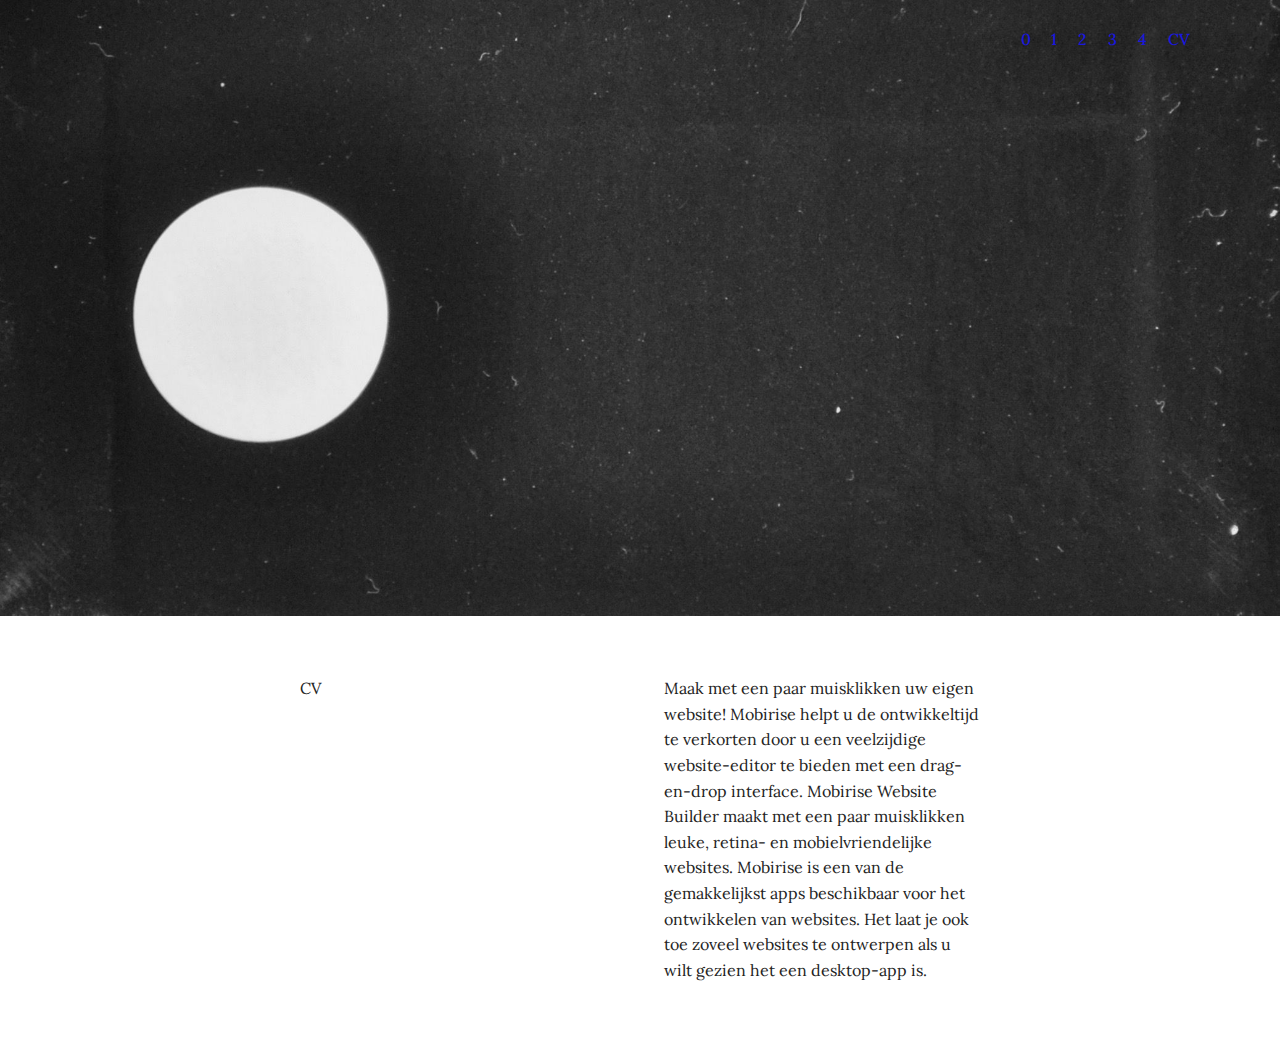
==== cv.html @ 64a642ad "create github pages" ====
<!DOCTYPE html>
<html >
<head>
  <!-- Site made with Mobirise Website Builder v4.8.3, https://mobirise.com -->
  <meta charset="UTF-8">
  <meta http-equiv="X-UA-Compatible" content="IE=edge">
  <meta name="generator" content="Mobirise v4.8.3, mobirise.com">
  <meta name="viewport" content="width=device-width, initial-scale=1, minimum-scale=1">
  <link rel="shortcut icon" href="assets/images/logo2.png" type="image/x-icon">
  <meta name="description" content="Website Maker Description">
  <title>CV</title>
  <link rel="stylesheet" href="assets/tether/tether.min.css">
  <link rel="stylesheet" href="assets/bootstrap/css/bootstrap.min.css">
  <link rel="stylesheet" href="assets/bootstrap/css/bootstrap-grid.min.css">
  <link rel="stylesheet" href="assets/bootstrap/css/bootstrap-reboot.min.css">
  <link rel="stylesheet" href="assets/dropdown/css/style.css">
  <link rel="stylesheet" href="assets/theme/css/style.css">
  <link rel="stylesheet" href="assets/mobirise/css/mbr-additional.css" type="text/css">
  
  
  
</head>
<body>

<!-- Google Analytics -->
<!-- Global site tag (gtag.js) - Google Analytics -->
<script async src="https://www.googletagmanager.com/gtag/js?id=UA-74671158-1"></script>
<script>
  window.dataLayer = window.dataLayer || [];
  function gtag(){dataLayer.push(arguments);}
  gtag('js', new Date());

  gtag('config', 'UA-74671158-1');
</script>

<!-- /Google Analytics -->


  <section class="menu cid-r7T4e22syg" once="menu" id="menu2-8">

    

    <nav class="navbar navbar-expand beta-menu navbar-dropdown align-items-center navbar-toggleable-sm bg-color transparent">
        <button class="navbar-toggler navbar-toggler-right" type="button" data-toggle="collapse" data-target="#navbarSupportedContent" aria-controls="navbarSupportedContent" aria-expanded="false" aria-label="Toggle navigation">
            <div class="hamburger">
                <span></span>
                <span></span>
                <span></span>
                <span></span>
            </div>
        </button>
        <div class="menu-logo">
            <div class="navbar-brand">
                
                
            </div>
        </div>
        <div class="collapse navbar-collapse" id="navbarSupportedContent">
            <ul class="navbar-nav nav-dropdown nav-right navbar-nav-top-padding" data-app-modern-menu="true"><li class="nav-item">
                    <a class="nav-link link text-secondary display-4" href="index.html">
                        0
                    </a>
                </li>
                <li class="nav-item">
                    <a class="nav-link link text-secondary display-4" href="work1.html">1</a>
                </li><li class="nav-item"><a class="nav-link link text-secondary display-4" href="work2.html">2</a></li><li class="nav-item"><a class="nav-link link text-secondary display-4" href="work3.html">3</a></li><li class="nav-item"><a class="nav-link link text-secondary display-4" href="work4.html">4</a></li><li class="nav-item"><a class="nav-link link text-secondary display-4" href="cv.html">CV</a></li></ul>
            
        </div>
    </nav>
</section>

<section class="engine"><a href="https://mobiri.se/p">site templates free download</a></section><section class="cid-r7TzePKLBM" id="image2-o">

    

    <figure class="mbr-figure">
        <div class="image-block" style="width: 100%;">
            <img src="assets/images/-dsc1748-2075x999.jpg" alt="Mobirise" title="">
            
        </div>
    </figure>
</section>

<section class="mbr-section article content3 cid-r7Tzsm44U8" id="content3-p">
      
     

    <div class="container">
        <div class="media-container-row">
            <div class="row col-12 col-md-8">
                <div class="col-12 col-md-6 pr-lg-4 mbr-text mbr-fonts-style display-7"><p>
                     CV</p><p><br></p></div>
                <div class="col-12 col-md-6 pl-lg-4 mbr-text mbr-fonts-style display-7">
                     Maak met een paar muisklikken uw eigen website! Mobirise helpt u de ontwikkeltijd te verkorten door u een veelzijdige website-editor te bieden met een drag-en-drop interface. Mobirise Website Builder maakt met een paar muisklikken leuke, retina- en mobielvriendelijke websites. Mobirise is een van de gemakkelijkst apps beschikbaar voor het ontwikkelen van websites. Het laat je ook toe zoveel websites te ontwerpen als u wilt gezien het een desktop-app is.
                </div>
            </div>
        </div>
    </div>
</section>


  <script src="assets/web/assets/jquery/jquery.min.js"></script>
  <script src="assets/popper/popper.min.js"></script>
  <script src="assets/tether/tether.min.js"></script>
  <script src="assets/bootstrap/js/bootstrap.min.js"></script>
  <script src="assets/smoothscroll/smooth-scroll.js"></script>
  <script src="assets/dropdown/js/script.min.js"></script>
  <script src="assets/touchswipe/jquery.touch-swipe.min.js"></script>
  <script src="assets/theme/js/script.js"></script>
  
  
</body>
</html>
---- assets/dropdown/css/style.css ----
.navbar-dropdown {
  left: 0;
  padding: 0;
  position: absolute;
  right: 0;
  top: 0;
  transition: all 0.45s ease;
  z-index: 1030;
  background: #282828; }
  .navbar-dropdown .navbar-logo {
    margin-right: 0.8rem;
    transition: margin 0.3s ease-in-out;
    vertical-align: middle; }
    .navbar-dropdown .navbar-logo img {
      height: 3.125rem;
      transition: all 0.3s ease-in-out; }
    .navbar-dropdown .navbar-logo.mbr-iconfont {
      font-size: 3.125rem;
      line-height: 3.125rem; }
  .navbar-dropdown .navbar-caption {
    font-weight: 700;
    white-space: normal;
    vertical-align: -4px;
    line-height: 3.125rem !important; }
    .navbar-dropdown .navbar-caption, .navbar-dropdown .navbar-caption:hover {
      color: inherit;
      text-decoration: none; }
  .navbar-dropdown .mbr-iconfont + .navbar-caption {
    vertical-align: -1px; }
  .navbar-dropdown.navbar-fixed-top {
    position: fixed; }
  .navbar-dropdown .navbar-brand span {
    vertical-align: -4px; }
  .navbar-dropdown.bg-color.transparent {
    background: none; }
  .navbar-dropdown.navbar-short .navbar-brand {
    padding: 0.625rem 0; }
    .navbar-dropdown.navbar-short .navbar-brand span {
      vertical-align: -1px; }
  .navbar-dropdown.navbar-short .navbar-caption {
    line-height: 2.375rem !important;
    vertical-align: -2px; }
  .navbar-dropdown.navbar-short .navbar-logo {
    margin-right: 0.5rem; }
    .navbar-dropdown.navbar-short .navbar-logo img {
      height: 2.375rem; }
    .navbar-dropdown.navbar-short .navbar-logo.mbr-iconfont {
      font-size: 2.375rem;
      line-height: 2.375rem; }
  .navbar-dropdown.navbar-short .mbr-table-cell {
    height: 3.625rem; }
  .navbar-dropdown .navbar-close {
    left: 0.6875rem;
    position: fixed;
    top: 0.75rem;
    z-index: 1000; }
  .navbar-dropdown .hamburger-icon {
    content: "";
    display: inline-block;
    vertical-align: middle;
    width: 16px;
    -webkit-box-shadow: 0 -6px 0 1px #282828,0 0 0 1px #282828,0 6px 0 1px #282828;
    -moz-box-shadow: 0 -6px 0 1px #282828,0 0 0 1px #282828,0 6px 0 1px #282828;
    box-shadow: 0 -6px 0 1px #282828,0 0 0 1px #282828,0 6px 0 1px #282828; }

.dropdown-menu .dropdown-toggle[data-toggle="dropdown-submenu"]::after {
  border-bottom: 0.35em solid transparent;
  border-left: 0.35em solid;
  border-right: 0;
  border-top: 0.35em solid transparent;
  margin-left: 0.3rem; }

.dropdown-menu .dropdown-item:focus {
  outline: 0; }

.nav-dropdown {
  font-size: 0.75rem;
  font-weight: 500;
  height: auto !important; }
  .nav-dropdown .nav-btn {
    padding-left: 1rem; }
  .nav-dropdown .link {
    margin: .667em 1.667em;
    font-weight: 500;
    padding: 0;
    transition: color .2s ease-in-out; }
    .nav-dropdown .link.dropdown-toggle {
      margin-right: 2.583em; }
      .nav-dropdown .link.dropdown-toggle::after {
        margin-left: .25rem;
        border-top: 0.35em solid;
        border-right: 0.35em solid transparent;
        border-left: 0.35em solid transparent;
        border-bottom: 0; }
      .nav-dropdown .link.dropdown-toggle[aria-expanded="true"] {
        margin: 0;
        padding: 0.667em 3.263em  0.667em 1.667em; }
  .nav-dropdown .link::after,
  .nav-dropdown .dropdown-item::after {
    color: inherit; }
  .nav-dropdown .btn {
    font-size: 0.75rem;
    font-weight: 700;
    letter-spacing: 0;
    margin-bottom: 0;
    padding-left: 1.25rem;
    padding-right: 1.25rem; }
  .nav-dropdown .dropdown-menu {
    border-radius: 0;
    border: 0;
    left: 0;
    margin: 0;
    padding-bottom: 1.25rem;
    padding-top: 1.25rem;
    position: relative; }
  .nav-dropdown .dropdown-submenu {
    margin-left: 0.125rem;
    top: 0; }
  .nav-dropdown .dropdown-item {
    font-weight: 500;
    line-height: 2;
    padding: 0.3846em 4.615em 0.3846em 1.5385em;
    position: relative;
    transition: color .2s ease-in-out, background-color .2s ease-in-out; }
    .nav-dropdown .dropdown-item::after {
      margin-top: -0.3077em;
      position: absolute;
      right: 1.1538em;
      top: 50%; }
    .nav-dropdown .dropdown-item:focus, .nav-dropdown .dropdown-item:hover {
      background: none; }

@media (max-width: 767px) {
  .nav-dropdown.navbar-toggleable-sm {
    bottom: 0;
    display: none;
    left: 0;
    overflow-x: hidden;
    position: fixed;
    top: 0;
    transform: translateX(-100%);
    -ms-transform: translateX(-100%);
    -webkit-transform: translateX(-100%);
    width: 18.75rem;
    z-index: 999; } }
.nav-dropdown.navbar-toggleable-xl {
  bottom: 0;
  display: none;
  left: 0;
  overflow-x: hidden;
  position: fixed;
  top: 0;
  transform: translateX(-100%);
  -ms-transform: translateX(-100%);
  -webkit-transform: translateX(-100%);
  width: 18.75rem;
  z-index: 999; }

.nav-dropdown-sm {
  display: block !important;
  overflow-x: hidden;
  overflow: auto;
  padding-top: 3.875rem; }
  .nav-dropdown-sm::after {
    content: "";
    display: block;
    height: 3rem;
    width: 100%; }
  .nav-dropdown-sm.collapse.in ~ .navbar-close {
    display: block !important; }
  .nav-dropdown-sm.collapsing, .nav-dropdown-sm.collapse.in {
    transform: translateX(0);
    -ms-transform: translateX(0);
    -webkit-transform: translateX(0);
    transition: all 0.25s ease-out;
    -webkit-transition: all 0.25s ease-out;
    background: #282828; }
  .nav-dropdown-sm.collapsing[aria-expanded="false"] {
    transform: translateX(-100%);
    -ms-transform: translateX(-100%);
    -webkit-transform: translateX(-100%); }
  .nav-dropdown-sm .nav-item {
    display: block;
    margin-left: 0 !important;
    padding-left: 0; }
  .nav-dropdown-sm .link,
  .nav-dropdown-sm .dropdown-item {
    border-top: 1px dotted rgba(255, 255, 255, 0.1);
    font-size: 0.8125rem;
    line-height: 1.6;
    margin: 0 !important;
    padding: 0.875rem 2.4rem 0.875rem 1.5625rem !important;
    position: relative;
    white-space: normal; }
    .nav-dropdown-sm .link:focus, .nav-dropdown-sm .link:hover,
    .nav-dropdown-sm .dropdown-item:focus,
    .nav-dropdown-sm .dropdown-item:hover {
      background: rgba(0, 0, 0, 0.2) !important;
      color: #c0a375; }
  .nav-dropdown-sm .nav-btn {
    position: relative;
    padding: 1.5625rem 1.5625rem 0 1.5625rem; }
    .nav-dropdown-sm .nav-btn::before {
      border-top: 1px dotted rgba(255, 255, 255, 0.1);
      content: "";
      left: 0;
      position: absolute;
      top: 0;
      width: 100%; }
    .nav-dropdown-sm .nav-btn + .nav-btn {
      padding-top: 0.625rem; }
      .nav-dropdown-sm .nav-btn + .nav-btn::before {
        display: none; }
  .nav-dropdown-sm .btn {
    padding: 0.625rem 0; }
  .nav-dropdown-sm .dropdown-toggle[data-toggle="dropdown-submenu"]::after {
    margin-left: .25rem;
    border-top: 0.35em solid;
    border-right: 0.35em solid transparent;
    border-left: 0.35em solid transparent;
    border-bottom: 0; }
  .nav-dropdown-sm .dropdown-toggle[data-toggle="dropdown-submenu"][aria-expanded="true"]::after {
    border-top: 0;
    border-right: 0.35em solid transparent;
    border-left: 0.35em solid transparent;
    border-bottom: 0.35em solid; }
  .nav-dropdown-sm .dropdown-menu {
    margin: 0;
    padding: 0;
    position: relative;
    top: 0;
    left: 0;
    width: 100%;
    border: 0;
    float: none;
    border-radius: 0;
    background: none; }
  .nav-dropdown-sm .dropdown-submenu {
    left: 100%;
    margin-left: 0.125rem;
    margin-top: -1.25rem;
    top: 0; }

.navbar-toggleable-sm .nav-dropdown .dropdown-menu {
  position: absolute; }

.navbar-toggleable-sm .nav-dropdown .dropdown-submenu {
  left: 100%;
  margin-left: 0.125rem;
  margin-top: -1.25rem;
  top: 0; }

.navbar-toggleable-sm.opened .nav-dropdown .dropdown-menu {
  position: relative; }

.navbar-toggleable-sm.opened .nav-dropdown .dropdown-submenu {
  left: 0;
  margin-left: 00rem;
  margin-top: 0rem;
  top: 0; }

.is-builder .nav-dropdown.collapsing {
  transition: none !important; }

/*# sourceMappingURL=style.css.map */
---- assets/theme/css/style.css ----
/*!
 * Mobirise v4 theme (https://mobirise.com/)
 * Copyright 2017 Mobirise
 */section{background-color:#eeeeee}section,.container,.container-fluid{position:relative;word-wrap:break-word}a.mbr-iconfont:hover{text-decoration:none}.article .lead p,.article .lead ul,.article .lead ol,.article .lead pre,.article .lead blockquote{margin-bottom:0}a{font-style:normal;font-weight:400;cursor:pointer}a,a:hover{text-decoration:none}figure{margin-bottom:0}body{color:#232323}h1,h2,h3,h4,h5,h6,.h1,.h2,.h3,.h4,.h5,.h6,.display-1,.display-2,.display-3,.display-4{line-height:1;word-break:break-word;word-wrap:break-word}b,strong{font-weight:bold}blockquote{padding:10px 0 10px 20px;position:relative;border-left:2px solid;border-color:#ff3366}input:-webkit-autofill,input:-webkit-autofill:hover,input:-webkit-autofill:focus,input:-webkit-autofill:active{transition-delay:9999s;transition-property:background-color, color}textarea[type="hidden"]{display:none}body{position:relative}section{background-position:50% 50%;background-repeat:no-repeat;background-size:cover}section .mbr-background-video,section .mbr-background-video-preview{position:absolute;bottom:0;left:0;right:0;top:0}.hidden{visibility:hidden}.mbr-z-index20{z-index:20}/*! Base colors */.mbr-white{color:#ffffff}.mbr-black{color:#000000}.mbr-bg-white{background-color:#ffffff}.mbr-bg-black{background-color:#000000}/*! Text-aligns */.align-left{text-align:left}.align-center{text-align:center}.align-right{text-align:right}@media (max-width: 767px){.align-left,.align-center,.align-right,.mbr-section-btn,.mbr-section-title{text-align:center}}/*! Font-weight  */.mbr-light{font-weight:300}.mbr-regular{font-weight:400}.mbr-semibold{font-weight:500}.mbr-bold{font-weight:700}/*! Media  */.media-size-item{-webkit-flex:1 1 auto;-moz-flex:1 1 auto;-ms-flex:1 1 auto;-o-flex:1 1 auto;flex:1 1 auto}.media-content{-webkit-flex-basis:100%;flex-basis:100%}.media-container-row{display:-ms-flexbox;display:-webkit-flex;display:flex;-webkit-flex-direction:row;-ms-flex-direction:row;flex-direction:row;-webkit-flex-wrap:wrap;-ms-flex-wrap:wrap;flex-wrap:wrap;-webkit-justify-content:center;-ms-flex-pack:center;justify-content:center;-webkit-align-content:center;-ms-flex-line-pack:center;align-content:center;-webkit-align-items:start;-ms-flex-align:start;align-items:start}.media-container-row .media-size-item{width:400px}.media-container-column{display:-ms-flexbox;display:-webkit-flex;display:flex;-webkit-flex-direction:column;-ms-flex-direction:column;flex-direction:column;-webkit-flex-wrap:wrap;-ms-flex-wrap:wrap;flex-wrap:wrap;-webkit-justify-content:center;-ms-flex-pack:center;justify-content:center;-webkit-align-content:center;-ms-flex-line-pack:center;align-content:center;-webkit-align-items:stretch;-ms-flex-align:stretch;align-items:stretch}.media-container-column>*{width:100%}@media (min-width: 992px){.media-container-row{-webkit-flex-wrap:nowrap;-ms-flex-wrap:nowrap;flex-wrap:nowrap}}figure{overflow:hidden}figure[mbr-media-size]{transition:width 0.1s}.mbr-figure img,.mbr-figure iframe{display:block;width:100%}.card{background-color:transparent;border:none}.card-img{text-align:center;flex-shrink:0;-webkit-flex-shrink:0}.media{max-width:100%;margin:0 auto}.mbr-figure{-ms-flex-item-align:center;-ms-grid-row-align:center;-webkit-align-self:center;align-self:center}.media-container>div{max-width:100%}.mbr-figure img,.card-img img{width:100%}@media (max-width: 991px){.media-size-item{width:auto !important}.media{width:auto}.mbr-figure{width:100% !important}}/*! Buttons */.mbr-section-btn{margin-left:-.25rem;margin-right:-.25rem;font-size:0}nav .mbr-section-btn{margin-left:0rem;margin-right:0rem}/*! Btn icon margin */.btn .mbr-iconfont,.btn.btn-sm .mbr-iconfont{cursor:pointer;margin-right:0.5rem}.btn.btn-md .mbr-iconfont,.btn.btn-md .mbr-iconfont{margin-right:0.8rem}.mbr-regular{font-weight:400}.mbr-semibold{font-weight:500}.mbr-bold{font-weight:700}[type="submit"]{-webkit-appearance:none}/*! Full-screen */.mbr-fullscreen .mbr-overlay{min-height:100vh}.mbr-fullscreen{display:flex;display:-webkit-flex;display:-moz-flex;display:-ms-flex;display:-o-flex;align-items:center;-webkit-align-items:center;min-height:100vh;padding-top:3rem;padding-bottom:3rem}/*! Map */.map{height:25rem;position:relative}.map iframe{width:100%;height:100%}.form-asterisk{font-family:initial;position:absolute;top:-2px;font-weight:normal}/*! Scroll to top arrow */.mbr-arrow-up{bottom:25px;right:90px;position:fixed;text-align:right;z-index:5000;color:#ffffff;font-size:32px;transform:rotate(180deg);-webkit-transform:rotate(180deg)}.mbr-arrow-up a{background:rgba(0,0,0,0.2);border-radius:3px;color:#fff;display:inline-block;height:60px;width:60px;outline-style:none !important;position:relative;text-decoration:none;transition:all .3s ease-in-out;cursor:pointer;text-align:center}.mbr-arrow-up a:hover{background-color:rgba(0,0,0,0.4)}.mbr-arrow-up a i{line-height:60px}.mbr-arrow-up-icon{display:block;color:#fff}.mbr-arrow-up-icon::before{content:"\203a";display:inline-block;font-family:serif;font-size:32px;line-height:1;font-style:normal;position:relative;top:6px;left:-4px;-webkit-transform:rotate(-90deg);transform:rotate(-90deg)}/*! Arrow Down */.mbr-arrow{position:absolute;bottom:45px;left:50%;width:60px;height:60px;cursor:pointer;background-color:rgba(80,80,80,0.5);border-radius:50%;-webkit-transform:translateX(-50%);transform:translateX(-50%)}.mbr-arrow>a{display:inline-block;text-decoration:none;outline-style:none;-webkit-animation:arrowdown 1.7s ease-in-out infinite;animation:arrowdown 1.7s ease-in-out infinite}.mbr-arrow>a>i{position:absolute;top:-2px;left:15px;font-size:2rem}@keyframes arrowdown{0%{transform:translateY(0px);-webkit-transform:translateY(0px)}50%{transform:translateY(-5px);-webkit-transform:translateY(-5px)}100%{transform:translateY(0px);-webkit-transform:translateY(0px)}}@-webkit-keyframes arrowdown{0%{transform:translateY(0px);-webkit-transform:translateY(0px)}50%{transform:translateY(-5px);-webkit-transform:translateY(-5px)}100%{transform:translateY(0px);-webkit-transform:translateY(0px)}}@media (max-width: 500px){.mbr-arrow-up{left:50%;right:auto;transform:translateX(-50%) rotate(180deg);-webkit-transform:translateX(-50%) rotate(180deg)}}@keyframes gradient-animation{from{background-position:0% 100%;animation-timing-function:ease-in-out}to{background-position:100% 0%;animation-timing-function:ease-in-out}}@-webkit-keyframes gradient-animation{from{background-position:0% 100%;animation-timing-function:ease-in-out}to{background-position:100% 0%;animation-timing-function:ease-in-out}}.bg-gradient{background-size:200% 200%;animation:gradient-animation 5s infinite alternate;-webkit-animation:gradient-animation 5s infinite alternate}.menu .navbar-brand{display:-webkit-flex}.menu .navbar-brand span{display:flex;display:-webkit-flex}.menu .navbar-brand .navbar-caption-wrap{display:-webkit-flex}.menu .navbar-brand .navbar-logo img{display:-webkit-flex}@media (min-width: 768px) and (max-width: 991px){.menu .navbar-toggleable-sm .navbar-nav{display:-webkit-box;display:-webkit-flex;display:-ms-flexbox}}@media (min-width: 992px){.menu .navbar-nav.nav-dropdown{display:-webkit-flex}.menu .navbar-toggleable-sm .navbar-collapse{display:-webkit-flex !important}}.navbar{display:-webkit-flex;-webkit-flex-wrap:wrap;-webkit-align-items:center;-webkit-justify-content:space-between}.navbar-collapse{-webkit-flex-basis:100%;-webkit-flex-grow:1;-webkit-align-items:center}.nav-dropdown .link{padding:.667em 1.667em !important;margin:0 !important}.nav{display:-webkit-flex;-webkit-flex-wrap:wrap}.row{display:-webkit-flex;-webkit-flex-wrap:wrap}.justify-content-center{-webkit-justify-content:center}.form-inline{display:-webkit-flex;-webkit-flex-flow:row wrap;-webkit-align-items:center}.card-wrapper{flex:1;-webkit-flex:1}.carousel-control{display:-webkit-flex;-webkit-align-items:center;-webkit-justify-content:center}.carousel-controls{display:-webkit-flex}.media{display:-webkit-flex}
/*# sourceMappingURL=style.css.map */
.engine {
	position: absolute;
	text-indent: -2400px;
	text-align: center;
	padding: 0;
	top: 0;
	left: -2400px;
}
---- assets/mobirise/css/mbr-additional.css ----
@import url(https://fonts.googleapis.com/css?family=Lora:400,400i,700,700i);





body {
  font-style: normal;
  line-height: 1.5;
}
.mbr-section-title {
  font-style: normal;
  line-height: 1.2;
}
.mbr-section-subtitle {
  line-height: 1.3;
}
.mbr-text {
  font-style: normal;
  line-height: 1.6;
}
.display-1 {
  font-family: 'Lora', serif;
  font-size: 4.25rem;
}
.display-1 > .mbr-iconfont {
  font-size: 6.8rem;
}
.display-2 {
  font-family: 'Lora', serif;
  font-size: 3rem;
}
.display-2 > .mbr-iconfont {
  font-size: 4.8rem;
}
.display-4 {
  font-family: 'Lora', serif;
  font-size: 1rem;
}
.display-4 > .mbr-iconfont {
  font-size: 1.6rem;
}
.display-5 {
  font-family: 'Lora', serif;
  font-size: 1.5rem;
}
.display-5 > .mbr-iconfont {
  font-size: 2.4rem;
}
.display-7 {
  font-family: 'Lora', serif;
  font-size: 1rem;
}
.display-7 > .mbr-iconfont {
  font-size: 1.6rem;
}
/* ---- Fluid typography for mobile devices ---- */
/* 1.4 - font scale ratio ( bootstrap == 1.42857 ) */
/* 100vw - current viewport width */
/* (48 - 20)  48 == 48rem == 768px, 20 == 20rem == 320px(minimal supported viewport) */
/* 0.65 - min scale variable, may vary */
@media (max-width: 768px) {
  .display-1 {
    font-size: 3.4rem;
    font-size: calc( 2.1374999999999997rem + (4.25 - 2.1374999999999997) * ((100vw - 20rem) / (48 - 20)));
    line-height: calc( 1.4 * (2.1374999999999997rem + (4.25 - 2.1374999999999997) * ((100vw - 20rem) / (48 - 20))));
  }
  .display-2 {
    font-size: 2.4rem;
    font-size: calc( 1.7rem + (3 - 1.7) * ((100vw - 20rem) / (48 - 20)));
    line-height: calc( 1.4 * (1.7rem + (3 - 1.7) * ((100vw - 20rem) / (48 - 20))));
  }
  .display-4 {
    font-size: 0.8rem;
    font-size: calc( 1rem + (1 - 1) * ((100vw - 20rem) / (48 - 20)));
    line-height: calc( 1.4 * (1rem + (1 - 1) * ((100vw - 20rem) / (48 - 20))));
  }
  .display-5 {
    font-size: 1.2rem;
    font-size: calc( 1.175rem + (1.5 - 1.175) * ((100vw - 20rem) / (48 - 20)));
    line-height: calc( 1.4 * (1.175rem + (1.5 - 1.175) * ((100vw - 20rem) / (48 - 20))));
  }
}
/* Buttons */
.btn {
  font-weight: 500;
  border-width: 2px;
  font-style: normal;
  letter-spacing: 1px;
  margin: .4rem .8rem;
  white-space: normal;
  -webkit-transition: all 0.3s ease-in-out;
  -moz-transition: all 0.3s ease-in-out;
  transition: all 0.3s ease-in-out;
  display: inline-flex;
  align-items: center;
  justify-content: center;
  word-break: break-word;
  -webkit-align-items: center;
  -webkit-justify-content: center;
  display: -webkit-inline-flex;
  padding: 1rem 3rem;
  border-radius: 3px;
}
.btn-sm {
  font-weight: 500;
  letter-spacing: 1px;
  -webkit-transition: all 0.3s ease-in-out;
  -moz-transition: all 0.3s ease-in-out;
  transition: all 0.3s ease-in-out;
  padding: 0.6rem 1.5rem;
  border-radius: 3px;
}
.btn-md {
  font-weight: 500;
  letter-spacing: 1px;
  margin: .4rem .8rem !important;
  -webkit-transition: all 0.3s ease-in-out;
  -moz-transition: all 0.3s ease-in-out;
  transition: all 0.3s ease-in-out;
  padding: 1rem 3rem;
  border-radius: 3px;
}
.btn-lg {
  font-weight: 500;
  letter-spacing: 1px;
  margin: .4rem .8rem !important;
  -webkit-transition: all 0.3s ease-in-out;
  -moz-transition: all 0.3s ease-in-out;
  transition: all 0.3s ease-in-out;
  padding: 1.2rem 3.2rem;
  border-radius: 3px;
}
.bg-primary {
  background-color: #232323 !important;
}
.bg-success {
  background-color: #1a17de !important;
}
.bg-info {
  background-color: #1a17de !important;
}
.bg-warning {
  background-color: #1a17de !important;
}
.bg-danger {
  background-color: #1a17de !important;
}
.btn-primary,
.btn-primary:active {
  background-color: #232323 !important;
  border-color: #232323 !important;
  color: #ffffff !important;
}
.btn-primary:hover,
.btn-primary:focus,
.btn-primary.focus,
.btn-primary.active {
  color: #ffffff !important;
  background-color: #000000 !important;
  border-color: #000000 !important;
}
.btn-primary.disabled,
.btn-primary:disabled {
  color: #ffffff !important;
  background-color: #000000 !important;
  border-color: #000000 !important;
}
.btn-secondary,
.btn-secondary:active {
  background-color: #1a17de !important;
  border-color: #1a17de !important;
  color: #ffffff !important;
}
.btn-secondary:hover,
.btn-secondary:focus,
.btn-secondary.focus,
.btn-secondary.active {
  color: #ffffff !important;
  background-color: #121099 !important;
  border-color: #121099 !important;
}
.btn-secondary.disabled,
.btn-secondary:disabled {
  color: #ffffff !important;
  background-color: #121099 !important;
  border-color: #121099 !important;
}
.btn-info,
.btn-info:active {
  background-color: #1a17de !important;
  border-color: #1a17de !important;
  color: #ffffff !important;
}
.btn-info:hover,
.btn-info:focus,
.btn-info.focus,
.btn-info.active {
  color: #ffffff !important;
  background-color: #121099 !important;
  border-color: #121099 !important;
}
.btn-info.disabled,
.btn-info:disabled {
  color: #ffffff !important;
  background-color: #121099 !important;
  border-color: #121099 !important;
}
.btn-success,
.btn-success:active {
  background-color: #1a17de !important;
  border-color: #1a17de !important;
  color: #ffffff !important;
}
.btn-success:hover,
.btn-success:focus,
.btn-success.focus,
.btn-success.active {
  color: #ffffff !important;
  background-color: #121099 !important;
  border-color: #121099 !important;
}
.btn-success.disabled,
.btn-success:disabled {
  color: #ffffff !important;
  background-color: #121099 !important;
  border-color: #121099 !important;
}
.btn-warning,
.btn-warning:active {
  background-color: #1a17de !important;
  border-color: #1a17de !important;
  color: #ffffff !important;
}
.btn-warning:hover,
.btn-warning:focus,
.btn-warning.focus,
.btn-warning.active {
  color: #ffffff !important;
  background-color: #121099 !important;
  border-color: #121099 !important;
}
.btn-warning.disabled,
.btn-warning:disabled {
  color: #ffffff !important;
  background-color: #121099 !important;
  border-color: #121099 !important;
}
.btn-danger,
.btn-danger:active {
  background-color: #1a17de !important;
  border-color: #1a17de !important;
  color: #ffffff !important;
}
.btn-danger:hover,
.btn-danger:focus,
.btn-danger.focus,
.btn-danger.active {
  color: #ffffff !important;
  background-color: #121099 !important;
  border-color: #121099 !important;
}
.btn-danger.disabled,
.btn-danger:disabled {
  color: #ffffff !important;
  background-color: #121099 !important;
  border-color: #121099 !important;
}
.btn-white {
  color: #333333 !important;
}
.btn-white,
.btn-white:active {
  background-color: #ffffff !important;
  border-color: #ffffff !important;
  color: #808080 !important;
}
.btn-white:hover,
.btn-white:focus,
.btn-white.focus,
.btn-white.active {
  color: #808080 !important;
  background-color: #d9d9d9 !important;
  border-color: #d9d9d9 !important;
}
.btn-white.disabled,
.btn-white:disabled {
  color: #808080 !important;
  background-color: #d9d9d9 !important;
  border-color: #d9d9d9 !important;
}
.btn-black,
.btn-black:active {
  background-color: #333333 !important;
  border-color: #333333 !important;
  color: #ffffff !important;
}
.btn-black:hover,
.btn-black:focus,
.btn-black.focus,
.btn-black.active {
  color: #ffffff !important;
  background-color: #0d0d0d !important;
  border-color: #0d0d0d !important;
}
.btn-black.disabled,
.btn-black:disabled {
  color: #ffffff !important;
  background-color: #0d0d0d !important;
  border-color: #0d0d0d !important;
}
.btn-primary-outline,
.btn-primary-outline:active {
  background: none;
  border-color: #000000;
  color: #000000;
}
.btn-primary-outline:hover,
.btn-primary-outline:focus,
.btn-primary-outline.focus,
.btn-primary-outline.active {
  color: #ffffff;
  background-color: #232323;
  border-color: #232323;
}
.btn-primary-outline.disabled,
.btn-primary-outline:disabled {
  color: #ffffff !important;
  background-color: #232323 !important;
  border-color: #232323 !important;
}
.btn-secondary-outline,
.btn-secondary-outline:active {
  background: none;
  border-color: #0f0d82;
  color: #0f0d82;
}
.btn-secondary-outline:hover,
.btn-secondary-outline:focus,
.btn-secondary-outline.focus,
.btn-secondary-outline.active {
  color: #ffffff;
  background-color: #1a17de;
  border-color: #1a17de;
}
.btn-secondary-outline.disabled,
.btn-secondary-outline:disabled {
  color: #ffffff !important;
  background-color: #1a17de !important;
  border-color: #1a17de !important;
}
.btn-info-outline,
.btn-info-outline:active {
  background: none;
  border-color: #0f0d82;
  color: #0f0d82;
}
.btn-info-outline:hover,
.btn-info-outline:focus,
.btn-info-outline.focus,
.btn-info-outline.active {
  color: #ffffff;
  background-color: #1a17de;
  border-color: #1a17de;
}
.btn-info-outline.disabled,
.btn-info-outline:disabled {
  color: #ffffff !important;
  background-color: #1a17de !important;
  border-color: #1a17de !important;
}
.btn-success-outline,
.btn-success-outline:active {
  background: none;
  border-color: #0f0d82;
  color: #0f0d82;
}
.btn-success-outline:hover,
.btn-success-outline:focus,
.btn-success-outline.focus,
.btn-success-outline.active {
  color: #ffffff;
  background-color: #1a17de;
  border-color: #1a17de;
}
.btn-success-outline.disabled,
.btn-success-outline:disabled {
  color: #ffffff !important;
  background-color: #1a17de !important;
  border-color: #1a17de !important;
}
.btn-warning-outline,
.btn-warning-outline:active {
  background: none;
  border-color: #0f0d82;
  color: #0f0d82;
}
.btn-warning-outline:hover,
.btn-warning-outline:focus,
.btn-warning-outline.focus,
.btn-warning-outline.active {
  color: #ffffff;
  background-color: #1a17de;
  border-color: #1a17de;
}
.btn-warning-outline.disabled,
.btn-warning-outline:disabled {
  color: #ffffff !important;
  background-color: #1a17de !important;
  border-color: #1a17de !important;
}
.btn-danger-outline,
.btn-danger-outline:active {
  background: none;
  border-color: #0f0d82;
  color: #0f0d82;
}
.btn-danger-outline:hover,
.btn-danger-outline:focus,
.btn-danger-outline.focus,
.btn-danger-outline.active {
  color: #ffffff;
  background-color: #1a17de;
  border-color: #1a17de;
}
.btn-danger-outline.disabled,
.btn-danger-outline:disabled {
  color: #ffffff !important;
  background-color: #1a17de !important;
  border-color: #1a17de !important;
}
.btn-black-outline,
.btn-black-outline:active {
  background: none;
  border-color: #000000;
  color: #000000;
}
.btn-black-outline:hover,
.btn-black-outline:focus,
.btn-black-outline.focus,
.btn-black-outline.active {
  color: #ffffff;
  background-color: #333333;
  border-color: #333333;
}
.btn-black-outline.disabled,
.btn-black-outline:disabled {
  color: #ffffff !important;
  background-color: #333333 !important;
  border-color: #333333 !important;
}
.btn-white-outline,
.btn-white-outline:active,
.btn-white-outline.active {
  background: none;
  border-color: #ffffff;
  color: #ffffff;
}
.btn-white-outline:hover,
.btn-white-outline:focus,
.btn-white-outline.focus {
  color: #333333;
  background-color: #ffffff;
  border-color: #ffffff;
}
.text-primary {
  color: #232323 !important;
}
.text-secondary {
  color: #1a17de !important;
}
.text-success {
  color: #1a17de !important;
}
.text-info {
  color: #1a17de !important;
}
.text-warning {
  color: #1a17de !important;
}
.text-danger {
  color: #1a17de !important;
}
.text-white {
  color: #ffffff !important;
}
.text-black {
  color: #000000 !important;
}
a.text-primary:hover,
a.text-primary:focus {
  color: #000000 !important;
}
a.text-secondary:hover,
a.text-secondary:focus {
  color: #0f0d82 !important;
}
a.text-success:hover,
a.text-success:focus {
  color: #0f0d82 !important;
}
a.text-info:hover,
a.text-info:focus {
  color: #0f0d82 !important;
}
a.text-warning:hover,
a.text-warning:focus {
  color: #0f0d82 !important;
}
a.text-danger:hover,
a.text-danger:focus {
  color: #0f0d82 !important;
}
a.text-white:hover,
a.text-white:focus {
  color: #b3b3b3 !important;
}
a.text-black:hover,
a.text-black:focus {
  color: #4d4d4d !important;
}
.alert-success {
  background-color: #70c770;
}
.alert-info {
  background-color: #1a17de;
}
.alert-warning {
  background-color: #1a17de;
}
.alert-danger {
  background-color: #1a17de;
}
.mbr-section-btn a.btn:not(.btn-form) {
  border-radius: 100px;
}
.mbr-section-btn a.btn:not(.btn-form):hover,
.mbr-section-btn a.btn:not(.btn-form):focus {
  box-shadow: none !important;
}
.mbr-section-btn a.btn:not(.btn-form):hover,
.mbr-section-btn a.btn:not(.btn-form):focus {
  box-shadow: 0 10px 40px 0 rgba(0, 0, 0, 0.2) !important;
  -webkit-box-shadow: 0 10px 40px 0 rgba(0, 0, 0, 0.2) !important;
}
.mbr-gallery-filter li a {
  border-radius: 100px !important;
}
.mbr-gallery-filter li.active .btn {
  background-color: #232323;
  border-color: #232323;
  color: #ffffff;
}
.mbr-gallery-filter li.active .btn:focus {
  box-shadow: none;
}
.nav-tabs .nav-link {
  border-radius: 100px !important;
}
.btn-form {
  border-radius: 0;
}
.btn-form:hover {
  cursor: pointer;
}
a,
a:hover {
  color: #232323;
}
.mbr-plan-header.bg-primary .mbr-plan-subtitle,
.mbr-plan-header.bg-primary .mbr-plan-price-desc {
  color: #d5d5d5;
}
.mbr-plan-header.bg-success .mbr-plan-subtitle,
.mbr-plan-header.bg-success .mbr-plan-price-desc {
  color: #c8c8f9;
}
.mbr-plan-header.bg-info .mbr-plan-subtitle,
.mbr-plan-header.bg-info .mbr-plan-price-desc {
  color: #c8c8f9;
}
.mbr-plan-header.bg-warning .mbr-plan-subtitle,
.mbr-plan-header.bg-warning .mbr-plan-price-desc {
  color: #c8c8f9;
}
.mbr-plan-header.bg-danger .mbr-plan-subtitle,
.mbr-plan-header.bg-danger .mbr-plan-price-desc {
  color: #c8c8f9;
}
/* Scroll to top button*/
.scrollToTop_wraper {
  display: none;
}
#scrollToTop a i:before {
  content: '';
  position: absolute;
  height: 40%;
  top: 25%;
  background: #fff;
  width: 2px;
  left: calc(50% - 1px);
}
#scrollToTop a i:after {
  content: '';
  position: absolute;
  display: block;
  border-top: 2px solid #fff;
  border-right: 2px solid #fff;
  width: 40%;
  height: 40%;
  left: 30%;
  bottom: 30%;
  transform: rotate(135deg);
  -webkit-transform: rotate(135deg);
}
/* Others*/
.note-check a[data-value=Rubik] {
  font-style: normal;
}
.mbr-arrow a {
  color: #ffffff;
}
@media (max-width: 767px) {
  .mbr-arrow {
    display: none;
  }
}
.form-control-label {
  position: relative;
  cursor: pointer;
  margin-bottom: .357em;
  padding: 0;
}
.alert {
  color: #ffffff;
  border-radius: 0;
  border: 0;
  font-size: .875rem;
  line-height: 1.5;
  margin-bottom: 1.875rem;
  padding: 1.25rem;
  position: relative;
}
.alert.alert-form::after {
  background-color: inherit;
  bottom: -7px;
  content: "";
  display: block;
  height: 14px;
  left: 50%;
  margin-left: -7px;
  position: absolute;
  transform: rotate(45deg);
  width: 14px;
  -webkit-transform: rotate(45deg);
}
.form-control {
  background-color: #f5f5f5;
  box-shadow: none;
  color: #565656;
  font-family: 'Lora', serif;
  font-size: 1rem;
  line-height: 1.43;
  min-height: 3.5em;
  padding: 1.07em .5em;
}
.form-control > .mbr-iconfont {
  font-size: 1.6rem;
}
.form-control,
.form-control:focus {
  border: 1px solid #e8e8e8;
}
.form-active .form-control:invalid {
  border-color: red;
}
.mbr-overlay {
  background-color: #000;
  bottom: 0;
  left: 0;
  opacity: .5;
  position: absolute;
  right: 0;
  top: 0;
  z-index: 0;
}
blockquote {
  font-style: italic;
  padding: 10px 0 10px 20px;
  font-size: 1.09rem;
  position: relative;
  border-color: #232323;
  border-width: 3px;
}
ul,
ol,
pre,
blockquote {
  margin-bottom: 2.3125rem;
}
pre {
  background: #f4f4f4;
  padding: 10px 24px;
  white-space: pre-wrap;
}
.inactive {
  -webkit-user-select: none;
  -moz-user-select: none;
  -ms-user-select: none;
  user-select: none;
  pointer-events: none;
  -webkit-user-drag: none;
  user-drag: none;
}
.mbr-section__comments .row {
  justify-content: center;
  -webkit-justify-content: center;
}
/* Forms */
.mbr-form .btn {
  margin: .4rem 0;
}
.mbr-form .input-group-btn a.btn {
  border-radius: 100px !important;
}
.mbr-form .input-group-btn a.btn:hover {
  box-shadow: 0 10px 40px 0 rgba(0, 0, 0, 0.2);
}
.mbr-form .input-group-btn button[type="submit"] {
  border-radius: 100px !important;
  padding: 1rem 3rem;
}
.mbr-form .input-group-btn button[type="submit"]:hover {
  box-shadow: 0 10px 40px 0 rgba(0, 0, 0, 0.2);
}
.form2 .form-control {
  border-top-left-radius: 100px;
  border-bottom-left-radius: 100px;
}
.form2 .input-group-btn a.btn {
  border-top-left-radius: 0 !important;
  border-bottom-left-radius: 0 !important;
}
.form2 .input-group-btn button[type="submit"] {
  border-top-left-radius: 0 !important;
  border-bottom-left-radius: 0 !important;
}
.form3 input[type="email"] {
  border-radius: 100px !important;
}
@media (max-width: 349px) {
  .form2 input[type="email"] {
    border-radius: 100px !important;
  }
  .form2 .input-group-btn a.btn {
    border-radius: 100px !important;
  }
  .form2 .input-group-btn button[type="submit"] {
    border-radius: 100px !important;
  }
}
@media (max-width: 767px) {
  .btn {
    font-size: .75rem !important;
  }
  .btn .mbr-iconfont {
    font-size: 1rem !important;
  }
}
/* Social block */
.btn-social {
  font-size: 20px;
  border-radius: 50%;
  padding: 0;
  width: 44px;
  height: 44px;
  line-height: 44px;
  text-align: center;
  position: relative;
  border: 2px solid #c0a375;
  border-color: #232323;
  color: #232323;
  cursor: pointer;
}
.btn-social i {
  top: 0;
  line-height: 44px;
  width: 44px;
}
.btn-social:hover {
  color: #fff;
  background: #232323;
}
.btn-social + .btn {
  margin-left: .1rem;
}
/* Footer */
.mbr-footer-content li::before,
.mbr-footer .mbr-contacts li::before {
  background: #232323;
}
.mbr-footer-content li a:hover,
.mbr-footer .mbr-contacts li a:hover {
  color: #232323;
}
.footer3 input[type="email"],
.footer4 input[type="email"] {
  border-radius: 100px !important;
}
.footer3 .input-group-btn a.btn,
.footer4 .input-group-btn a.btn {
  border-radius: 100px !important;
}
.footer3 .input-group-btn button[type="submit"],
.footer4 .input-group-btn button[type="submit"] {
  border-radius: 100px !important;
}
/* Headers*/
.header13 .form-inline input[type="email"],
.header14 .form-inline input[type="email"] {
  border-radius: 100px;
}
.header13 .form-inline input[type="text"],
.header14 .form-inline input[type="text"] {
  border-radius: 100px;
}
.header13 .form-inline input[type="tel"],
.header14 .form-inline input[type="tel"] {
  border-radius: 100px;
}
.header13 .form-inline a.btn,
.header14 .form-inline a.btn {
  border-radius: 100px;
}
.header13 .form-inline button,
.header14 .form-inline button {
  border-radius: 100px !important;
}
.offset-1 {
  margin-left: 8.33333%;
}
.offset-2 {
  margin-left: 16.66667%;
}
.offset-3 {
  margin-left: 25%;
}
.offset-4 {
  margin-left: 33.33333%;
}
.offset-5 {
  margin-left: 41.66667%;
}
.offset-6 {
  margin-left: 50%;
}
.offset-7 {
  margin-left: 58.33333%;
}
.offset-8 {
  margin-left: 66.66667%;
}
.offset-9 {
  margin-left: 75%;
}
.offset-10 {
  margin-left: 83.33333%;
}
.offset-11 {
  margin-left: 91.66667%;
}
@media (min-width: 576px) {
  .offset-sm-0 {
    margin-left: 0%;
  }
  .offset-sm-1 {
    margin-left: 8.33333%;
  }
  .offset-sm-2 {
    margin-left: 16.66667%;
  }
  .offset-sm-3 {
    margin-left: 25%;
  }
  .offset-sm-4 {
    margin-left: 33.33333%;
  }
  .offset-sm-5 {
    margin-left: 41.66667%;
  }
  .offset-sm-6 {
    margin-left: 50%;
  }
  .offset-sm-7 {
    margin-left: 58.33333%;
  }
  .offset-sm-8 {
    margin-left: 66.66667%;
  }
  .offset-sm-9 {
    margin-left: 75%;
  }
  .offset-sm-10 {
    margin-left: 83.33333%;
  }
  .offset-sm-11 {
    margin-left: 91.66667%;
  }
}
@media (min-width: 768px) {
  .offset-md-0 {
    margin-left: 0%;
  }
  .offset-md-1 {
    margin-left: 8.33333%;
  }
  .offset-md-2 {
    margin-left: 16.66667%;
  }
  .offset-md-3 {
    margin-left: 25%;
  }
  .offset-md-4 {
    margin-left: 33.33333%;
  }
  .offset-md-5 {
    margin-left: 41.66667%;
  }
  .offset-md-6 {
    margin-left: 50%;
  }
  .offset-md-7 {
    margin-left: 58.33333%;
  }
  .offset-md-8 {
    margin-left: 66.66667%;
  }
  .offset-md-9 {
    margin-left: 75%;
  }
  .offset-md-10 {
    margin-left: 83.33333%;
  }
  .offset-md-11 {
    margin-left: 91.66667%;
  }
}
@media (min-width: 992px) {
  .offset-lg-0 {
    margin-left: 0%;
  }
  .offset-lg-1 {
    margin-left: 8.33333%;
  }
  .offset-lg-2 {
    margin-left: 16.66667%;
  }
  .offset-lg-3 {
    margin-left: 25%;
  }
  .offset-lg-4 {
    margin-left: 33.33333%;
  }
  .offset-lg-5 {
    margin-left: 41.66667%;
  }
  .offset-lg-6 {
    margin-left: 50%;
  }
  .offset-lg-7 {
    margin-left: 58.33333%;
  }
  .offset-lg-8 {
    margin-left: 66.66667%;
  }
  .offset-lg-9 {
    margin-left: 75%;
  }
  .offset-lg-10 {
    margin-left: 83.33333%;
  }
  .offset-lg-11 {
    margin-left: 91.66667%;
  }
}
@media (min-width: 1200px) {
  .offset-xl-0 {
    margin-left: 0%;
  }
  .offset-xl-1 {
    margin-left: 8.33333%;
  }
  .offset-xl-2 {
    margin-left: 16.66667%;
  }
  .offset-xl-3 {
    margin-left: 25%;
  }
  .offset-xl-4 {
    margin-left: 33.33333%;
  }
  .offset-xl-5 {
    margin-left: 41.66667%;
  }
  .offset-xl-6 {
    margin-left: 50%;
  }
  .offset-xl-7 {
    margin-left: 58.33333%;
  }
  .offset-xl-8 {
    margin-left: 66.66667%;
  }
  .offset-xl-9 {
    margin-left: 75%;
  }
  .offset-xl-10 {
    margin-left: 83.33333%;
  }
  .offset-xl-11 {
    margin-left: 91.66667%;
  }
}
.navbar-toggler {
  -webkit-align-self: flex-start;
  -ms-flex-item-align: start;
  align-self: flex-start;
  padding: 0.25rem 0.75rem;
  font-size: 1.25rem;
  line-height: 1;
  background: transparent;
  border: 1px solid transparent;
  -webkit-border-radius: 0.25rem;
  border-radius: 0.25rem;
}
.navbar-toggler:focus,
.navbar-toggler:hover {
  text-decoration: none;
}
.navbar-toggler-icon {
  display: inline-block;
  width: 1.5em;
  height: 1.5em;
  vertical-align: middle;
  content: "";
  background: no-repeat center center;
  -webkit-background-size: 100% 100%;
  -o-background-size: 100% 100%;
  background-size: 100% 100%;
}
.navbar-toggler-left {
  position: absolute;
  left: 1rem;
}
.navbar-toggler-right {
  position: absolute;
  right: 1rem;
}
@media (max-width: 575px) {
  .navbar-toggleable .navbar-nav .dropdown-menu {
    position: static;
    float: none;
  }
  .navbar-toggleable > .container {
    padding-right: 0;
    padding-left: 0;
  }
}
@media (min-width: 576px) {
  .navbar-toggleable {
    -webkit-box-orient: horizontal;
    -webkit-box-direction: normal;
    -webkit-flex-direction: row;
    -ms-flex-direction: row;
    flex-direction: row;
    -webkit-flex-wrap: nowrap;
    -ms-flex-wrap: nowrap;
    flex-wrap: nowrap;
    -webkit-box-align: center;
    -webkit-align-items: center;
    -ms-flex-align: center;
    align-items: center;
  }
  .navbar-toggleable .navbar-nav {
    -webkit-box-orient: horizontal;
    -webkit-box-direction: normal;
    -webkit-flex-direction: row;
    -ms-flex-direction: row;
    flex-direction: row;
  }
  .navbar-toggleable .navbar-nav .nav-link {
    padding-right: .5rem;
    padding-left: .5rem;
  }
  .navbar-toggleable > .container {
    display: -webkit-box;
    display: -webkit-flex;
    display: -ms-flexbox;
    display: flex;
    -webkit-flex-wrap: nowrap;
    -ms-flex-wrap: nowrap;
    flex-wrap: nowrap;
    -webkit-box-align: center;
    -webkit-align-items: center;
    -ms-flex-align: center;
    align-items: center;
  }
  .navbar-toggleable .navbar-collapse {
    display: -webkit-box !important;
    display: -webkit-flex !important;
    display: -ms-flexbox !important;
    display: flex !important;
    width: 100%;
  }
  .navbar-toggleable .navbar-toggler {
    display: none;
  }
}
@media (max-width: 767px) {
  .navbar-toggleable-sm .navbar-nav .dropdown-menu {
    position: static;
    float: none;
  }
  .navbar-toggleable-sm > .container {
    padding-right: 0;
    padding-left: 0;
  }
}
@media (min-width: 768px) {
  .navbar-toggleable-sm {
    -webkit-box-orient: horizontal;
    -webkit-box-direction: normal;
    -webkit-flex-direction: row;
    -ms-flex-direction: row;
    flex-direction: row;
    -webkit-flex-wrap: nowrap;
    -ms-flex-wrap: nowrap;
    flex-wrap: nowrap;
    -webkit-box-align: center;
    -webkit-align-items: center;
    -ms-flex-align: center;
    align-items: center;
  }
  .navbar-toggleable-sm .navbar-nav {
    -webkit-box-orient: horizontal;
    -webkit-box-direction: normal;
    -webkit-flex-direction: row;
    -ms-flex-direction: row;
    flex-direction: row;
  }
  .navbar-toggleable-sm .navbar-nav .nav-link {
    padding-right: .5rem;
    padding-left: .5rem;
  }
  .navbar-toggleable-sm > .container {
    display: -webkit-box;
    display: -webkit-flex;
    display: -ms-flexbox;
    display: flex;
    -webkit-flex-wrap: nowrap;
    -ms-flex-wrap: nowrap;
    flex-wrap: nowrap;
    -webkit-box-align: center;
    -webkit-align-items: center;
    -ms-flex-align: center;
    align-items: center;
  }
  .navbar-toggleable-sm .navbar-collapse {
    display: none;
    width: 100%;
  }
  .navbar-toggleable-sm .navbar-toggler {
    display: none;
  }
}
@media (max-width: 991px) {
  .navbar-toggleable-md .navbar-nav .dropdown-menu {
    position: static;
    float: none;
  }
  .navbar-toggleable-md > .container {
    padding-right: 0;
    padding-left: 0;
  }
}
@media (min-width: 992px) {
  .navbar-toggleable-md {
    -webkit-box-orient: horizontal;
    -webkit-box-direction: normal;
    -webkit-flex-direction: row;
    -ms-flex-direction: row;
    flex-direction: row;
    -webkit-flex-wrap: nowrap;
    -ms-flex-wrap: nowrap;
    flex-wrap: nowrap;
    -webkit-box-align: center;
    -webkit-align-items: center;
    -ms-flex-align: center;
    align-items: center;
  }
  .navbar-toggleable-md .navbar-nav {
    -webkit-box-orient: horizontal;
    -webkit-box-direction: normal;
    -webkit-flex-direction: row;
    -ms-flex-direction: row;
    flex-direction: row;
  }
  .navbar-toggleable-md .navbar-nav .nav-link {
    padding-right: .5rem;
    padding-left: .5rem;
  }
  .navbar-toggleable-md > .container {
    display: -webkit-box;
    display: -webkit-flex;
    display: -ms-flexbox;
    display: flex;
    -webkit-flex-wrap: nowrap;
    -ms-flex-wrap: nowrap;
    flex-wrap: nowrap;
    -webkit-box-align: center;
    -webkit-align-items: center;
    -ms-flex-align: center;
    align-items: center;
  }
  .navbar-toggleable-md .navbar-collapse {
    display: -webkit-box !important;
    display: -webkit-flex !important;
    display: -ms-flexbox !important;
    display: flex !important;
    width: 100%;
  }
  .navbar-toggleable-md .navbar-toggler {
    display: none;
  }
}
@media (max-width: 1199px) {
  .navbar-toggleable-lg .navbar-nav .dropdown-menu {
    position: static;
    float: none;
  }
  .navbar-toggleable-lg > .container {
    padding-right: 0;
    padding-left: 0;
  }
}
@media (min-width: 1200px) {
  .navbar-toggleable-lg {
    -webkit-box-orient: horizontal;
    -webkit-box-direction: normal;
    -webkit-flex-direction: row;
    -ms-flex-direction: row;
    flex-direction: row;
    -webkit-flex-wrap: nowrap;
    -ms-flex-wrap: nowrap;
    flex-wrap: nowrap;
    -webkit-box-align: center;
    -webkit-align-items: center;
    -ms-flex-align: center;
    align-items: center;
  }
  .navbar-toggleable-lg .navbar-nav {
    -webkit-box-orient: horizontal;
    -webkit-box-direction: normal;
    -webkit-flex-direction: row;
    -ms-flex-direction: row;
    flex-direction: row;
  }
  .navbar-toggleable-lg .navbar-nav .nav-link {
    padding-right: .5rem;
    padding-left: .5rem;
  }
  .navbar-toggleable-lg > .container {
    display: -webkit-box;
    display: -webkit-flex;
    display: -ms-flexbox;
    display: flex;
    -webkit-flex-wrap: nowrap;
    -ms-flex-wrap: nowrap;
    flex-wrap: nowrap;
    -webkit-box-align: center;
    -webkit-align-items: center;
    -ms-flex-align: center;
    align-items: center;
  }
  .navbar-toggleable-lg .navbar-collapse {
    display: -webkit-box !important;
    display: -webkit-flex !important;
    display: -ms-flexbox !important;
    display: flex !important;
    width: 100%;
  }
  .navbar-toggleable-lg .navbar-toggler {
    display: none;
  }
}
.navbar-toggleable-xl {
  -webkit-box-orient: horizontal;
  -webkit-box-direction: normal;
  -webkit-flex-direction: row;
  -ms-flex-direction: row;
  flex-direction: row;
  -webkit-flex-wrap: nowrap;
  -ms-flex-wrap: nowrap;
  flex-wrap: nowrap;
  -webkit-box-align: center;
  -webkit-align-items: center;
  -ms-flex-align: center;
  align-items: center;
}
.navbar-toggleable-xl .navbar-nav .dropdown-menu {
  position: static;
  float: none;
}
.navbar-toggleable-xl > .container {
  padding-right: 0;
  padding-left: 0;
}
.navbar-toggleable-xl .navbar-nav {
  -webkit-box-orient: horizontal;
  -webkit-box-direction: normal;
  -webkit-flex-direction: row;
  -ms-flex-direction: row;
  flex-direction: row;
}
.navbar-toggleable-xl .navbar-nav .nav-link {
  padding-right: .5rem;
  padding-left: .5rem;
}
.navbar-toggleable-xl > .container {
  display: -webkit-box;
  display: -webkit-flex;
  display: -ms-flexbox;
  display: flex;
  -webkit-flex-wrap: nowrap;
  -ms-flex-wrap: nowrap;
  flex-wrap: nowrap;
  -webkit-box-align: center;
  -webkit-align-items: center;
  -ms-flex-align: center;
  align-items: center;
}
.navbar-toggleable-xl .navbar-collapse {
  display: -webkit-box !important;
  display: -webkit-flex !important;
  display: -ms-flexbox !important;
  display: flex !important;
  width: 100%;
}
.navbar-toggleable-xl .navbar-toggler {
  display: none;
}
.card-img {
  width: auto;
}
.menu .navbar.collapsed:not(.beta-menu) {
  flex-direction: column;
  -webkit-flex-direction: column;
}
.carousel-item.active,
.carousel-item-next,
.carousel-item-prev {
  display: -webkit-box;
  display: -webkit-flex;
  display: -ms-flexbox;
  display: flex;
}
.note-air-layout .dropup .dropdown-menu,
.note-air-layout .navbar-fixed-bottom .dropdown .dropdown-menu {
  bottom: initial !important;
}
html,
body {
  height: auto;
  min-height: 100vh;
}
.dropup .dropdown-toggle::after {
  display: none;
}
.cid-r7T4e22syg .navbar {
  background: #ffffff;
  transition: none;
  min-height: 77px;
  padding: .5rem 0;
}
.cid-r7T4e22syg .navbar-dropdown.bg-color.transparent.opened {
  background: #ffffff;
}
.cid-r7T4e22syg a {
  font-style: normal;
}
.cid-r7T4e22syg .nav-item span {
  padding-right: 0.4em;
  line-height: 0.5em;
  vertical-align: text-bottom;
  position: relative;
  text-decoration: none;
}
.cid-r7T4e22syg .nav-item a {
  display: -webkit-flex;
  align-items: center;
  justify-content: center;
  padding: 0.7rem 0 !important;
  margin: 0rem .65rem !important;
  -webkit-align-items: center;
  -webkit-justify-content: center;
}
.cid-r7T4e22syg .nav-item:focus,
.cid-r7T4e22syg .nav-link:focus {
  outline: none;
}
.cid-r7T4e22syg .btn {
  padding: 0.4rem 1.5rem;
  display: -webkit-inline-flex;
  align-items: center;
  -webkit-align-items: center;
}
.cid-r7T4e22syg .btn .mbr-iconfont {
  font-size: 1.6rem;
}
.cid-r7T4e22syg .menu-logo {
  margin-right: auto;
}
.cid-r7T4e22syg .menu-logo .navbar-brand {
  display: -webkit-flex;
  margin-left: 5rem;
  padding: 0;
  transition: padding .2s;
  min-height: 3.8rem;
  align-items: center;
  -webkit-align-items: center;
}
.cid-r7T4e22syg .menu-logo .navbar-brand .navbar-caption-wrap {
  display: -webkit-flex;
  -webkit-align-items: center;
  align-items: center;
  word-break: break-word;
  min-width: 7rem;
  margin: .3rem 0;
}
.cid-r7T4e22syg .menu-logo .navbar-brand .navbar-caption-wrap .navbar-caption {
  line-height: 1.2rem !important;
  padding-right: 2rem;
}
.cid-r7T4e22syg .menu-logo .navbar-brand .navbar-logo {
  font-size: 4rem;
  transition: font-size 0.25s;
}
.cid-r7T4e22syg .menu-logo .navbar-brand .navbar-logo img {
  display: -webkit-flex;
}
.cid-r7T4e22syg .menu-logo .navbar-brand .navbar-logo .mbr-iconfont {
  transition: font-size 0.25s;
}
.cid-r7T4e22syg .navbar-toggleable-sm .navbar-collapse {
  justify-content: flex-end;
  -webkit-justify-content: flex-end;
  padding-right: 5rem;
  width: auto;
}
.cid-r7T4e22syg .navbar-toggleable-sm .navbar-collapse .navbar-nav {
  flex-wrap: wrap;
  -webkit-flex-wrap: wrap;
  padding-left: 0;
}
.cid-r7T4e22syg .navbar-toggleable-sm .navbar-collapse .navbar-nav .nav-item {
  -webkit-align-self: center;
  align-self: center;
}
.cid-r7T4e22syg .navbar-toggleable-sm .navbar-collapse .navbar-buttons {
  padding-left: 0;
  padding-bottom: 0;
}
.cid-r7T4e22syg .dropdown .dropdown-menu {
  background: #ffffff;
  display: none;
  position: absolute;
  min-width: 5rem;
  padding-top: 1.4rem;
  padding-bottom: 1.4rem;
  text-align: left;
}
.cid-r7T4e22syg .dropdown .dropdown-menu .dropdown-item {
  width: auto;
  padding: 0.235em 1.5385em 0.235em 1.5385em !important;
}
.cid-r7T4e22syg .dropdown .dropdown-menu .dropdown-item::after {
  right: 0.5rem;
}
.cid-r7T4e22syg .dropdown .dropdown-menu .dropdown-submenu {
  margin: 0;
}
.cid-r7T4e22syg .dropdown.open > .dropdown-menu {
  display: block;
}
.cid-r7T4e22syg .navbar-toggleable-sm.opened:after {
  position: absolute;
  width: 100vw;
  height: 100vh;
  content: '';
  background-color: rgba(0, 0, 0, 0.1);
  left: 0;
  bottom: 0;
  transform: translateY(100%);
  -webkit-transform: translateY(100%);
  z-index: 1000;
}
.cid-r7T4e22syg .navbar.navbar-short {
  min-height: 60px;
  transition: all .2s;
}
.cid-r7T4e22syg .navbar.navbar-short .navbar-toggler-right {
  top: 20px;
}
.cid-r7T4e22syg .navbar.navbar-short .navbar-logo a {
  font-size: 2.5rem !important;
  line-height: 2.5rem;
  transition: font-size 0.25s;
}
.cid-r7T4e22syg .navbar.navbar-short .navbar-logo a .mbr-iconfont {
  font-size: 2.5rem !important;
}
.cid-r7T4e22syg .navbar.navbar-short .navbar-logo a img {
  height: 3rem !important;
}
.cid-r7T4e22syg .navbar.navbar-short .navbar-brand {
  min-height: 3rem;
}
.cid-r7T4e22syg button.navbar-toggler {
  width: 31px;
  height: 18px;
  cursor: pointer;
  transition: all .2s;
  top: 1.5rem;
  right: 1rem;
}
.cid-r7T4e22syg button.navbar-toggler:focus {
  outline: none;
}
.cid-r7T4e22syg button.navbar-toggler .hamburger span {
  position: absolute;
  right: 0;
  width: 30px;
  height: 2px;
  border-right: 5px;
  background-color: #333333;
}
.cid-r7T4e22syg button.navbar-toggler .hamburger span:nth-child(1) {
  top: 0;
  transition: all .2s;
}
.cid-r7T4e22syg button.navbar-toggler .hamburger span:nth-child(2) {
  top: 8px;
  transition: all .15s;
}
.cid-r7T4e22syg button.navbar-toggler .hamburger span:nth-child(3) {
  top: 8px;
  transition: all .15s;
}
.cid-r7T4e22syg button.navbar-toggler .hamburger span:nth-child(4) {
  top: 16px;
  transition: all .2s;
}
.cid-r7T4e22syg nav.opened .hamburger span:nth-child(1) {
  top: 8px;
  width: 0;
  opacity: 0;
  right: 50%;
  transition: all .2s;
}
.cid-r7T4e22syg nav.opened .hamburger span:nth-child(2) {
  -webkit-transform: rotate(45deg);
  transform: rotate(45deg);
  transition: all .25s;
}
.cid-r7T4e22syg nav.opened .hamburger span:nth-child(3) {
  -webkit-transform: rotate(-45deg);
  transform: rotate(-45deg);
  transition: all .25s;
}
.cid-r7T4e22syg nav.opened .hamburger span:nth-child(4) {
  top: 8px;
  width: 0;
  opacity: 0;
  right: 50%;
  transition: all .2s;
}
.cid-r7T4e22syg .collapsed.navbar-expand {
  flex-direction: column;
  -webkit-flex-direction: column;
}
.cid-r7T4e22syg .collapsed .btn {
  display: -webkit-flex;
}
.cid-r7T4e22syg .collapsed .navbar-collapse {
  display: none !important;
  padding-right: 0 !important;
}
.cid-r7T4e22syg .collapsed .navbar-collapse.collapsing,
.cid-r7T4e22syg .collapsed .navbar-collapse.show {
  display: block !important;
}
.cid-r7T4e22syg .collapsed .navbar-collapse.collapsing .navbar-nav,
.cid-r7T4e22syg .collapsed .navbar-collapse.show .navbar-nav {
  display: block;
  text-align: center;
}
.cid-r7T4e22syg .collapsed .navbar-collapse.collapsing .navbar-nav .nav-item,
.cid-r7T4e22syg .collapsed .navbar-collapse.show .navbar-nav .nav-item {
  clear: both;
}
.cid-r7T4e22syg .collapsed .navbar-collapse.collapsing .navbar-nav .nav-item:last-child,
.cid-r7T4e22syg .collapsed .navbar-collapse.show .navbar-nav .nav-item:last-child {
  margin-bottom: 1rem;
}
.cid-r7T4e22syg .collapsed .navbar-collapse.collapsing .navbar-buttons,
.cid-r7T4e22syg .collapsed .navbar-collapse.show .navbar-buttons {
  text-align: center;
}
.cid-r7T4e22syg .collapsed .navbar-collapse.collapsing .navbar-buttons:last-child,
.cid-r7T4e22syg .collapsed .navbar-collapse.show .navbar-buttons:last-child {
  margin-bottom: 1rem;
}
.cid-r7T4e22syg .collapsed button.navbar-toggler {
  display: block;
}
.cid-r7T4e22syg .collapsed .navbar-brand {
  margin-left: 1rem !important;
}
.cid-r7T4e22syg .collapsed .navbar-toggleable-sm {
  flex-direction: column;
  -webkit-flex-direction: column;
}
.cid-r7T4e22syg .collapsed .dropdown .dropdown-menu {
  width: 100%;
  text-align: center;
  position: relative;
  opacity: 0;
  display: block;
  height: 0;
  visibility: hidden;
  padding: 0;
  transition-duration: .5s;
  transition-property: opacity,padding,height;
}
.cid-r7T4e22syg .collapsed .dropdown.open > .dropdown-menu {
  position: relative;
  opacity: 1;
  height: auto;
  padding: 1.4rem 0;
  visibility: visible;
}
.cid-r7T4e22syg .collapsed .dropdown .dropdown-submenu {
  left: 0;
  text-align: center;
  width: 100%;
}
.cid-r7T4e22syg .collapsed .dropdown .dropdown-toggle[data-toggle="dropdown-submenu"]::after {
  margin-top: 0;
  position: inherit;
  right: 0;
  top: 50%;
  display: inline-block;
  width: 0;
  height: 0;
  margin-left: .3em;
  vertical-align: middle;
  content: "";
  border-top: .30em solid;
  border-right: .30em solid transparent;
  border-left: .30em solid transparent;
}
@media (max-width: 991px) {
  .cid-r7T4e22syg.navbar-expand {
    flex-direction: column;
    -webkit-flex-direction: column;
  }
  .cid-r7T4e22syg img {
    height: 3.8rem !important;
  }
  .cid-r7T4e22syg .btn {
    display: -webkit-flex;
  }
  .cid-r7T4e22syg button.navbar-toggler {
    display: block;
  }
  .cid-r7T4e22syg .navbar-brand {
    margin-left: 1rem !important;
  }
  .cid-r7T4e22syg .navbar-toggleable-sm {
    flex-direction: column;
    -webkit-flex-direction: column;
  }
  .cid-r7T4e22syg .navbar-collapse {
    display: none !important;
    padding-right: 0 !important;
  }
  .cid-r7T4e22syg .navbar-collapse.collapsing,
  .cid-r7T4e22syg .navbar-collapse.show {
    display: block !important;
  }
  .cid-r7T4e22syg .navbar-collapse.collapsing .navbar-nav,
  .cid-r7T4e22syg .navbar-collapse.show .navbar-nav {
    display: block;
    text-align: center;
  }
  .cid-r7T4e22syg .navbar-collapse.collapsing .navbar-nav .nav-item,
  .cid-r7T4e22syg .navbar-collapse.show .navbar-nav .nav-item {
    clear: both;
  }
  .cid-r7T4e22syg .navbar-collapse.collapsing .navbar-nav .nav-item:last-child,
  .cid-r7T4e22syg .navbar-collapse.show .navbar-nav .nav-item:last-child {
    margin-bottom: 1rem;
  }
  .cid-r7T4e22syg .navbar-collapse.collapsing .navbar-buttons,
  .cid-r7T4e22syg .navbar-collapse.show .navbar-buttons {
    text-align: center;
  }
  .cid-r7T4e22syg .navbar-collapse.collapsing .navbar-buttons:last-child,
  .cid-r7T4e22syg .navbar-collapse.show .navbar-buttons:last-child {
    margin-bottom: 1rem;
  }
  .cid-r7T4e22syg .dropdown .dropdown-menu {
    width: 100%;
    text-align: center;
    position: relative;
    opacity: 0;
    display: block;
    height: 0;
    visibility: hidden;
    padding: 0;
    transition-duration: .5s;
    transition-property: opacity,padding,height;
  }
  .cid-r7T4e22syg .dropdown.open > .dropdown-menu {
    position: relative;
    opacity: 1;
    height: auto;
    padding: 1.4rem 0;
    visibility: visible;
  }
  .cid-r7T4e22syg .dropdown .dropdown-submenu {
    left: 0;
    text-align: center;
    width: 100%;
  }
  .cid-r7T4e22syg .dropdown .dropdown-toggle[data-toggle="dropdown-submenu"]::after {
    margin-top: 0;
    position: inherit;
    right: 0;
    top: 50%;
    display: inline-block;
    width: 0;
    height: 0;
    margin-left: .3em;
    vertical-align: middle;
    content: "";
    border-top: .30em solid;
    border-right: .30em solid transparent;
    border-left: .30em solid transparent;
  }
}
@media (min-width: 767px) {
  .cid-r7T4e22syg .menu-logo {
    flex-shrink: 0;
    -webkit-flex-shrink: 0;
  }
}
.cid-r7T4e22syg .navbar-collapse {
  flex-basis: auto;
  -webkit-flex-basis: auto;
}
.cid-r7T4e22syg .nav-link:hover,
.cid-r7T4e22syg .dropdown-item:hover {
  color: #767676 !important;
}
.cid-r7T4vF7emw {
  background: #ffffff;
}
.cid-r7T4vF7emw .image-block {
  margin: auto;
  width: 100% !important;
}
.cid-r7T4vF7emw .mbr-figure {
  margin: 0 auto;
}
.cid-r7T4vF7emw figcaption {
  position: relative;
}
.cid-r7T4vF7emw figcaption div {
  position: absolute;
  bottom: 0;
  width: 100%;
}
@media (max-width: 768px) {
  .cid-r7T4vF7emw .image-block {
    width: 100% !important;
  }
}
.cid-r7TATcYnB2 {
  background: #ffffff;
}
.cid-r7TATcYnB2 .image-block {
  margin: auto;
  width: 100% !important;
}
.cid-r7TATcYnB2 .mbr-figure {
  margin: 0 auto;
}
.cid-r7TATcYnB2 figcaption {
  position: relative;
}
.cid-r7TATcYnB2 figcaption div {
  position: absolute;
  bottom: 0;
  width: 100%;
}
@media (max-width: 768px) {
  .cid-r7TATcYnB2 .image-block {
    width: 100% !important;
  }
}
.cid-r7T4e22syg .navbar {
  background: #ffffff;
  transition: none;
  min-height: 77px;
  padding: .5rem 0;
}
.cid-r7T4e22syg .navbar-dropdown.bg-color.transparent.opened {
  background: #ffffff;
}
.cid-r7T4e22syg a {
  font-style: normal;
}
.cid-r7T4e22syg .nav-item span {
  padding-right: 0.4em;
  line-height: 0.5em;
  vertical-align: text-bottom;
  position: relative;
  text-decoration: none;
}
.cid-r7T4e22syg .nav-item a {
  display: -webkit-flex;
  align-items: center;
  justify-content: center;
  padding: 0.7rem 0 !important;
  margin: 0rem .65rem !important;
  -webkit-align-items: center;
  -webkit-justify-content: center;
}
.cid-r7T4e22syg .nav-item:focus,
.cid-r7T4e22syg .nav-link:focus {
  outline: none;
}
.cid-r7T4e22syg .btn {
  padding: 0.4rem 1.5rem;
  display: -webkit-inline-flex;
  align-items: center;
  -webkit-align-items: center;
}
.cid-r7T4e22syg .btn .mbr-iconfont {
  font-size: 1.6rem;
}
.cid-r7T4e22syg .menu-logo {
  margin-right: auto;
}
.cid-r7T4e22syg .menu-logo .navbar-brand {
  display: -webkit-flex;
  margin-left: 5rem;
  padding: 0;
  transition: padding .2s;
  min-height: 3.8rem;
  align-items: center;
  -webkit-align-items: center;
}
.cid-r7T4e22syg .menu-logo .navbar-brand .navbar-caption-wrap {
  display: -webkit-flex;
  -webkit-align-items: center;
  align-items: center;
  word-break: break-word;
  min-width: 7rem;
  margin: .3rem 0;
}
.cid-r7T4e22syg .menu-logo .navbar-brand .navbar-caption-wrap .navbar-caption {
  line-height: 1.2rem !important;
  padding-right: 2rem;
}
.cid-r7T4e22syg .menu-logo .navbar-brand .navbar-logo {
  font-size: 4rem;
  transition: font-size 0.25s;
}
.cid-r7T4e22syg .menu-logo .navbar-brand .navbar-logo img {
  display: -webkit-flex;
}
.cid-r7T4e22syg .menu-logo .navbar-brand .navbar-logo .mbr-iconfont {
  transition: font-size 0.25s;
}
.cid-r7T4e22syg .navbar-toggleable-sm .navbar-collapse {
  justify-content: flex-end;
  -webkit-justify-content: flex-end;
  padding-right: 5rem;
  width: auto;
}
.cid-r7T4e22syg .navbar-toggleable-sm .navbar-collapse .navbar-nav {
  flex-wrap: wrap;
  -webkit-flex-wrap: wrap;
  padding-left: 0;
}
.cid-r7T4e22syg .navbar-toggleable-sm .navbar-collapse .navbar-nav .nav-item {
  -webkit-align-self: center;
  align-self: center;
}
.cid-r7T4e22syg .navbar-toggleable-sm .navbar-collapse .navbar-buttons {
  padding-left: 0;
  padding-bottom: 0;
}
.cid-r7T4e22syg .dropdown .dropdown-menu {
  background: #ffffff;
  display: none;
  position: absolute;
  min-width: 5rem;
  padding-top: 1.4rem;
  padding-bottom: 1.4rem;
  text-align: left;
}
.cid-r7T4e22syg .dropdown .dropdown-menu .dropdown-item {
  width: auto;
  padding: 0.235em 1.5385em 0.235em 1.5385em !important;
}
.cid-r7T4e22syg .dropdown .dropdown-menu .dropdown-item::after {
  right: 0.5rem;
}
.cid-r7T4e22syg .dropdown .dropdown-menu .dropdown-submenu {
  margin: 0;
}
.cid-r7T4e22syg .dropdown.open > .dropdown-menu {
  display: block;
}
.cid-r7T4e22syg .navbar-toggleable-sm.opened:after {
  position: absolute;
  width: 100vw;
  height: 100vh;
  content: '';
  background-color: rgba(0, 0, 0, 0.1);
  left: 0;
  bottom: 0;
  transform: translateY(100%);
  -webkit-transform: translateY(100%);
  z-index: 1000;
}
.cid-r7T4e22syg .navbar.navbar-short {
  min-height: 60px;
  transition: all .2s;
}
.cid-r7T4e22syg .navbar.navbar-short .navbar-toggler-right {
  top: 20px;
}
.cid-r7T4e22syg .navbar.navbar-short .navbar-logo a {
  font-size: 2.5rem !important;
  line-height: 2.5rem;
  transition: font-size 0.25s;
}
.cid-r7T4e22syg .navbar.navbar-short .navbar-logo a .mbr-iconfont {
  font-size: 2.5rem !important;
}
.cid-r7T4e22syg .navbar.navbar-short .navbar-logo a img {
  height: 3rem !important;
}
.cid-r7T4e22syg .navbar.navbar-short .navbar-brand {
  min-height: 3rem;
}
.cid-r7T4e22syg button.navbar-toggler {
  width: 31px;
  height: 18px;
  cursor: pointer;
  transition: all .2s;
  top: 1.5rem;
  right: 1rem;
}
.cid-r7T4e22syg button.navbar-toggler:focus {
  outline: none;
}
.cid-r7T4e22syg button.navbar-toggler .hamburger span {
  position: absolute;
  right: 0;
  width: 30px;
  height: 2px;
  border-right: 5px;
  background-color: #333333;
}
.cid-r7T4e22syg button.navbar-toggler .hamburger span:nth-child(1) {
  top: 0;
  transition: all .2s;
}
.cid-r7T4e22syg button.navbar-toggler .hamburger span:nth-child(2) {
  top: 8px;
  transition: all .15s;
}
.cid-r7T4e22syg button.navbar-toggler .hamburger span:nth-child(3) {
  top: 8px;
  transition: all .15s;
}
.cid-r7T4e22syg button.navbar-toggler .hamburger span:nth-child(4) {
  top: 16px;
  transition: all .2s;
}
.cid-r7T4e22syg nav.opened .hamburger span:nth-child(1) {
  top: 8px;
  width: 0;
  opacity: 0;
  right: 50%;
  transition: all .2s;
}
.cid-r7T4e22syg nav.opened .hamburger span:nth-child(2) {
  -webkit-transform: rotate(45deg);
  transform: rotate(45deg);
  transition: all .25s;
}
.cid-r7T4e22syg nav.opened .hamburger span:nth-child(3) {
  -webkit-transform: rotate(-45deg);
  transform: rotate(-45deg);
  transition: all .25s;
}
.cid-r7T4e22syg nav.opened .hamburger span:nth-child(4) {
  top: 8px;
  width: 0;
  opacity: 0;
  right: 50%;
  transition: all .2s;
}
.cid-r7T4e22syg .collapsed.navbar-expand {
  flex-direction: column;
  -webkit-flex-direction: column;
}
.cid-r7T4e22syg .collapsed .btn {
  display: -webkit-flex;
}
.cid-r7T4e22syg .collapsed .navbar-collapse {
  display: none !important;
  padding-right: 0 !important;
}
.cid-r7T4e22syg .collapsed .navbar-collapse.collapsing,
.cid-r7T4e22syg .collapsed .navbar-collapse.show {
  display: block !important;
}
.cid-r7T4e22syg .collapsed .navbar-collapse.collapsing .navbar-nav,
.cid-r7T4e22syg .collapsed .navbar-collapse.show .navbar-nav {
  display: block;
  text-align: center;
}
.cid-r7T4e22syg .collapsed .navbar-collapse.collapsing .navbar-nav .nav-item,
.cid-r7T4e22syg .collapsed .navbar-collapse.show .navbar-nav .nav-item {
  clear: both;
}
.cid-r7T4e22syg .collapsed .navbar-collapse.collapsing .navbar-nav .nav-item:last-child,
.cid-r7T4e22syg .collapsed .navbar-collapse.show .navbar-nav .nav-item:last-child {
  margin-bottom: 1rem;
}
.cid-r7T4e22syg .collapsed .navbar-collapse.collapsing .navbar-buttons,
.cid-r7T4e22syg .collapsed .navbar-collapse.show .navbar-buttons {
  text-align: center;
}
.cid-r7T4e22syg .collapsed .navbar-collapse.collapsing .navbar-buttons:last-child,
.cid-r7T4e22syg .collapsed .navbar-collapse.show .navbar-buttons:last-child {
  margin-bottom: 1rem;
}
.cid-r7T4e22syg .collapsed button.navbar-toggler {
  display: block;
}
.cid-r7T4e22syg .collapsed .navbar-brand {
  margin-left: 1rem !important;
}
.cid-r7T4e22syg .collapsed .navbar-toggleable-sm {
  flex-direction: column;
  -webkit-flex-direction: column;
}
.cid-r7T4e22syg .collapsed .dropdown .dropdown-menu {
  width: 100%;
  text-align: center;
  position: relative;
  opacity: 0;
  display: block;
  height: 0;
  visibility: hidden;
  padding: 0;
  transition-duration: .5s;
  transition-property: opacity,padding,height;
}
.cid-r7T4e22syg .collapsed .dropdown.open > .dropdown-menu {
  position: relative;
  opacity: 1;
  height: auto;
  padding: 1.4rem 0;
  visibility: visible;
}
.cid-r7T4e22syg .collapsed .dropdown .dropdown-submenu {
  left: 0;
  text-align: center;
  width: 100%;
}
.cid-r7T4e22syg .collapsed .dropdown .dropdown-toggle[data-toggle="dropdown-submenu"]::after {
  margin-top: 0;
  position: inherit;
  right: 0;
  top: 50%;
  display: inline-block;
  width: 0;
  height: 0;
  margin-left: .3em;
  vertical-align: middle;
  content: "";
  border-top: .30em solid;
  border-right: .30em solid transparent;
  border-left: .30em solid transparent;
}
@media (max-width: 991px) {
  .cid-r7T4e22syg.navbar-expand {
    flex-direction: column;
    -webkit-flex-direction: column;
  }
  .cid-r7T4e22syg img {
    height: 3.8rem !important;
  }
  .cid-r7T4e22syg .btn {
    display: -webkit-flex;
  }
  .cid-r7T4e22syg button.navbar-toggler {
    display: block;
  }
  .cid-r7T4e22syg .navbar-brand {
    margin-left: 1rem !important;
  }
  .cid-r7T4e22syg .navbar-toggleable-sm {
    flex-direction: column;
    -webkit-flex-direction: column;
  }
  .cid-r7T4e22syg .navbar-collapse {
    display: none !important;
    padding-right: 0 !important;
  }
  .cid-r7T4e22syg .navbar-collapse.collapsing,
  .cid-r7T4e22syg .navbar-collapse.show {
    display: block !important;
  }
  .cid-r7T4e22syg .navbar-collapse.collapsing .navbar-nav,
  .cid-r7T4e22syg .navbar-collapse.show .navbar-nav {
    display: block;
    text-align: center;
  }
  .cid-r7T4e22syg .navbar-collapse.collapsing .navbar-nav .nav-item,
  .cid-r7T4e22syg .navbar-collapse.show .navbar-nav .nav-item {
    clear: both;
  }
  .cid-r7T4e22syg .navbar-collapse.collapsing .navbar-nav .nav-item:last-child,
  .cid-r7T4e22syg .navbar-collapse.show .navbar-nav .nav-item:last-child {
    margin-bottom: 1rem;
  }
  .cid-r7T4e22syg .navbar-collapse.collapsing .navbar-buttons,
  .cid-r7T4e22syg .navbar-collapse.show .navbar-buttons {
    text-align: center;
  }
  .cid-r7T4e22syg .navbar-collapse.collapsing .navbar-buttons:last-child,
  .cid-r7T4e22syg .navbar-collapse.show .navbar-buttons:last-child {
    margin-bottom: 1rem;
  }
  .cid-r7T4e22syg .dropdown .dropdown-menu {
    width: 100%;
    text-align: center;
    position: relative;
    opacity: 0;
    display: block;
    height: 0;
    visibility: hidden;
    padding: 0;
    transition-duration: .5s;
    transition-property: opacity,padding,height;
  }
  .cid-r7T4e22syg .dropdown.open > .dropdown-menu {
    position: relative;
    opacity: 1;
    height: auto;
    padding: 1.4rem 0;
    visibility: visible;
  }
  .cid-r7T4e22syg .dropdown .dropdown-submenu {
    left: 0;
    text-align: center;
    width: 100%;
  }
  .cid-r7T4e22syg .dropdown .dropdown-toggle[data-toggle="dropdown-submenu"]::after {
    margin-top: 0;
    position: inherit;
    right: 0;
    top: 50%;
    display: inline-block;
    width: 0;
    height: 0;
    margin-left: .3em;
    vertical-align: middle;
    content: "";
    border-top: .30em solid;
    border-right: .30em solid transparent;
    border-left: .30em solid transparent;
  }
}
@media (min-width: 767px) {
  .cid-r7T4e22syg .menu-logo {
    flex-shrink: 0;
    -webkit-flex-shrink: 0;
  }
}
.cid-r7T4e22syg .navbar-collapse {
  flex-basis: auto;
  -webkit-flex-basis: auto;
}
.cid-r7T4e22syg .nav-link:hover,
.cid-r7T4e22syg .dropdown-item:hover {
  color: #767676 !important;
}
.cid-r7T5O6hNRK {
  background: #ffffff;
}
.cid-r7T5O6hNRK .image-block {
  margin: auto;
  width: 100% !important;
}
.cid-r7T5O6hNRK .mbr-figure {
  margin: 0 auto;
}
.cid-r7T5O6hNRK figcaption {
  position: relative;
}
.cid-r7T5O6hNRK figcaption div {
  position: absolute;
  bottom: 0;
  width: 100%;
}
@media (max-width: 768px) {
  .cid-r7T5O6hNRK .image-block {
    width: 100% !important;
  }
}
.cid-r7T5WF404O {
  padding-top: 0px;
  padding-bottom: 0px;
  background-color: #ffffff;
}
.cid-r7T5WF404O .mbr-slider .carousel-control {
  background: #1b1b1b;
}
.cid-r7T5WF404O .mbr-slider .carousel-control-prev {
  left: 0;
  margin-left: 2.5rem;
}
.cid-r7T5WF404O .mbr-slider .carousel-control-next {
  right: 0;
  margin-right: 2.5rem;
}
.cid-r7T5WF404O .mbr-slider .modal-body .close {
  background: #1b1b1b;
}
.cid-r7T5WF404O .mbr-gallery-item > div::before {
  content: '';
  position: absolute;
  left: 0;
  top: 0;
  width: 100%;
  height: 100%;
  background: #554346;
  opacity: 0;
  -webkit-transition: 0.2s opacity ease-in-out;
  transition: 0.2s opacity ease-in-out;
  background: linear-gradient(to left, #554346, #45505b) !important;
}
.cid-r7T5WF404O .mbr-gallery-item > div:hover .mbr-gallery-title::before {
  background: transparent !important;
}
.cid-r7T5WF404O .mbr-gallery-item > div:hover:before {
  opacity: 0.7 !important;
}
.cid-r7T5WF404O .mbr-gallery-title {
  font-size: .9em;
  position: absolute;
  display: block;
  width: 100%;
  bottom: 0;
  padding: 1rem;
  color: #fff;
  z-index: 2;
}
.cid-r7T5WF404O .mbr-gallery-title:before {
  content: " ";
  width: 100%;
  height: 100%;
  top: 0;
  left: 0;
  z-index: -1;
  position: absolute;
  background: #554346 !important;
  opacity: 0.7;
  -webkit-transition: 0.2s background ease-in-out;
  transition: 0.2s background ease-in-out;
  background: linear-gradient(to left, #554346, #45505b) !important;
}
.cid-r7T6vlpfZn {
  background: #ffffff;
}
.cid-r7T6vlpfZn .image-block {
  margin: auto;
  width: 100% !important;
}
.cid-r7T6vlpfZn .mbr-figure {
  margin: 0 auto;
}
.cid-r7T6vlpfZn figcaption {
  position: relative;
}
.cid-r7T6vlpfZn figcaption div {
  position: absolute;
  bottom: 0;
  width: 100%;
}
@media (max-width: 768px) {
  .cid-r7T6vlpfZn .image-block {
    width: 100% !important;
  }
}
.cid-r7T6zOLYN9 .modal-body .close {
  background: #1b1b1b;
}
.cid-r7T6zOLYN9 .modal-body .close span {
  font-style: normal;
}
.cid-r7T6zOLYN9 .carousel-inner > .active,
.cid-r7T6zOLYN9 .carousel-inner > .next,
.cid-r7T6zOLYN9 .carousel-inner > .prev {
  display: table;
}
.cid-r7T6zOLYN9 .carousel-control .icon-next,
.cid-r7T6zOLYN9 .carousel-control .icon-prev {
  margin-top: -18px;
  font-size: 40px;
  line-height: 27px;
}
.cid-r7T6zOLYN9 .carousel-control:hover {
  background: #1b1b1b;
  color: #fff;
  opacity: 1;
}
@media (max-width: 767px) {
  .cid-r7T6zOLYN9 .container .carousel-control {
    margin-bottom: 0;
  }
}
.cid-r7T6zOLYN9 .boxed-slider {
  position: relative;
  padding: 93px 0;
}
.cid-r7T6zOLYN9 .boxed-slider > div {
  position: relative;
}
.cid-r7T6zOLYN9 .container img {
  width: 100%;
}
.cid-r7T6zOLYN9 .container img + .row {
  position: absolute;
  top: 50%;
  left: 0;
  right: 0;
  -webkit-transform: translateY(-50%);
  -moz-transform: translateY(-50%);
  transform: translateY(-50%);
  z-index: 2;
}
.cid-r7T6zOLYN9 .mbr-section {
  padding: 0;
  background-attachment: scroll;
}
.cid-r7T6zOLYN9 .mbr-table-cell {
  padding: 0;
}
.cid-r7T6zOLYN9 .container .carousel-indicators {
  margin-bottom: 3px;
}
.cid-r7T6zOLYN9 .carousel-caption {
  top: 50%;
  right: 0;
  bottom: auto;
  left: 0;
  display: -webkit-flex;
  align-items: center;
  -webkit-transform: translateY(-50%);
  transform: translateY(-50%);
  -webkit-align-items: center;
}
.cid-r7T6zOLYN9 .mbr-overlay {
  z-index: 1;
}
.cid-r7T6zOLYN9 .container-slide.container {
  min-width: 100%;
  min-height: 100vh;
  padding: 0;
}
.cid-r7T6zOLYN9 .carousel-item {
  background-position: 50% 50%;
  background-repeat: no-repeat;
  background-size: cover;
  -o-transition: -o-transform 0.6s ease-in-out;
  -webkit-transition: -webkit-transform 0.6s ease-in-out;
  transition: transform 0.6s ease-in-out, -webkit-transform 0.6s ease-in-out, -o-transform 0.6s ease-in-out;
  -webkit-backface-visibility: hidden;
  backface-visibility: hidden;
  -webkit-perspective: 1000px;
  perspective: 1000px;
}
@media (max-width: 576px) {
  .cid-r7T6zOLYN9 .carousel-item .container {
    width: 100%;
  }
}
.cid-r7T6zOLYN9 .carousel-item-next.carousel-item-left,
.cid-r7T6zOLYN9 .carousel-item-prev.carousel-item-right {
  -webkit-transform: translate3d(0, 0, 0);
  transform: translate3d(0, 0, 0);
}
.cid-r7T6zOLYN9 .active.carousel-item-right,
.cid-r7T6zOLYN9 .carousel-item-next {
  -webkit-transform: translate3d(100%, 0, 0);
  transform: translate3d(100%, 0, 0);
}
.cid-r7T6zOLYN9 .active.carousel-item-left,
.cid-r7T6zOLYN9 .carousel-item-prev {
  -webkit-transform: translate3d(-100%, 0, 0);
  transform: translate3d(-100%, 0, 0);
}
.cid-r7T6zOLYN9 .mbr-slider .carousel-control {
  top: 50%;
  width: 70px;
  height: 70px;
  margin-top: -1.5rem;
  font-size: 35px;
  background-color: rgba(0, 0, 0, 0.5);
  border: 2px solid #fff;
  border-radius: 50%;
  transition: all .3s;
}
.cid-r7T6zOLYN9 .mbr-slider .carousel-control.carousel-control-prev {
  left: 0;
  margin-left: 2.5rem;
}
.cid-r7T6zOLYN9 .mbr-slider .carousel-control.carousel-control-next {
  right: 0;
  margin-right: 2.5rem;
}
.cid-r7T6zOLYN9 .mbr-slider .carousel-control .mbr-iconfont {
  font-size: 2rem;
}
@media (max-width: 767px) {
  .cid-r7T6zOLYN9 .mbr-slider .carousel-control {
    top: auto;
    bottom: 1rem;
  }
}
.cid-r7T6zOLYN9 .mbr-slider .carousel-indicators {
  position: absolute;
  bottom: 0;
  margin-bottom: 1.5rem !important;
}
.cid-r7T6zOLYN9 .mbr-slider .carousel-indicators li {
  max-width: 20px;
  width: 20px;
  height: 20px;
  max-height: 20px;
  margin: 3px;
  background-color: rgba(0, 0, 0, 0.5);
  border: 2px solid #fff;
  border-radius: 50%;
  opacity: .5;
  transition: all .3s;
}
.cid-r7T6zOLYN9 .mbr-slider .carousel-indicators li.active,
.cid-r7T6zOLYN9 .mbr-slider .carousel-indicators li:hover {
  opacity: .9;
}
.cid-r7T6zOLYN9 .mbr-slider .carousel-indicators li::after,
.cid-r7T6zOLYN9 .mbr-slider .carousel-indicators li::before {
  content: none;
}
.cid-r7T6zOLYN9 .mbr-slider .carousel-indicators.ie-fix {
  left: 50%;
  display: block;
  width: 60%;
  margin-left: -30%;
  text-align: center;
}
@media (max-width: 576px) {
  .cid-r7T6zOLYN9 .mbr-slider .carousel-indicators {
    display: none !important;
  }
}
.cid-r7T6zOLYN9 .mbr-slider > .container img {
  width: 100%;
}
.cid-r7T6zOLYN9 .mbr-slider > .container img + .row {
  position: absolute;
  top: 50%;
  right: 0;
  left: 0;
  z-index: 2;
  -moz-transform: translateY(-50%);
  -webkit-transform: translateY(-50%);
  transform: translateY(-50%);
}
.cid-r7T6zOLYN9 .mbr-slider > .container .carousel-indicators {
  margin-bottom: 3px;
}
@media (max-width: 576px) {
  .cid-r7T6zOLYN9 .mbr-slider > .container .carousel-control {
    margin-bottom: 0;
  }
}
.cid-r7T6zOLYN9 .mbr-slider .mbr-section {
  padding: 0;
  background-attachment: scroll;
}
.cid-r7T6zOLYN9 .mbr-slider .mbr-table-cell {
  padding: 0;
}
.cid-r7T6zOLYN9 .carousel-item .container.container-slide {
  position: initial;
  width: auto;
  min-height: 0;
}
.cid-r7T6zOLYN9 .full-screen .slider-fullscreen-image {
  min-height: 100vh;
  background-repeat: no-repeat;
  background-position: 50% 50%;
  background-size: cover;
}
.cid-r7T6zOLYN9 .full-screen .slider-fullscreen-image.active {
  display: -o-flex;
}
.cid-r7T6zOLYN9 .full-screen .container {
  width: auto;
  padding-right: 0;
  padding-left: 0;
}
.cid-r7T6zOLYN9 .full-screen .carousel-item .container.container-slide {
  width: 100%;
  min-height: 100vh;
  padding: 0;
}
.cid-r7T6zOLYN9 .full-screen .carousel-item .container.container-slide img {
  display: none;
}
.cid-r7T6zOLYN9 .mbr-background-video-preview {
  position: absolute;
  top: 0;
  right: 0;
  bottom: 0;
  left: 0;
}
.cid-r7T6zOLYN9 .mbr-overlay ~ .container-slide {
  z-index: auto;
}
.cid-r7TzMoQCOW {
  background: #ffffff;
}
.cid-r7TzMoQCOW .image-block {
  margin: auto;
  width: 100% !important;
}
.cid-r7TzMoQCOW .mbr-figure {
  margin: 0 auto;
}
.cid-r7TzMoQCOW figcaption {
  position: relative;
}
.cid-r7TzMoQCOW figcaption div {
  position: absolute;
  bottom: 0;
  width: 100%;
}
@media (max-width: 768px) {
  .cid-r7TzMoQCOW .image-block {
    width: 100% !important;
  }
}
.cid-r7TzBmNtwb {
  background: #ffffff;
}
.cid-r7TzBmNtwb .image-block {
  margin: auto;
  width: 100% !important;
}
.cid-r7TzBmNtwb .mbr-figure {
  margin: 0 auto;
}
.cid-r7TzBmNtwb figcaption {
  position: relative;
}
.cid-r7TzBmNtwb figcaption div {
  position: absolute;
  bottom: 0;
  width: 100%;
}
@media (max-width: 768px) {
  .cid-r7TzBmNtwb .image-block {
    width: 100% !important;
  }
}
.cid-r7T4e22syg .navbar {
  background: #ffffff;
  transition: none;
  min-height: 77px;
  padding: .5rem 0;
}
.cid-r7T4e22syg .navbar-dropdown.bg-color.transparent.opened {
  background: #ffffff;
}
.cid-r7T4e22syg a {
  font-style: normal;
}
.cid-r7T4e22syg .nav-item span {
  padding-right: 0.4em;
  line-height: 0.5em;
  vertical-align: text-bottom;
  position: relative;
  text-decoration: none;
}
.cid-r7T4e22syg .nav-item a {
  display: -webkit-flex;
  align-items: center;
  justify-content: center;
  padding: 0.7rem 0 !important;
  margin: 0rem .65rem !important;
  -webkit-align-items: center;
  -webkit-justify-content: center;
}
.cid-r7T4e22syg .nav-item:focus,
.cid-r7T4e22syg .nav-link:focus {
  outline: none;
}
.cid-r7T4e22syg .btn {
  padding: 0.4rem 1.5rem;
  display: -webkit-inline-flex;
  align-items: center;
  -webkit-align-items: center;
}
.cid-r7T4e22syg .btn .mbr-iconfont {
  font-size: 1.6rem;
}
.cid-r7T4e22syg .menu-logo {
  margin-right: auto;
}
.cid-r7T4e22syg .menu-logo .navbar-brand {
  display: -webkit-flex;
  margin-left: 5rem;
  padding: 0;
  transition: padding .2s;
  min-height: 3.8rem;
  align-items: center;
  -webkit-align-items: center;
}
.cid-r7T4e22syg .menu-logo .navbar-brand .navbar-caption-wrap {
  display: -webkit-flex;
  -webkit-align-items: center;
  align-items: center;
  word-break: break-word;
  min-width: 7rem;
  margin: .3rem 0;
}
.cid-r7T4e22syg .menu-logo .navbar-brand .navbar-caption-wrap .navbar-caption {
  line-height: 1.2rem !important;
  padding-right: 2rem;
}
.cid-r7T4e22syg .menu-logo .navbar-brand .navbar-logo {
  font-size: 4rem;
  transition: font-size 0.25s;
}
.cid-r7T4e22syg .menu-logo .navbar-brand .navbar-logo img {
  display: -webkit-flex;
}
.cid-r7T4e22syg .menu-logo .navbar-brand .navbar-logo .mbr-iconfont {
  transition: font-size 0.25s;
}
.cid-r7T4e22syg .navbar-toggleable-sm .navbar-collapse {
  justify-content: flex-end;
  -webkit-justify-content: flex-end;
  padding-right: 5rem;
  width: auto;
}
.cid-r7T4e22syg .navbar-toggleable-sm .navbar-collapse .navbar-nav {
  flex-wrap: wrap;
  -webkit-flex-wrap: wrap;
  padding-left: 0;
}
.cid-r7T4e22syg .navbar-toggleable-sm .navbar-collapse .navbar-nav .nav-item {
  -webkit-align-self: center;
  align-self: center;
}
.cid-r7T4e22syg .navbar-toggleable-sm .navbar-collapse .navbar-buttons {
  padding-left: 0;
  padding-bottom: 0;
}
.cid-r7T4e22syg .dropdown .dropdown-menu {
  background: #ffffff;
  display: none;
  position: absolute;
  min-width: 5rem;
  padding-top: 1.4rem;
  padding-bottom: 1.4rem;
  text-align: left;
}
.cid-r7T4e22syg .dropdown .dropdown-menu .dropdown-item {
  width: auto;
  padding: 0.235em 1.5385em 0.235em 1.5385em !important;
}
.cid-r7T4e22syg .dropdown .dropdown-menu .dropdown-item::after {
  right: 0.5rem;
}
.cid-r7T4e22syg .dropdown .dropdown-menu .dropdown-submenu {
  margin: 0;
}
.cid-r7T4e22syg .dropdown.open > .dropdown-menu {
  display: block;
}
.cid-r7T4e22syg .navbar-toggleable-sm.opened:after {
  position: absolute;
  width: 100vw;
  height: 100vh;
  content: '';
  background-color: rgba(0, 0, 0, 0.1);
  left: 0;
  bottom: 0;
  transform: translateY(100%);
  -webkit-transform: translateY(100%);
  z-index: 1000;
}
.cid-r7T4e22syg .navbar.navbar-short {
  min-height: 60px;
  transition: all .2s;
}
.cid-r7T4e22syg .navbar.navbar-short .navbar-toggler-right {
  top: 20px;
}
.cid-r7T4e22syg .navbar.navbar-short .navbar-logo a {
  font-size: 2.5rem !important;
  line-height: 2.5rem;
  transition: font-size 0.25s;
}
.cid-r7T4e22syg .navbar.navbar-short .navbar-logo a .mbr-iconfont {
  font-size: 2.5rem !important;
}
.cid-r7T4e22syg .navbar.navbar-short .navbar-logo a img {
  height: 3rem !important;
}
.cid-r7T4e22syg .navbar.navbar-short .navbar-brand {
  min-height: 3rem;
}
.cid-r7T4e22syg button.navbar-toggler {
  width: 31px;
  height: 18px;
  cursor: pointer;
  transition: all .2s;
  top: 1.5rem;
  right: 1rem;
}
.cid-r7T4e22syg button.navbar-toggler:focus {
  outline: none;
}
.cid-r7T4e22syg button.navbar-toggler .hamburger span {
  position: absolute;
  right: 0;
  width: 30px;
  height: 2px;
  border-right: 5px;
  background-color: #333333;
}
.cid-r7T4e22syg button.navbar-toggler .hamburger span:nth-child(1) {
  top: 0;
  transition: all .2s;
}
.cid-r7T4e22syg button.navbar-toggler .hamburger span:nth-child(2) {
  top: 8px;
  transition: all .15s;
}
.cid-r7T4e22syg button.navbar-toggler .hamburger span:nth-child(3) {
  top: 8px;
  transition: all .15s;
}
.cid-r7T4e22syg button.navbar-toggler .hamburger span:nth-child(4) {
  top: 16px;
  transition: all .2s;
}
.cid-r7T4e22syg nav.opened .hamburger span:nth-child(1) {
  top: 8px;
  width: 0;
  opacity: 0;
  right: 50%;
  transition: all .2s;
}
.cid-r7T4e22syg nav.opened .hamburger span:nth-child(2) {
  -webkit-transform: rotate(45deg);
  transform: rotate(45deg);
  transition: all .25s;
}
.cid-r7T4e22syg nav.opened .hamburger span:nth-child(3) {
  -webkit-transform: rotate(-45deg);
  transform: rotate(-45deg);
  transition: all .25s;
}
.cid-r7T4e22syg nav.opened .hamburger span:nth-child(4) {
  top: 8px;
  width: 0;
  opacity: 0;
  right: 50%;
  transition: all .2s;
}
.cid-r7T4e22syg .collapsed.navbar-expand {
  flex-direction: column;
  -webkit-flex-direction: column;
}
.cid-r7T4e22syg .collapsed .btn {
  display: -webkit-flex;
}
.cid-r7T4e22syg .collapsed .navbar-collapse {
  display: none !important;
  padding-right: 0 !important;
}
.cid-r7T4e22syg .collapsed .navbar-collapse.collapsing,
.cid-r7T4e22syg .collapsed .navbar-collapse.show {
  display: block !important;
}
.cid-r7T4e22syg .collapsed .navbar-collapse.collapsing .navbar-nav,
.cid-r7T4e22syg .collapsed .navbar-collapse.show .navbar-nav {
  display: block;
  text-align: center;
}
.cid-r7T4e22syg .collapsed .navbar-collapse.collapsing .navbar-nav .nav-item,
.cid-r7T4e22syg .collapsed .navbar-collapse.show .navbar-nav .nav-item {
  clear: both;
}
.cid-r7T4e22syg .collapsed .navbar-collapse.collapsing .navbar-nav .nav-item:last-child,
.cid-r7T4e22syg .collapsed .navbar-collapse.show .navbar-nav .nav-item:last-child {
  margin-bottom: 1rem;
}
.cid-r7T4e22syg .collapsed .navbar-collapse.collapsing .navbar-buttons,
.cid-r7T4e22syg .collapsed .navbar-collapse.show .navbar-buttons {
  text-align: center;
}
.cid-r7T4e22syg .collapsed .navbar-collapse.collapsing .navbar-buttons:last-child,
.cid-r7T4e22syg .collapsed .navbar-collapse.show .navbar-buttons:last-child {
  margin-bottom: 1rem;
}
.cid-r7T4e22syg .collapsed button.navbar-toggler {
  display: block;
}
.cid-r7T4e22syg .collapsed .navbar-brand {
  margin-left: 1rem !important;
}
.cid-r7T4e22syg .collapsed .navbar-toggleable-sm {
  flex-direction: column;
  -webkit-flex-direction: column;
}
.cid-r7T4e22syg .collapsed .dropdown .dropdown-menu {
  width: 100%;
  text-align: center;
  position: relative;
  opacity: 0;
  display: block;
  height: 0;
  visibility: hidden;
  padding: 0;
  transition-duration: .5s;
  transition-property: opacity,padding,height;
}
.cid-r7T4e22syg .collapsed .dropdown.open > .dropdown-menu {
  position: relative;
  opacity: 1;
  height: auto;
  padding: 1.4rem 0;
  visibility: visible;
}
.cid-r7T4e22syg .collapsed .dropdown .dropdown-submenu {
  left: 0;
  text-align: center;
  width: 100%;
}
.cid-r7T4e22syg .collapsed .dropdown .dropdown-toggle[data-toggle="dropdown-submenu"]::after {
  margin-top: 0;
  position: inherit;
  right: 0;
  top: 50%;
  display: inline-block;
  width: 0;
  height: 0;
  margin-left: .3em;
  vertical-align: middle;
  content: "";
  border-top: .30em solid;
  border-right: .30em solid transparent;
  border-left: .30em solid transparent;
}
@media (max-width: 991px) {
  .cid-r7T4e22syg.navbar-expand {
    flex-direction: column;
    -webkit-flex-direction: column;
  }
  .cid-r7T4e22syg img {
    height: 3.8rem !important;
  }
  .cid-r7T4e22syg .btn {
    display: -webkit-flex;
  }
  .cid-r7T4e22syg button.navbar-toggler {
    display: block;
  }
  .cid-r7T4e22syg .navbar-brand {
    margin-left: 1rem !important;
  }
  .cid-r7T4e22syg .navbar-toggleable-sm {
    flex-direction: column;
    -webkit-flex-direction: column;
  }
  .cid-r7T4e22syg .navbar-collapse {
    display: none !important;
    padding-right: 0 !important;
  }
  .cid-r7T4e22syg .navbar-collapse.collapsing,
  .cid-r7T4e22syg .navbar-collapse.show {
    display: block !important;
  }
  .cid-r7T4e22syg .navbar-collapse.collapsing .navbar-nav,
  .cid-r7T4e22syg .navbar-collapse.show .navbar-nav {
    display: block;
    text-align: center;
  }
  .cid-r7T4e22syg .navbar-collapse.collapsing .navbar-nav .nav-item,
  .cid-r7T4e22syg .navbar-collapse.show .navbar-nav .nav-item {
    clear: both;
  }
  .cid-r7T4e22syg .navbar-collapse.collapsing .navbar-nav .nav-item:last-child,
  .cid-r7T4e22syg .navbar-collapse.show .navbar-nav .nav-item:last-child {
    margin-bottom: 1rem;
  }
  .cid-r7T4e22syg .navbar-collapse.collapsing .navbar-buttons,
  .cid-r7T4e22syg .navbar-collapse.show .navbar-buttons {
    text-align: center;
  }
  .cid-r7T4e22syg .navbar-collapse.collapsing .navbar-buttons:last-child,
  .cid-r7T4e22syg .navbar-collapse.show .navbar-buttons:last-child {
    margin-bottom: 1rem;
  }
  .cid-r7T4e22syg .dropdown .dropdown-menu {
    width: 100%;
    text-align: center;
    position: relative;
    opacity: 0;
    display: block;
    height: 0;
    visibility: hidden;
    padding: 0;
    transition-duration: .5s;
    transition-property: opacity,padding,height;
  }
  .cid-r7T4e22syg .dropdown.open > .dropdown-menu {
    position: relative;
    opacity: 1;
    height: auto;
    padding: 1.4rem 0;
    visibility: visible;
  }
  .cid-r7T4e22syg .dropdown .dropdown-submenu {
    left: 0;
    text-align: center;
    width: 100%;
  }
  .cid-r7T4e22syg .dropdown .dropdown-toggle[data-toggle="dropdown-submenu"]::after {
    margin-top: 0;
    position: inherit;
    right: 0;
    top: 50%;
    display: inline-block;
    width: 0;
    height: 0;
    margin-left: .3em;
    vertical-align: middle;
    content: "";
    border-top: .30em solid;
    border-right: .30em solid transparent;
    border-left: .30em solid transparent;
  }
}
@media (min-width: 767px) {
  .cid-r7T4e22syg .menu-logo {
    flex-shrink: 0;
    -webkit-flex-shrink: 0;
  }
}
.cid-r7T4e22syg .navbar-collapse {
  flex-basis: auto;
  -webkit-flex-basis: auto;
}
.cid-r7T4e22syg .nav-link:hover,
.cid-r7T4e22syg .dropdown-item:hover {
  color: #767676 !important;
}
.cid-r7T7ym7l9v {
  background: #ffffff;
}
.cid-r7T7ym7l9v .image-block {
  margin: auto;
  width: 100% !important;
}
.cid-r7T7ym7l9v .mbr-figure {
  margin: 0 auto;
}
.cid-r7T7ym7l9v figcaption {
  position: relative;
}
.cid-r7T7ym7l9v figcaption div {
  position: absolute;
  bottom: 0;
  width: 100%;
}
@media (max-width: 768px) {
  .cid-r7T7ym7l9v .image-block {
    width: 100% !important;
  }
}
.cid-r7T81Gr9xZ {
  padding-top: 45px;
  padding-bottom: 45px;
  background: #ffffff;
}
.cid-r7T81Gr9xZ .images-container.container-fluid {
  padding: 0;
}
.cid-r7T81Gr9xZ .media-container-row {
  margin: 0 auto;
  align-items: stretch;
  -webkit-align-items: stretch;
}
.cid-r7T81Gr9xZ .media-container-row .img-item {
  display: -webkit-flex;
  flex-direction: column;
  justify-content: center;
  position: relative;
  width: 100%;
  z-index: 1;
  -webkit-flex-direction: column;
  -webkit-justify-content: center;
}
.cid-r7T81Gr9xZ .media-container-row .img-item img {
  width: 100%;
  min-height: 1px;
}
.cid-r7T81Gr9xZ .media-container-row .img-item .img-caption {
  background: #ffffff;
  z-index: 2;
  padding: 1rem 1rem;
  word-break: break-word;
}
.cid-r7T81Gr9xZ .media-container-row .img-item .img-caption p {
  margin-bottom: 0;
}
.cid-r7T81Gr9xZ .media-container-row .img-item.item1 {
  padding: 0 2rem 0 0;
}
@media (max-width: 992px) {
  .cid-r7T81Gr9xZ .img-item {
    width: 100% !important;
  }
  .cid-r7T81Gr9xZ .img-item.item1 {
    width: 100%;
    flex-basis: initial !important;
    padding: 0 0 2rem 0 !important;
    -webkit-flex-basis: initial !important;
  }
}
.cid-r7T8scVEKw {
  background: #ffffff;
}
.cid-r7T8scVEKw .image-block {
  margin: auto;
  width: 100% !important;
}
.cid-r7T8scVEKw .mbr-figure {
  margin: 0 auto;
}
.cid-r7T8scVEKw figcaption {
  position: relative;
}
.cid-r7T8scVEKw figcaption div {
  position: absolute;
  bottom: 0;
  width: 100%;
}
@media (max-width: 768px) {
  .cid-r7T8scVEKw .image-block {
    width: 100% !important;
  }
}
.cid-r7T8DzVbrr {
  padding-top: 75px;
  padding-bottom: 60px;
  background: #ffffff;
}
.cid-r7T8DzVbrr .images-container.container-fluid {
  padding: 0;
}
.cid-r7T8DzVbrr .media-container-row {
  margin: 0 auto;
  align-items: stretch;
  -webkit-align-items: stretch;
}
.cid-r7T8DzVbrr .media-container-row .img-item {
  display: -webkit-flex;
  flex-direction: column;
  justify-content: center;
  position: relative;
  width: 100%;
  z-index: 1;
  -webkit-flex-direction: column;
  -webkit-justify-content: center;
}
.cid-r7T8DzVbrr .media-container-row .img-item img {
  width: 100%;
  min-height: 1px;
}
.cid-r7T8DzVbrr .media-container-row .img-item .img-caption {
  background: #ffffff;
  z-index: 2;
  padding: 1rem 1rem;
  word-break: break-word;
}
.cid-r7T8DzVbrr .media-container-row .img-item .img-caption p {
  margin-bottom: 0;
}
.cid-r7T8DzVbrr .media-container-row .img-item.item1 {
  padding: 0 2rem 0 0;
}
@media (max-width: 992px) {
  .cid-r7T8DzVbrr .img-item {
    width: 100% !important;
  }
  .cid-r7T8DzVbrr .img-item.item1 {
    width: 100%;
    flex-basis: initial !important;
    padding: 0 0 2rem 0 !important;
    -webkit-flex-basis: initial !important;
  }
}
.cid-r7TvlPorPb {
  padding-top: 0px;
  padding-bottom: 0px;
  background-color: #ffffff;
}
.cid-r7TvlPorPb .mbr-slider .carousel-control {
  background: #1b1b1b;
}
.cid-r7TvlPorPb .mbr-slider .carousel-control-prev {
  left: 0;
  margin-left: 2.5rem;
}
.cid-r7TvlPorPb .mbr-slider .carousel-control-next {
  right: 0;
  margin-right: 2.5rem;
}
.cid-r7TvlPorPb .mbr-slider .modal-body .close {
  background: #1b1b1b;
}
.cid-r7TvlPorPb .mbr-gallery-item > div::before {
  content: '';
  position: absolute;
  left: 0;
  top: 0;
  width: 100%;
  height: 100%;
  background: #554346;
  opacity: 0;
  -webkit-transition: 0.2s opacity ease-in-out;
  transition: 0.2s opacity ease-in-out;
  background: linear-gradient(to left, #554346, #45505b) !important;
}
.cid-r7TvlPorPb .mbr-gallery-item > div:hover .mbr-gallery-title::before {
  background: transparent !important;
}
.cid-r7TvlPorPb .mbr-gallery-item > div:hover:before {
  opacity: 0.7 !important;
}
.cid-r7TvlPorPb .mbr-gallery-title {
  font-size: .9em;
  position: absolute;
  display: block;
  width: 100%;
  bottom: 0;
  padding: 1rem;
  color: #fff;
  z-index: 2;
}
.cid-r7TvlPorPb .mbr-gallery-title:before {
  content: " ";
  width: 100%;
  height: 100%;
  top: 0;
  left: 0;
  z-index: -1;
  position: absolute;
  background: #554346 !important;
  opacity: 0.7;
  -webkit-transition: 0.2s background ease-in-out;
  transition: 0.2s background ease-in-out;
  background: linear-gradient(to left, #554346, #45505b) !important;
}
.cid-r7T4e22syg .navbar {
  background: #ffffff;
  transition: none;
  min-height: 77px;
  padding: .5rem 0;
}
.cid-r7T4e22syg .navbar-dropdown.bg-color.transparent.opened {
  background: #ffffff;
}
.cid-r7T4e22syg a {
  font-style: normal;
}
.cid-r7T4e22syg .nav-item span {
  padding-right: 0.4em;
  line-height: 0.5em;
  vertical-align: text-bottom;
  position: relative;
  text-decoration: none;
}
.cid-r7T4e22syg .nav-item a {
  display: -webkit-flex;
  align-items: center;
  justify-content: center;
  padding: 0.7rem 0 !important;
  margin: 0rem .65rem !important;
  -webkit-align-items: center;
  -webkit-justify-content: center;
}
.cid-r7T4e22syg .nav-item:focus,
.cid-r7T4e22syg .nav-link:focus {
  outline: none;
}
.cid-r7T4e22syg .btn {
  padding: 0.4rem 1.5rem;
  display: -webkit-inline-flex;
  align-items: center;
  -webkit-align-items: center;
}
.cid-r7T4e22syg .btn .mbr-iconfont {
  font-size: 1.6rem;
}
.cid-r7T4e22syg .menu-logo {
  margin-right: auto;
}
.cid-r7T4e22syg .menu-logo .navbar-brand {
  display: -webkit-flex;
  margin-left: 5rem;
  padding: 0;
  transition: padding .2s;
  min-height: 3.8rem;
  align-items: center;
  -webkit-align-items: center;
}
.cid-r7T4e22syg .menu-logo .navbar-brand .navbar-caption-wrap {
  display: -webkit-flex;
  -webkit-align-items: center;
  align-items: center;
  word-break: break-word;
  min-width: 7rem;
  margin: .3rem 0;
}
.cid-r7T4e22syg .menu-logo .navbar-brand .navbar-caption-wrap .navbar-caption {
  line-height: 1.2rem !important;
  padding-right: 2rem;
}
.cid-r7T4e22syg .menu-logo .navbar-brand .navbar-logo {
  font-size: 4rem;
  transition: font-size 0.25s;
}
.cid-r7T4e22syg .menu-logo .navbar-brand .navbar-logo img {
  display: -webkit-flex;
}
.cid-r7T4e22syg .menu-logo .navbar-brand .navbar-logo .mbr-iconfont {
  transition: font-size 0.25s;
}
.cid-r7T4e22syg .navbar-toggleable-sm .navbar-collapse {
  justify-content: flex-end;
  -webkit-justify-content: flex-end;
  padding-right: 5rem;
  width: auto;
}
.cid-r7T4e22syg .navbar-toggleable-sm .navbar-collapse .navbar-nav {
  flex-wrap: wrap;
  -webkit-flex-wrap: wrap;
  padding-left: 0;
}
.cid-r7T4e22syg .navbar-toggleable-sm .navbar-collapse .navbar-nav .nav-item {
  -webkit-align-self: center;
  align-self: center;
}
.cid-r7T4e22syg .navbar-toggleable-sm .navbar-collapse .navbar-buttons {
  padding-left: 0;
  padding-bottom: 0;
}
.cid-r7T4e22syg .dropdown .dropdown-menu {
  background: #ffffff;
  display: none;
  position: absolute;
  min-width: 5rem;
  padding-top: 1.4rem;
  padding-bottom: 1.4rem;
  text-align: left;
}
.cid-r7T4e22syg .dropdown .dropdown-menu .dropdown-item {
  width: auto;
  padding: 0.235em 1.5385em 0.235em 1.5385em !important;
}
.cid-r7T4e22syg .dropdown .dropdown-menu .dropdown-item::after {
  right: 0.5rem;
}
.cid-r7T4e22syg .dropdown .dropdown-menu .dropdown-submenu {
  margin: 0;
}
.cid-r7T4e22syg .dropdown.open > .dropdown-menu {
  display: block;
}
.cid-r7T4e22syg .navbar-toggleable-sm.opened:after {
  position: absolute;
  width: 100vw;
  height: 100vh;
  content: '';
  background-color: rgba(0, 0, 0, 0.1);
  left: 0;
  bottom: 0;
  transform: translateY(100%);
  -webkit-transform: translateY(100%);
  z-index: 1000;
}
.cid-r7T4e22syg .navbar.navbar-short {
  min-height: 60px;
  transition: all .2s;
}
.cid-r7T4e22syg .navbar.navbar-short .navbar-toggler-right {
  top: 20px;
}
.cid-r7T4e22syg .navbar.navbar-short .navbar-logo a {
  font-size: 2.5rem !important;
  line-height: 2.5rem;
  transition: font-size 0.25s;
}
.cid-r7T4e22syg .navbar.navbar-short .navbar-logo a .mbr-iconfont {
  font-size: 2.5rem !important;
}
.cid-r7T4e22syg .navbar.navbar-short .navbar-logo a img {
  height: 3rem !important;
}
.cid-r7T4e22syg .navbar.navbar-short .navbar-brand {
  min-height: 3rem;
}
.cid-r7T4e22syg button.navbar-toggler {
  width: 31px;
  height: 18px;
  cursor: pointer;
  transition: all .2s;
  top: 1.5rem;
  right: 1rem;
}
.cid-r7T4e22syg button.navbar-toggler:focus {
  outline: none;
}
.cid-r7T4e22syg button.navbar-toggler .hamburger span {
  position: absolute;
  right: 0;
  width: 30px;
  height: 2px;
  border-right: 5px;
  background-color: #333333;
}
.cid-r7T4e22syg button.navbar-toggler .hamburger span:nth-child(1) {
  top: 0;
  transition: all .2s;
}
.cid-r7T4e22syg button.navbar-toggler .hamburger span:nth-child(2) {
  top: 8px;
  transition: all .15s;
}
.cid-r7T4e22syg button.navbar-toggler .hamburger span:nth-child(3) {
  top: 8px;
  transition: all .15s;
}
.cid-r7T4e22syg button.navbar-toggler .hamburger span:nth-child(4) {
  top: 16px;
  transition: all .2s;
}
.cid-r7T4e22syg nav.opened .hamburger span:nth-child(1) {
  top: 8px;
  width: 0;
  opacity: 0;
  right: 50%;
  transition: all .2s;
}
.cid-r7T4e22syg nav.opened .hamburger span:nth-child(2) {
  -webkit-transform: rotate(45deg);
  transform: rotate(45deg);
  transition: all .25s;
}
.cid-r7T4e22syg nav.opened .hamburger span:nth-child(3) {
  -webkit-transform: rotate(-45deg);
  transform: rotate(-45deg);
  transition: all .25s;
}
.cid-r7T4e22syg nav.opened .hamburger span:nth-child(4) {
  top: 8px;
  width: 0;
  opacity: 0;
  right: 50%;
  transition: all .2s;
}
.cid-r7T4e22syg .collapsed.navbar-expand {
  flex-direction: column;
  -webkit-flex-direction: column;
}
.cid-r7T4e22syg .collapsed .btn {
  display: -webkit-flex;
}
.cid-r7T4e22syg .collapsed .navbar-collapse {
  display: none !important;
  padding-right: 0 !important;
}
.cid-r7T4e22syg .collapsed .navbar-collapse.collapsing,
.cid-r7T4e22syg .collapsed .navbar-collapse.show {
  display: block !important;
}
.cid-r7T4e22syg .collapsed .navbar-collapse.collapsing .navbar-nav,
.cid-r7T4e22syg .collapsed .navbar-collapse.show .navbar-nav {
  display: block;
  text-align: center;
}
.cid-r7T4e22syg .collapsed .navbar-collapse.collapsing .navbar-nav .nav-item,
.cid-r7T4e22syg .collapsed .navbar-collapse.show .navbar-nav .nav-item {
  clear: both;
}
.cid-r7T4e22syg .collapsed .navbar-collapse.collapsing .navbar-nav .nav-item:last-child,
.cid-r7T4e22syg .collapsed .navbar-collapse.show .navbar-nav .nav-item:last-child {
  margin-bottom: 1rem;
}
.cid-r7T4e22syg .collapsed .navbar-collapse.collapsing .navbar-buttons,
.cid-r7T4e22syg .collapsed .navbar-collapse.show .navbar-buttons {
  text-align: center;
}
.cid-r7T4e22syg .collapsed .navbar-collapse.collapsing .navbar-buttons:last-child,
.cid-r7T4e22syg .collapsed .navbar-collapse.show .navbar-buttons:last-child {
  margin-bottom: 1rem;
}
.cid-r7T4e22syg .collapsed button.navbar-toggler {
  display: block;
}
.cid-r7T4e22syg .collapsed .navbar-brand {
  margin-left: 1rem !important;
}
.cid-r7T4e22syg .collapsed .navbar-toggleable-sm {
  flex-direction: column;
  -webkit-flex-direction: column;
}
.cid-r7T4e22syg .collapsed .dropdown .dropdown-menu {
  width: 100%;
  text-align: center;
  position: relative;
  opacity: 0;
  display: block;
  height: 0;
  visibility: hidden;
  padding: 0;
  transition-duration: .5s;
  transition-property: opacity,padding,height;
}
.cid-r7T4e22syg .collapsed .dropdown.open > .dropdown-menu {
  position: relative;
  opacity: 1;
  height: auto;
  padding: 1.4rem 0;
  visibility: visible;
}
.cid-r7T4e22syg .collapsed .dropdown .dropdown-submenu {
  left: 0;
  text-align: center;
  width: 100%;
}
.cid-r7T4e22syg .collapsed .dropdown .dropdown-toggle[data-toggle="dropdown-submenu"]::after {
  margin-top: 0;
  position: inherit;
  right: 0;
  top: 50%;
  display: inline-block;
  width: 0;
  height: 0;
  margin-left: .3em;
  vertical-align: middle;
  content: "";
  border-top: .30em solid;
  border-right: .30em solid transparent;
  border-left: .30em solid transparent;
}
@media (max-width: 991px) {
  .cid-r7T4e22syg.navbar-expand {
    flex-direction: column;
    -webkit-flex-direction: column;
  }
  .cid-r7T4e22syg img {
    height: 3.8rem !important;
  }
  .cid-r7T4e22syg .btn {
    display: -webkit-flex;
  }
  .cid-r7T4e22syg button.navbar-toggler {
    display: block;
  }
  .cid-r7T4e22syg .navbar-brand {
    margin-left: 1rem !important;
  }
  .cid-r7T4e22syg .navbar-toggleable-sm {
    flex-direction: column;
    -webkit-flex-direction: column;
  }
  .cid-r7T4e22syg .navbar-collapse {
    display: none !important;
    padding-right: 0 !important;
  }
  .cid-r7T4e22syg .navbar-collapse.collapsing,
  .cid-r7T4e22syg .navbar-collapse.show {
    display: block !important;
  }
  .cid-r7T4e22syg .navbar-collapse.collapsing .navbar-nav,
  .cid-r7T4e22syg .navbar-collapse.show .navbar-nav {
    display: block;
    text-align: center;
  }
  .cid-r7T4e22syg .navbar-collapse.collapsing .navbar-nav .nav-item,
  .cid-r7T4e22syg .navbar-collapse.show .navbar-nav .nav-item {
    clear: both;
  }
  .cid-r7T4e22syg .navbar-collapse.collapsing .navbar-nav .nav-item:last-child,
  .cid-r7T4e22syg .navbar-collapse.show .navbar-nav .nav-item:last-child {
    margin-bottom: 1rem;
  }
  .cid-r7T4e22syg .navbar-collapse.collapsing .navbar-buttons,
  .cid-r7T4e22syg .navbar-collapse.show .navbar-buttons {
    text-align: center;
  }
  .cid-r7T4e22syg .navbar-collapse.collapsing .navbar-buttons:last-child,
  .cid-r7T4e22syg .navbar-collapse.show .navbar-buttons:last-child {
    margin-bottom: 1rem;
  }
  .cid-r7T4e22syg .dropdown .dropdown-menu {
    width: 100%;
    text-align: center;
    position: relative;
    opacity: 0;
    display: block;
    height: 0;
    visibility: hidden;
    padding: 0;
    transition-duration: .5s;
    transition-property: opacity,padding,height;
  }
  .cid-r7T4e22syg .dropdown.open > .dropdown-menu {
    position: relative;
    opacity: 1;
    height: auto;
    padding: 1.4rem 0;
    visibility: visible;
  }
  .cid-r7T4e22syg .dropdown .dropdown-submenu {
    left: 0;
    text-align: center;
    width: 100%;
  }
  .cid-r7T4e22syg .dropdown .dropdown-toggle[data-toggle="dropdown-submenu"]::after {
    margin-top: 0;
    position: inherit;
    right: 0;
    top: 50%;
    display: inline-block;
    width: 0;
    height: 0;
    margin-left: .3em;
    vertical-align: middle;
    content: "";
    border-top: .30em solid;
    border-right: .30em solid transparent;
    border-left: .30em solid transparent;
  }
}
@media (min-width: 767px) {
  .cid-r7T4e22syg .menu-logo {
    flex-shrink: 0;
    -webkit-flex-shrink: 0;
  }
}
.cid-r7T4e22syg .navbar-collapse {
  flex-basis: auto;
  -webkit-flex-basis: auto;
}
.cid-r7T4e22syg .nav-link:hover,
.cid-r7T4e22syg .dropdown-item:hover {
  color: #767676 !important;
}
.cid-r7TwMRNIpm {
  background: #ffffff;
}
.cid-r7TwMRNIpm .image-block {
  margin: auto;
  width: 100% !important;
}
.cid-r7TwMRNIpm .mbr-figure {
  margin: 0 auto;
}
.cid-r7TwMRNIpm figcaption {
  position: relative;
}
.cid-r7TwMRNIpm figcaption div {
  position: absolute;
  bottom: 0;
  width: 100%;
}
@media (max-width: 768px) {
  .cid-r7TwMRNIpm .image-block {
    width: 100% !important;
  }
}
.cid-r7TxHq01rR {
  padding-top: 60px;
  padding-bottom: 60px;
  background-color: #ffffff;
}
.cid-r7TxHq01rR .mbr-section-subtitle {
  color: #232323;
}
.cid-r7TxOpnTmO {
  padding-top: 45px;
  padding-bottom: 45px;
  background: #ffffff;
}
.cid-r7TxOpnTmO .media-container-row {
  margin: 0 auto;
  align-items: stretch;
  -webkit-align-items: stretch;
}
.cid-r7TxOpnTmO .media-container-row .img-item {
  display: -webkit-flex;
  flex-direction: column;
  justify-content: center;
  position: relative;
  width: 100%;
  z-index: 1;
  -webkit-flex-direction: column;
  -webkit-justify-content: center;
}
.cid-r7TxOpnTmO .media-container-row .img-item img {
  width: 100%;
  min-height: 1px;
}
.cid-r7TxOpnTmO .media-container-row .img-item .img-caption {
  background: #ffffff;
  z-index: 2;
  padding: 1rem 1rem;
  word-break: break-word;
}
.cid-r7TxOpnTmO .media-container-row .img-item .img-caption p {
  margin-bottom: 0;
}
.cid-r7TxOpnTmO .media-container-row .img-item.item1 {
  padding: 0 2rem 0 0;
}
@media (max-width: 992px) {
  .cid-r7TxOpnTmO .img-item {
    width: 100% !important;
  }
  .cid-r7TxOpnTmO .img-item.item1 {
    width: 100%;
    flex-basis: initial !important;
    padding: 0 0 2rem 0 !important;
    -webkit-flex-basis: initial !important;
  }
}
.cid-r7TzUubpR2 {
  background: #ffffff;
}
.cid-r7TzUubpR2 .image-block {
  margin: auto;
  width: 100% !important;
}
.cid-r7TzUubpR2 .mbr-figure {
  margin: 0 auto;
}
.cid-r7TzUubpR2 figcaption {
  position: relative;
}
.cid-r7TzUubpR2 figcaption div {
  position: absolute;
  bottom: 0;
  width: 100%;
}
@media (max-width: 768px) {
  .cid-r7TzUubpR2 .image-block {
    width: 100% !important;
  }
}
.cid-r7TA8B0bZt {
  padding-top: 60px;
  padding-bottom: 60px;
  background-color: #ffffff;
}
.cid-r7TA8B0bZt .mbr-section-subtitle {
  color: #232323;
}
.cid-r7TyDMbH9B {
  padding-top: 60px;
  padding-bottom: 60px;
  background-color: #ffffff;
}
.cid-r7TyDMbH9B .mbr-text,
.cid-r7TyDMbH9B blockquote {
  color: #767676;
}
.cid-r7TyDMbH9B .mbr-text B {
  color: #232323;
}
.cid-r7TyDMbH9B .mbr-text {
  color: #232323;
}
.cid-r7Tye3NXgA {
  background: #ffffff;
}
.cid-r7Tye3NXgA .image-block {
  margin: auto;
  width: 100% !important;
}
.cid-r7Tye3NXgA .mbr-figure {
  margin: 0 auto;
}
.cid-r7Tye3NXgA figcaption {
  position: relative;
}
.cid-r7Tye3NXgA figcaption div {
  position: absolute;
  bottom: 0;
  width: 100%;
}
@media (max-width: 768px) {
  .cid-r7Tye3NXgA .image-block {
    width: 100% !important;
  }
}
.cid-r7TAeGPE5m {
  padding-top: 60px;
  padding-bottom: 60px;
  background-color: #ffffff;
}
.cid-r7TAeGPE5m .mbr-section-subtitle {
  color: #232323;
}
.cid-r7T4e22syg .navbar {
  background: #ffffff;
  transition: none;
  min-height: 77px;
  padding: .5rem 0;
}
.cid-r7T4e22syg .navbar-dropdown.bg-color.transparent.opened {
  background: #ffffff;
}
.cid-r7T4e22syg a {
  font-style: normal;
}
.cid-r7T4e22syg .nav-item span {
  padding-right: 0.4em;
  line-height: 0.5em;
  vertical-align: text-bottom;
  position: relative;
  text-decoration: none;
}
.cid-r7T4e22syg .nav-item a {
  display: -webkit-flex;
  align-items: center;
  justify-content: center;
  padding: 0.7rem 0 !important;
  margin: 0rem .65rem !important;
  -webkit-align-items: center;
  -webkit-justify-content: center;
}
.cid-r7T4e22syg .nav-item:focus,
.cid-r7T4e22syg .nav-link:focus {
  outline: none;
}
.cid-r7T4e22syg .btn {
  padding: 0.4rem 1.5rem;
  display: -webkit-inline-flex;
  align-items: center;
  -webkit-align-items: center;
}
.cid-r7T4e22syg .btn .mbr-iconfont {
  font-size: 1.6rem;
}
.cid-r7T4e22syg .menu-logo {
  margin-right: auto;
}
.cid-r7T4e22syg .menu-logo .navbar-brand {
  display: -webkit-flex;
  margin-left: 5rem;
  padding: 0;
  transition: padding .2s;
  min-height: 3.8rem;
  align-items: center;
  -webkit-align-items: center;
}
.cid-r7T4e22syg .menu-logo .navbar-brand .navbar-caption-wrap {
  display: -webkit-flex;
  -webkit-align-items: center;
  align-items: center;
  word-break: break-word;
  min-width: 7rem;
  margin: .3rem 0;
}
.cid-r7T4e22syg .menu-logo .navbar-brand .navbar-caption-wrap .navbar-caption {
  line-height: 1.2rem !important;
  padding-right: 2rem;
}
.cid-r7T4e22syg .menu-logo .navbar-brand .navbar-logo {
  font-size: 4rem;
  transition: font-size 0.25s;
}
.cid-r7T4e22syg .menu-logo .navbar-brand .navbar-logo img {
  display: -webkit-flex;
}
.cid-r7T4e22syg .menu-logo .navbar-brand .navbar-logo .mbr-iconfont {
  transition: font-size 0.25s;
}
.cid-r7T4e22syg .navbar-toggleable-sm .navbar-collapse {
  justify-content: flex-end;
  -webkit-justify-content: flex-end;
  padding-right: 5rem;
  width: auto;
}
.cid-r7T4e22syg .navbar-toggleable-sm .navbar-collapse .navbar-nav {
  flex-wrap: wrap;
  -webkit-flex-wrap: wrap;
  padding-left: 0;
}
.cid-r7T4e22syg .navbar-toggleable-sm .navbar-collapse .navbar-nav .nav-item {
  -webkit-align-self: center;
  align-self: center;
}
.cid-r7T4e22syg .navbar-toggleable-sm .navbar-collapse .navbar-buttons {
  padding-left: 0;
  padding-bottom: 0;
}
.cid-r7T4e22syg .dropdown .dropdown-menu {
  background: #ffffff;
  display: none;
  position: absolute;
  min-width: 5rem;
  padding-top: 1.4rem;
  padding-bottom: 1.4rem;
  text-align: left;
}
.cid-r7T4e22syg .dropdown .dropdown-menu .dropdown-item {
  width: auto;
  padding: 0.235em 1.5385em 0.235em 1.5385em !important;
}
.cid-r7T4e22syg .dropdown .dropdown-menu .dropdown-item::after {
  right: 0.5rem;
}
.cid-r7T4e22syg .dropdown .dropdown-menu .dropdown-submenu {
  margin: 0;
}
.cid-r7T4e22syg .dropdown.open > .dropdown-menu {
  display: block;
}
.cid-r7T4e22syg .navbar-toggleable-sm.opened:after {
  position: absolute;
  width: 100vw;
  height: 100vh;
  content: '';
  background-color: rgba(0, 0, 0, 0.1);
  left: 0;
  bottom: 0;
  transform: translateY(100%);
  -webkit-transform: translateY(100%);
  z-index: 1000;
}
.cid-r7T4e22syg .navbar.navbar-short {
  min-height: 60px;
  transition: all .2s;
}
.cid-r7T4e22syg .navbar.navbar-short .navbar-toggler-right {
  top: 20px;
}
.cid-r7T4e22syg .navbar.navbar-short .navbar-logo a {
  font-size: 2.5rem !important;
  line-height: 2.5rem;
  transition: font-size 0.25s;
}
.cid-r7T4e22syg .navbar.navbar-short .navbar-logo a .mbr-iconfont {
  font-size: 2.5rem !important;
}
.cid-r7T4e22syg .navbar.navbar-short .navbar-logo a img {
  height: 3rem !important;
}
.cid-r7T4e22syg .navbar.navbar-short .navbar-brand {
  min-height: 3rem;
}
.cid-r7T4e22syg button.navbar-toggler {
  width: 31px;
  height: 18px;
  cursor: pointer;
  transition: all .2s;
  top: 1.5rem;
  right: 1rem;
}
.cid-r7T4e22syg button.navbar-toggler:focus {
  outline: none;
}
.cid-r7T4e22syg button.navbar-toggler .hamburger span {
  position: absolute;
  right: 0;
  width: 30px;
  height: 2px;
  border-right: 5px;
  background-color: #333333;
}
.cid-r7T4e22syg button.navbar-toggler .hamburger span:nth-child(1) {
  top: 0;
  transition: all .2s;
}
.cid-r7T4e22syg button.navbar-toggler .hamburger span:nth-child(2) {
  top: 8px;
  transition: all .15s;
}
.cid-r7T4e22syg button.navbar-toggler .hamburger span:nth-child(3) {
  top: 8px;
  transition: all .15s;
}
.cid-r7T4e22syg button.navbar-toggler .hamburger span:nth-child(4) {
  top: 16px;
  transition: all .2s;
}
.cid-r7T4e22syg nav.opened .hamburger span:nth-child(1) {
  top: 8px;
  width: 0;
  opacity: 0;
  right: 50%;
  transition: all .2s;
}
.cid-r7T4e22syg nav.opened .hamburger span:nth-child(2) {
  -webkit-transform: rotate(45deg);
  transform: rotate(45deg);
  transition: all .25s;
}
.cid-r7T4e22syg nav.opened .hamburger span:nth-child(3) {
  -webkit-transform: rotate(-45deg);
  transform: rotate(-45deg);
  transition: all .25s;
}
.cid-r7T4e22syg nav.opened .hamburger span:nth-child(4) {
  top: 8px;
  width: 0;
  opacity: 0;
  right: 50%;
  transition: all .2s;
}
.cid-r7T4e22syg .collapsed.navbar-expand {
  flex-direction: column;
  -webkit-flex-direction: column;
}
.cid-r7T4e22syg .collapsed .btn {
  display: -webkit-flex;
}
.cid-r7T4e22syg .collapsed .navbar-collapse {
  display: none !important;
  padding-right: 0 !important;
}
.cid-r7T4e22syg .collapsed .navbar-collapse.collapsing,
.cid-r7T4e22syg .collapsed .navbar-collapse.show {
  display: block !important;
}
.cid-r7T4e22syg .collapsed .navbar-collapse.collapsing .navbar-nav,
.cid-r7T4e22syg .collapsed .navbar-collapse.show .navbar-nav {
  display: block;
  text-align: center;
}
.cid-r7T4e22syg .collapsed .navbar-collapse.collapsing .navbar-nav .nav-item,
.cid-r7T4e22syg .collapsed .navbar-collapse.show .navbar-nav .nav-item {
  clear: both;
}
.cid-r7T4e22syg .collapsed .navbar-collapse.collapsing .navbar-nav .nav-item:last-child,
.cid-r7T4e22syg .collapsed .navbar-collapse.show .navbar-nav .nav-item:last-child {
  margin-bottom: 1rem;
}
.cid-r7T4e22syg .collapsed .navbar-collapse.collapsing .navbar-buttons,
.cid-r7T4e22syg .collapsed .navbar-collapse.show .navbar-buttons {
  text-align: center;
}
.cid-r7T4e22syg .collapsed .navbar-collapse.collapsing .navbar-buttons:last-child,
.cid-r7T4e22syg .collapsed .navbar-collapse.show .navbar-buttons:last-child {
  margin-bottom: 1rem;
}
.cid-r7T4e22syg .collapsed button.navbar-toggler {
  display: block;
}
.cid-r7T4e22syg .collapsed .navbar-brand {
  margin-left: 1rem !important;
}
.cid-r7T4e22syg .collapsed .navbar-toggleable-sm {
  flex-direction: column;
  -webkit-flex-direction: column;
}
.cid-r7T4e22syg .collapsed .dropdown .dropdown-menu {
  width: 100%;
  text-align: center;
  position: relative;
  opacity: 0;
  display: block;
  height: 0;
  visibility: hidden;
  padding: 0;
  transition-duration: .5s;
  transition-property: opacity,padding,height;
}
.cid-r7T4e22syg .collapsed .dropdown.open > .dropdown-menu {
  position: relative;
  opacity: 1;
  height: auto;
  padding: 1.4rem 0;
  visibility: visible;
}
.cid-r7T4e22syg .collapsed .dropdown .dropdown-submenu {
  left: 0;
  text-align: center;
  width: 100%;
}
.cid-r7T4e22syg .collapsed .dropdown .dropdown-toggle[data-toggle="dropdown-submenu"]::after {
  margin-top: 0;
  position: inherit;
  right: 0;
  top: 50%;
  display: inline-block;
  width: 0;
  height: 0;
  margin-left: .3em;
  vertical-align: middle;
  content: "";
  border-top: .30em solid;
  border-right: .30em solid transparent;
  border-left: .30em solid transparent;
}
@media (max-width: 991px) {
  .cid-r7T4e22syg.navbar-expand {
    flex-direction: column;
    -webkit-flex-direction: column;
  }
  .cid-r7T4e22syg img {
    height: 3.8rem !important;
  }
  .cid-r7T4e22syg .btn {
    display: -webkit-flex;
  }
  .cid-r7T4e22syg button.navbar-toggler {
    display: block;
  }
  .cid-r7T4e22syg .navbar-brand {
    margin-left: 1rem !important;
  }
  .cid-r7T4e22syg .navbar-toggleable-sm {
    flex-direction: column;
    -webkit-flex-direction: column;
  }
  .cid-r7T4e22syg .navbar-collapse {
    display: none !important;
    padding-right: 0 !important;
  }
  .cid-r7T4e22syg .navbar-collapse.collapsing,
  .cid-r7T4e22syg .navbar-collapse.show {
    display: block !important;
  }
  .cid-r7T4e22syg .navbar-collapse.collapsing .navbar-nav,
  .cid-r7T4e22syg .navbar-collapse.show .navbar-nav {
    display: block;
    text-align: center;
  }
  .cid-r7T4e22syg .navbar-collapse.collapsing .navbar-nav .nav-item,
  .cid-r7T4e22syg .navbar-collapse.show .navbar-nav .nav-item {
    clear: both;
  }
  .cid-r7T4e22syg .navbar-collapse.collapsing .navbar-nav .nav-item:last-child,
  .cid-r7T4e22syg .navbar-collapse.show .navbar-nav .nav-item:last-child {
    margin-bottom: 1rem;
  }
  .cid-r7T4e22syg .navbar-collapse.collapsing .navbar-buttons,
  .cid-r7T4e22syg .navbar-collapse.show .navbar-buttons {
    text-align: center;
  }
  .cid-r7T4e22syg .navbar-collapse.collapsing .navbar-buttons:last-child,
  .cid-r7T4e22syg .navbar-collapse.show .navbar-buttons:last-child {
    margin-bottom: 1rem;
  }
  .cid-r7T4e22syg .dropdown .dropdown-menu {
    width: 100%;
    text-align: center;
    position: relative;
    opacity: 0;
    display: block;
    height: 0;
    visibility: hidden;
    padding: 0;
    transition-duration: .5s;
    transition-property: opacity,padding,height;
  }
  .cid-r7T4e22syg .dropdown.open > .dropdown-menu {
    position: relative;
    opacity: 1;
    height: auto;
    padding: 1.4rem 0;
    visibility: visible;
  }
  .cid-r7T4e22syg .dropdown .dropdown-submenu {
    left: 0;
    text-align: center;
    width: 100%;
  }
  .cid-r7T4e22syg .dropdown .dropdown-toggle[data-toggle="dropdown-submenu"]::after {
    margin-top: 0;
    position: inherit;
    right: 0;
    top: 50%;
    display: inline-block;
    width: 0;
    height: 0;
    margin-left: .3em;
    vertical-align: middle;
    content: "";
    border-top: .30em solid;
    border-right: .30em solid transparent;
    border-left: .30em solid transparent;
  }
}
@media (min-width: 767px) {
  .cid-r7T4e22syg .menu-logo {
    flex-shrink: 0;
    -webkit-flex-shrink: 0;
  }
}
.cid-r7T4e22syg .navbar-collapse {
  flex-basis: auto;
  -webkit-flex-basis: auto;
}
.cid-r7T4e22syg .nav-link:hover,
.cid-r7T4e22syg .dropdown-item:hover {
  color: #767676 !important;
}
.cid-r8599Zu5qK {
  padding-top: 60px;
  padding-bottom: 60px;
  background-color: #ffffff;
}
.cid-r8599Zu5qK .mbr-section-subtitle {
  color: #232323;
}
.cid-r85aKGnv8M {
  background: #ffffff;
}
.cid-r85aKGnv8M .image-block {
  margin: auto;
  width: 100% !important;
}
.cid-r85aKGnv8M .mbr-figure {
  margin: 0 auto;
}
.cid-r85aKGnv8M figcaption {
  position: relative;
}
.cid-r85aKGnv8M figcaption div {
  position: absolute;
  bottom: 0;
  width: 100%;
}
@media (max-width: 768px) {
  .cid-r85aKGnv8M .image-block {
    width: 100% !important;
  }
}
.cid-r859pw1ncc {
  padding-top: 90px;
  padding-bottom: 90px;
  background-color: #ffffff;
}
.cid-r859pw1ncc .mbr-slider .carousel-control {
  background: #1b1b1b;
}
.cid-r859pw1ncc .mbr-slider .carousel-control-prev {
  left: 0;
  margin-left: 2.5rem;
}
.cid-r859pw1ncc .mbr-slider .carousel-control-next {
  right: 0;
  margin-right: 2.5rem;
}
.cid-r859pw1ncc .mbr-slider .modal-body .close {
  background: #1b1b1b;
}
.cid-r859pw1ncc .mbr-gallery-item > div::before {
  content: '';
  position: absolute;
  left: 0;
  top: 0;
  width: 100%;
  height: 100%;
  background: #554346;
  opacity: 0;
  -webkit-transition: 0.2s opacity ease-in-out;
  transition: 0.2s opacity ease-in-out;
}
.cid-r859pw1ncc .mbr-gallery-item > div:hover .mbr-gallery-title::before {
  background: transparent !important;
}
.cid-r859pw1ncc .mbr-gallery-item > div:hover:before {
  opacity: 0 !important;
}
.cid-r859pw1ncc .mbr-gallery-title {
  font-size: .9em;
  position: absolute;
  display: block;
  width: 100%;
  bottom: 0;
  padding: 1rem;
  color: #fff;
  z-index: 2;
}
.cid-r859pw1ncc .mbr-gallery-title:before {
  content: " ";
  width: 100%;
  height: 100%;
  top: 0;
  left: 0;
  z-index: -1;
  position: absolute;
  background: #554346 !important;
  opacity: 0;
  -webkit-transition: 0.2s background ease-in-out;
  transition: 0.2s background ease-in-out;
}
.cid-r85bMkLwea {
  background: #ffffff;
}
.cid-r85bMkLwea .image-block {
  margin: auto;
  width: 100% !important;
}
.cid-r85bMkLwea .mbr-figure {
  margin: 0 auto;
}
.cid-r85bMkLwea figcaption {
  position: relative;
}
.cid-r85bMkLwea figcaption div {
  position: absolute;
  bottom: 0;
  width: 100%;
}
@media (max-width: 768px) {
  .cid-r85bMkLwea .image-block {
    width: 100% !important;
  }
}
.cid-r85bU2pYk5 {
  background: #ffffff;
}
.cid-r85bU2pYk5 .image-block {
  margin: auto;
  width: 100% !important;
}
.cid-r85bU2pYk5 .mbr-figure {
  margin: 0 auto;
}
.cid-r85bU2pYk5 figcaption {
  position: relative;
}
.cid-r85bU2pYk5 figcaption div {
  position: absolute;
  bottom: 0;
  width: 100%;
}
@media (max-width: 768px) {
  .cid-r85bU2pYk5 .image-block {
    width: 100% !important;
  }
}
.cid-r85c3cZk8J {
  background: #ffffff;
}
.cid-r85c3cZk8J .image-block {
  margin: auto;
  width: 100% !important;
}
.cid-r85c3cZk8J .mbr-figure {
  margin: 0 auto;
}
.cid-r85c3cZk8J figcaption {
  position: relative;
}
.cid-r85c3cZk8J figcaption div {
  position: absolute;
  bottom: 0;
  width: 100%;
}
@media (max-width: 768px) {
  .cid-r85c3cZk8J .image-block {
    width: 100% !important;
  }
}
.cid-r85cjfD9iG {
  background: #ffffff;
}
.cid-r85cjfD9iG .image-block {
  margin: auto;
  width: 100% !important;
}
.cid-r85cjfD9iG .mbr-figure {
  margin: 0 auto;
}
.cid-r85cjfD9iG figcaption {
  position: relative;
}
.cid-r85cjfD9iG figcaption div {
  position: absolute;
  bottom: 0;
  width: 100%;
}
@media (max-width: 768px) {
  .cid-r85cjfD9iG .image-block {
    width: 100% !important;
  }
}
.cid-r7T4e22syg .navbar {
  background: #ffffff;
  transition: none;
  min-height: 77px;
  padding: .5rem 0;
}
.cid-r7T4e22syg .navbar-dropdown.bg-color.transparent.opened {
  background: #ffffff;
}
.cid-r7T4e22syg a {
  font-style: normal;
}
.cid-r7T4e22syg .nav-item span {
  padding-right: 0.4em;
  line-height: 0.5em;
  vertical-align: text-bottom;
  position: relative;
  text-decoration: none;
}
.cid-r7T4e22syg .nav-item a {
  display: -webkit-flex;
  align-items: center;
  justify-content: center;
  padding: 0.7rem 0 !important;
  margin: 0rem .65rem !important;
  -webkit-align-items: center;
  -webkit-justify-content: center;
}
.cid-r7T4e22syg .nav-item:focus,
.cid-r7T4e22syg .nav-link:focus {
  outline: none;
}
.cid-r7T4e22syg .btn {
  padding: 0.4rem 1.5rem;
  display: -webkit-inline-flex;
  align-items: center;
  -webkit-align-items: center;
}
.cid-r7T4e22syg .btn .mbr-iconfont {
  font-size: 1.6rem;
}
.cid-r7T4e22syg .menu-logo {
  margin-right: auto;
}
.cid-r7T4e22syg .menu-logo .navbar-brand {
  display: -webkit-flex;
  margin-left: 5rem;
  padding: 0;
  transition: padding .2s;
  min-height: 3.8rem;
  align-items: center;
  -webkit-align-items: center;
}
.cid-r7T4e22syg .menu-logo .navbar-brand .navbar-caption-wrap {
  display: -webkit-flex;
  -webkit-align-items: center;
  align-items: center;
  word-break: break-word;
  min-width: 7rem;
  margin: .3rem 0;
}
.cid-r7T4e22syg .menu-logo .navbar-brand .navbar-caption-wrap .navbar-caption {
  line-height: 1.2rem !important;
  padding-right: 2rem;
}
.cid-r7T4e22syg .menu-logo .navbar-brand .navbar-logo {
  font-size: 4rem;
  transition: font-size 0.25s;
}
.cid-r7T4e22syg .menu-logo .navbar-brand .navbar-logo img {
  display: -webkit-flex;
}
.cid-r7T4e22syg .menu-logo .navbar-brand .navbar-logo .mbr-iconfont {
  transition: font-size 0.25s;
}
.cid-r7T4e22syg .navbar-toggleable-sm .navbar-collapse {
  justify-content: flex-end;
  -webkit-justify-content: flex-end;
  padding-right: 5rem;
  width: auto;
}
.cid-r7T4e22syg .navbar-toggleable-sm .navbar-collapse .navbar-nav {
  flex-wrap: wrap;
  -webkit-flex-wrap: wrap;
  padding-left: 0;
}
.cid-r7T4e22syg .navbar-toggleable-sm .navbar-collapse .navbar-nav .nav-item {
  -webkit-align-self: center;
  align-self: center;
}
.cid-r7T4e22syg .navbar-toggleable-sm .navbar-collapse .navbar-buttons {
  padding-left: 0;
  padding-bottom: 0;
}
.cid-r7T4e22syg .dropdown .dropdown-menu {
  background: #ffffff;
  display: none;
  position: absolute;
  min-width: 5rem;
  padding-top: 1.4rem;
  padding-bottom: 1.4rem;
  text-align: left;
}
.cid-r7T4e22syg .dropdown .dropdown-menu .dropdown-item {
  width: auto;
  padding: 0.235em 1.5385em 0.235em 1.5385em !important;
}
.cid-r7T4e22syg .dropdown .dropdown-menu .dropdown-item::after {
  right: 0.5rem;
}
.cid-r7T4e22syg .dropdown .dropdown-menu .dropdown-submenu {
  margin: 0;
}
.cid-r7T4e22syg .dropdown.open > .dropdown-menu {
  display: block;
}
.cid-r7T4e22syg .navbar-toggleable-sm.opened:after {
  position: absolute;
  width: 100vw;
  height: 100vh;
  content: '';
  background-color: rgba(0, 0, 0, 0.1);
  left: 0;
  bottom: 0;
  transform: translateY(100%);
  -webkit-transform: translateY(100%);
  z-index: 1000;
}
.cid-r7T4e22syg .navbar.navbar-short {
  min-height: 60px;
  transition: all .2s;
}
.cid-r7T4e22syg .navbar.navbar-short .navbar-toggler-right {
  top: 20px;
}
.cid-r7T4e22syg .navbar.navbar-short .navbar-logo a {
  font-size: 2.5rem !important;
  line-height: 2.5rem;
  transition: font-size 0.25s;
}
.cid-r7T4e22syg .navbar.navbar-short .navbar-logo a .mbr-iconfont {
  font-size: 2.5rem !important;
}
.cid-r7T4e22syg .navbar.navbar-short .navbar-logo a img {
  height: 3rem !important;
}
.cid-r7T4e22syg .navbar.navbar-short .navbar-brand {
  min-height: 3rem;
}
.cid-r7T4e22syg button.navbar-toggler {
  width: 31px;
  height: 18px;
  cursor: pointer;
  transition: all .2s;
  top: 1.5rem;
  right: 1rem;
}
.cid-r7T4e22syg button.navbar-toggler:focus {
  outline: none;
}
.cid-r7T4e22syg button.navbar-toggler .hamburger span {
  position: absolute;
  right: 0;
  width: 30px;
  height: 2px;
  border-right: 5px;
  background-color: #333333;
}
.cid-r7T4e22syg button.navbar-toggler .hamburger span:nth-child(1) {
  top: 0;
  transition: all .2s;
}
.cid-r7T4e22syg button.navbar-toggler .hamburger span:nth-child(2) {
  top: 8px;
  transition: all .15s;
}
.cid-r7T4e22syg button.navbar-toggler .hamburger span:nth-child(3) {
  top: 8px;
  transition: all .15s;
}
.cid-r7T4e22syg button.navbar-toggler .hamburger span:nth-child(4) {
  top: 16px;
  transition: all .2s;
}
.cid-r7T4e22syg nav.opened .hamburger span:nth-child(1) {
  top: 8px;
  width: 0;
  opacity: 0;
  right: 50%;
  transition: all .2s;
}
.cid-r7T4e22syg nav.opened .hamburger span:nth-child(2) {
  -webkit-transform: rotate(45deg);
  transform: rotate(45deg);
  transition: all .25s;
}
.cid-r7T4e22syg nav.opened .hamburger span:nth-child(3) {
  -webkit-transform: rotate(-45deg);
  transform: rotate(-45deg);
  transition: all .25s;
}
.cid-r7T4e22syg nav.opened .hamburger span:nth-child(4) {
  top: 8px;
  width: 0;
  opacity: 0;
  right: 50%;
  transition: all .2s;
}
.cid-r7T4e22syg .collapsed.navbar-expand {
  flex-direction: column;
  -webkit-flex-direction: column;
}
.cid-r7T4e22syg .collapsed .btn {
  display: -webkit-flex;
}
.cid-r7T4e22syg .collapsed .navbar-collapse {
  display: none !important;
  padding-right: 0 !important;
}
.cid-r7T4e22syg .collapsed .navbar-collapse.collapsing,
.cid-r7T4e22syg .collapsed .navbar-collapse.show {
  display: block !important;
}
.cid-r7T4e22syg .collapsed .navbar-collapse.collapsing .navbar-nav,
.cid-r7T4e22syg .collapsed .navbar-collapse.show .navbar-nav {
  display: block;
  text-align: center;
}
.cid-r7T4e22syg .collapsed .navbar-collapse.collapsing .navbar-nav .nav-item,
.cid-r7T4e22syg .collapsed .navbar-collapse.show .navbar-nav .nav-item {
  clear: both;
}
.cid-r7T4e22syg .collapsed .navbar-collapse.collapsing .navbar-nav .nav-item:last-child,
.cid-r7T4e22syg .collapsed .navbar-collapse.show .navbar-nav .nav-item:last-child {
  margin-bottom: 1rem;
}
.cid-r7T4e22syg .collapsed .navbar-collapse.collapsing .navbar-buttons,
.cid-r7T4e22syg .collapsed .navbar-collapse.show .navbar-buttons {
  text-align: center;
}
.cid-r7T4e22syg .collapsed .navbar-collapse.collapsing .navbar-buttons:last-child,
.cid-r7T4e22syg .collapsed .navbar-collapse.show .navbar-buttons:last-child {
  margin-bottom: 1rem;
}
.cid-r7T4e22syg .collapsed button.navbar-toggler {
  display: block;
}
.cid-r7T4e22syg .collapsed .navbar-brand {
  margin-left: 1rem !important;
}
.cid-r7T4e22syg .collapsed .navbar-toggleable-sm {
  flex-direction: column;
  -webkit-flex-direction: column;
}
.cid-r7T4e22syg .collapsed .dropdown .dropdown-menu {
  width: 100%;
  text-align: center;
  position: relative;
  opacity: 0;
  display: block;
  height: 0;
  visibility: hidden;
  padding: 0;
  transition-duration: .5s;
  transition-property: opacity,padding,height;
}
.cid-r7T4e22syg .collapsed .dropdown.open > .dropdown-menu {
  position: relative;
  opacity: 1;
  height: auto;
  padding: 1.4rem 0;
  visibility: visible;
}
.cid-r7T4e22syg .collapsed .dropdown .dropdown-submenu {
  left: 0;
  text-align: center;
  width: 100%;
}
.cid-r7T4e22syg .collapsed .dropdown .dropdown-toggle[data-toggle="dropdown-submenu"]::after {
  margin-top: 0;
  position: inherit;
  right: 0;
  top: 50%;
  display: inline-block;
  width: 0;
  height: 0;
  margin-left: .3em;
  vertical-align: middle;
  content: "";
  border-top: .30em solid;
  border-right: .30em solid transparent;
  border-left: .30em solid transparent;
}
@media (max-width: 991px) {
  .cid-r7T4e22syg.navbar-expand {
    flex-direction: column;
    -webkit-flex-direction: column;
  }
  .cid-r7T4e22syg img {
    height: 3.8rem !important;
  }
  .cid-r7T4e22syg .btn {
    display: -webkit-flex;
  }
  .cid-r7T4e22syg button.navbar-toggler {
    display: block;
  }
  .cid-r7T4e22syg .navbar-brand {
    margin-left: 1rem !important;
  }
  .cid-r7T4e22syg .navbar-toggleable-sm {
    flex-direction: column;
    -webkit-flex-direction: column;
  }
  .cid-r7T4e22syg .navbar-collapse {
    display: none !important;
    padding-right: 0 !important;
  }
  .cid-r7T4e22syg .navbar-collapse.collapsing,
  .cid-r7T4e22syg .navbar-collapse.show {
    display: block !important;
  }
  .cid-r7T4e22syg .navbar-collapse.collapsing .navbar-nav,
  .cid-r7T4e22syg .navbar-collapse.show .navbar-nav {
    display: block;
    text-align: center;
  }
  .cid-r7T4e22syg .navbar-collapse.collapsing .navbar-nav .nav-item,
  .cid-r7T4e22syg .navbar-collapse.show .navbar-nav .nav-item {
    clear: both;
  }
  .cid-r7T4e22syg .navbar-collapse.collapsing .navbar-nav .nav-item:last-child,
  .cid-r7T4e22syg .navbar-collapse.show .navbar-nav .nav-item:last-child {
    margin-bottom: 1rem;
  }
  .cid-r7T4e22syg .navbar-collapse.collapsing .navbar-buttons,
  .cid-r7T4e22syg .navbar-collapse.show .navbar-buttons {
    text-align: center;
  }
  .cid-r7T4e22syg .navbar-collapse.collapsing .navbar-buttons:last-child,
  .cid-r7T4e22syg .navbar-collapse.show .navbar-buttons:last-child {
    margin-bottom: 1rem;
  }
  .cid-r7T4e22syg .dropdown .dropdown-menu {
    width: 100%;
    text-align: center;
    position: relative;
    opacity: 0;
    display: block;
    height: 0;
    visibility: hidden;
    padding: 0;
    transition-duration: .5s;
    transition-property: opacity,padding,height;
  }
  .cid-r7T4e22syg .dropdown.open > .dropdown-menu {
    position: relative;
    opacity: 1;
    height: auto;
    padding: 1.4rem 0;
    visibility: visible;
  }
  .cid-r7T4e22syg .dropdown .dropdown-submenu {
    left: 0;
    text-align: center;
    width: 100%;
  }
  .cid-r7T4e22syg .dropdown .dropdown-toggle[data-toggle="dropdown-submenu"]::after {
    margin-top: 0;
    position: inherit;
    right: 0;
    top: 50%;
    display: inline-block;
    width: 0;
    height: 0;
    margin-left: .3em;
    vertical-align: middle;
    content: "";
    border-top: .30em solid;
    border-right: .30em solid transparent;
    border-left: .30em solid transparent;
  }
}
@media (min-width: 767px) {
  .cid-r7T4e22syg .menu-logo {
    flex-shrink: 0;
    -webkit-flex-shrink: 0;
  }
}
.cid-r7T4e22syg .navbar-collapse {
  flex-basis: auto;
  -webkit-flex-basis: auto;
}
.cid-r7T4e22syg .nav-link:hover,
.cid-r7T4e22syg .dropdown-item:hover {
  color: #767676 !important;
}
.cid-r7TzePKLBM {
  background: #ffffff;
}
.cid-r7TzePKLBM .image-block {
  margin: auto;
  width: 100% !important;
}
.cid-r7TzePKLBM .mbr-figure {
  margin: 0 auto;
}
.cid-r7TzePKLBM figcaption {
  position: relative;
}
.cid-r7TzePKLBM figcaption div {
  position: absolute;
  bottom: 0;
  width: 100%;
}
@media (max-width: 768px) {
  .cid-r7TzePKLBM .image-block {
    width: 100% !important;
  }
}
.cid-r7Tzsm44U8 {
  padding-top: 60px;
  padding-bottom: 60px;
  background-color: #ffffff;
}
.cid-r7Tzsm44U8 .mbr-text {
  color: #232323;
}
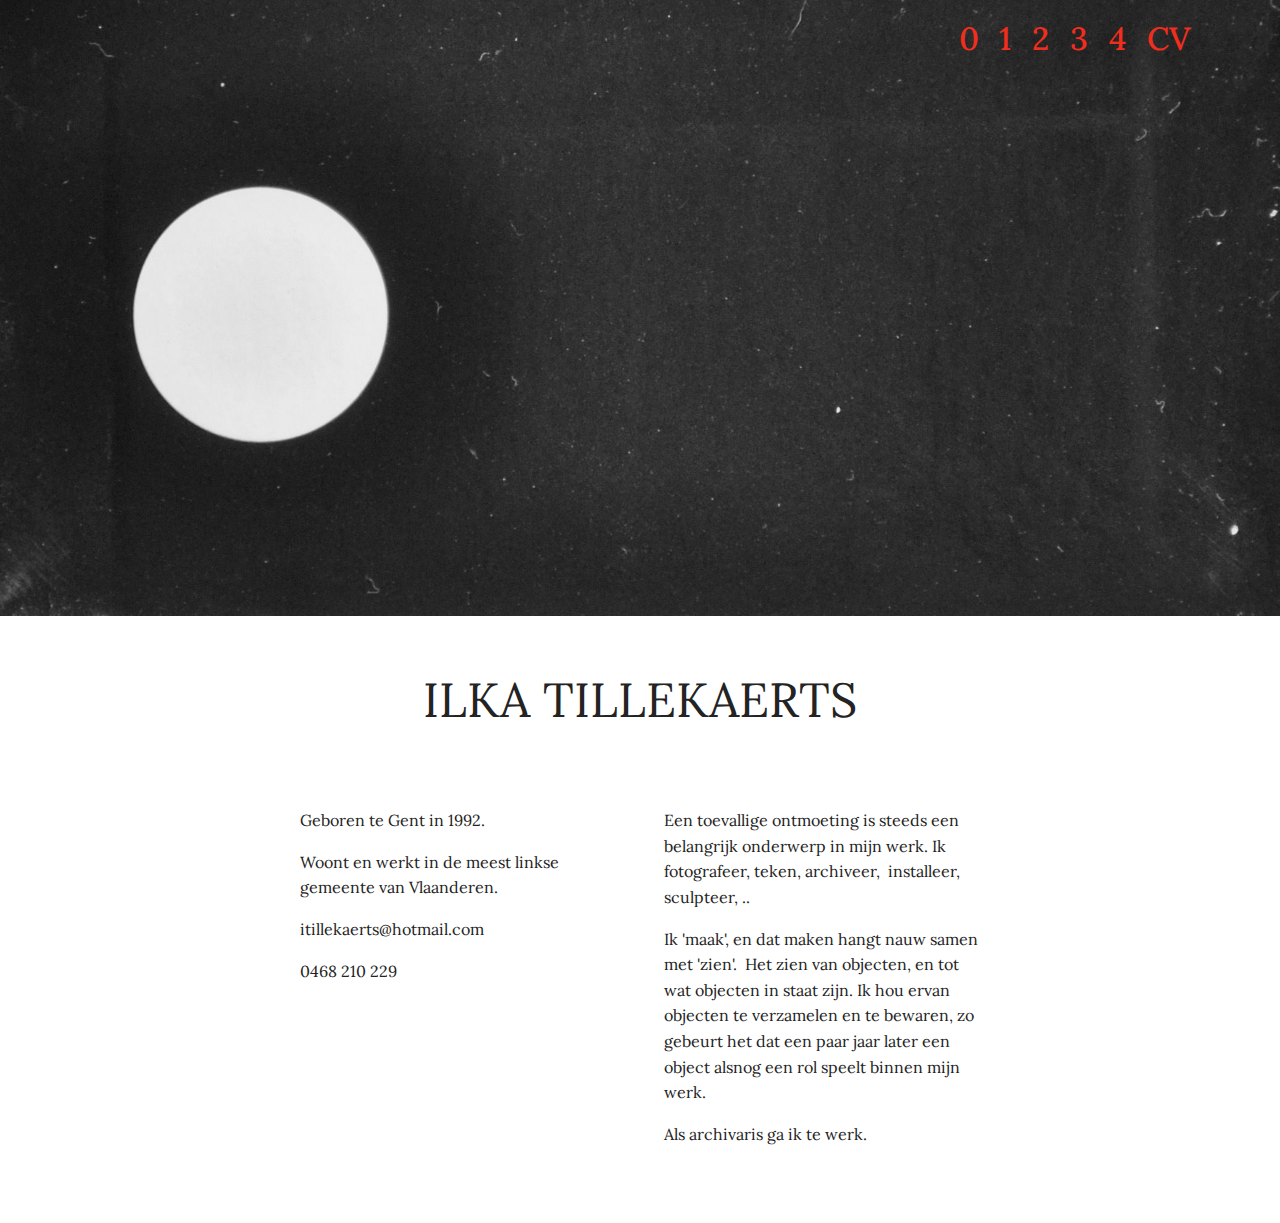
==== commit 465b5c14: "create github pages" ====
--- a/cv.html
+++ b/cv.html
@@ -69,7 +69,7 @@
     </nav>
 </section>
 
-<section class="engine"><a href="https://mobiri.se/p">site templates free download</a></section><section class="cid-r7TzePKLBM" id="image2-o">
+<section class="engine"><a href="https://mobiri.se/b">how to create your own website</a></section><section class="cid-r7TzePKLBM" id="image2-o">
 
     
 
@@ -81,6 +81,22 @@
     </figure>
 </section>
 
+<section class="mbr-section content4 cid-rawnAphc1t" id="content4-w">
+
+    
+
+    <div class="container">
+        <div class="media-container-row">
+            <div class="title col-12 col-md-8">
+                <h2 class="align-center pb-3 mbr-fonts-style display-2">
+                    ILKA TILLEKAERTS</h2>
+                
+                
+            </div>
+        </div>
+    </div>
+</section>
+
 <section class="mbr-section article content3 cid-r7Tzsm44U8" id="content3-p">
       
      
@@ -88,11 +104,8 @@
     <div class="container">
         <div class="media-container-row">
             <div class="row col-12 col-md-8">
-                <div class="col-12 col-md-6 pr-lg-4 mbr-text mbr-fonts-style display-7"><p>
-                     CV</p><p><br></p></div>
-                <div class="col-12 col-md-6 pl-lg-4 mbr-text mbr-fonts-style display-7">
-                     Maak met een paar muisklikken uw eigen website! Mobirise helpt u de ontwikkeltijd te verkorten door u een veelzijdige website-editor te bieden met een drag-en-drop interface. Mobirise Website Builder maakt met een paar muisklikken leuke, retina- en mobielvriendelijke websites. Mobirise is een van de gemakkelijkst apps beschikbaar voor het ontwikkelen van websites. Het laat je ook toe zoveel websites te ontwerpen als u wilt gezien het een desktop-app is.
-                </div>
+                <div class="col-12 col-md-6 pr-lg-4 mbr-text mbr-fonts-style display-7"><p><span style="font-size: 1rem;">Geboren te Gent in 1992.</span><br></p><p>Woont en werkt in de meest linkse gemeente van Vlaanderen.&nbsp;</p><p>itillekaerts@hotmail.com</p><p>0468 210 229</p><p><br></p><p><br></p><p><br></p></div>
+                <div class="col-12 col-md-6 pl-lg-4 mbr-text mbr-fonts-style display-7"><p>Een toevallige ontmoeting is steeds een belangrijk onderwerp in mijn werk. Ik fotografeer, teken, archiveer, &nbsp;installeer, sculpteer, .. </p><p>Ik 'maak', en dat maken hangt nauw samen met 'zien'. &nbsp;Het zien van objecten, en tot wat objecten in staat zijn. Ik hou ervan objecten te verzamelen en te bewaren, zo gebeurt het dat een paar jaar later een object alsnog een rol speelt binnen mijn werk.&nbsp;</p><p>Als archivaris ga ik te werk.&nbsp;</p></div>
             </div>
         </div>
     </div>
--- a/assets/mobirise/css/mbr-additional.css
+++ b/assets/mobirise/css/mbr-additional.css
@@ -35,10 +35,10 @@
 }
 .display-4 {
   font-family: 'Lora', serif;
-  font-size: 1rem;
+  font-size: 2rem;
 }
 .display-4 > .mbr-iconfont {
-  font-size: 1.6rem;
+  font-size: 3.2rem;
 }
 .display-5 {
   font-family: 'Lora', serif;
@@ -71,9 +71,9 @@
     line-height: calc( 1.4 * (1.7rem + (3 - 1.7) * ((100vw - 20rem) / (48 - 20))));
   }
   .display-4 {
-    font-size: 0.8rem;
-    font-size: calc( 1rem + (1 - 1) * ((100vw - 20rem) / (48 - 20)));
-    line-height: calc( 1.4 * (1rem + (1 - 1) * ((100vw - 20rem) / (48 - 20))));
+    font-size: 1.6rem;
+    font-size: calc( 1.35rem + (2 - 1.35) * ((100vw - 20rem) / (48 - 20)));
+    line-height: calc( 1.4 * (1.35rem + (2 - 1.35) * ((100vw - 20rem) / (48 - 20))));
   }
   .display-5 {
     font-size: 1.2rem;
@@ -168,8 +168,8 @@
 }
 .btn-secondary,
 .btn-secondary:active {
-  background-color: #1a17de !important;
-  border-color: #1a17de !important;
+  background-color: #f12e1e !important;
+  border-color: #f12e1e !important;
   color: #ffffff !important;
 }
 .btn-secondary:hover,
@@ -177,14 +177,14 @@
 .btn-secondary.focus,
 .btn-secondary.active {
   color: #ffffff !important;
-  background-color: #121099 !important;
-  border-color: #121099 !important;
+  background-color: #b7180b !important;
+  border-color: #b7180b !important;
 }
 .btn-secondary.disabled,
 .btn-secondary:disabled {
   color: #ffffff !important;
-  background-color: #121099 !important;
-  border-color: #121099 !important;
+  background-color: #b7180b !important;
+  border-color: #b7180b !important;
 }
 .btn-info,
 .btn-info:active {
@@ -332,22 +332,22 @@
 .btn-secondary-outline,
 .btn-secondary-outline:active {
   background: none;
-  border-color: #0f0d82;
-  color: #0f0d82;
+  border-color: #9f150a;
+  color: #9f150a;
 }
 .btn-secondary-outline:hover,
 .btn-secondary-outline:focus,
 .btn-secondary-outline.focus,
 .btn-secondary-outline.active {
   color: #ffffff;
-  background-color: #1a17de;
-  border-color: #1a17de;
+  background-color: #f12e1e;
+  border-color: #f12e1e;
 }
 .btn-secondary-outline.disabled,
 .btn-secondary-outline:disabled {
   color: #ffffff !important;
-  background-color: #1a17de !important;
-  border-color: #1a17de !important;
+  background-color: #f12e1e !important;
+  border-color: #f12e1e !important;
 }
 .btn-info-outline,
 .btn-info-outline:active {
@@ -467,7 +467,7 @@
   color: #232323 !important;
 }
 .text-secondary {
-  color: #1a17de !important;
+  color: #f12e1e !important;
 }
 .text-success {
   color: #1a17de !important;
@@ -493,7 +493,7 @@
 }
 a.text-secondary:hover,
 a.text-secondary:focus {
-  color: #0f0d82 !important;
+  color: #9f150a !important;
 }
 a.text-success:hover,
 a.text-success:focus {
@@ -3634,11 +3634,26 @@
   }
 }
 .cid-r7TxHq01rR {
+  padding-top: 15px;
+  padding-bottom: 0px;
+  background-color: #ffffff;
+}
+.cid-r7TxHq01rR .mbr-section-subtitle {
+  color: #232323;
+}
+.cid-r7TyDMbH9B {
   padding-top: 60px;
-  padding-bottom: 60px;
+  padding-bottom: 15px;
   background-color: #ffffff;
 }
-.cid-r7TxHq01rR .mbr-section-subtitle {
+.cid-r7TyDMbH9B .mbr-text,
+.cid-r7TyDMbH9B blockquote {
+  color: #767676;
+}
+.cid-r7TyDMbH9B .mbr-text B {
+  color: #232323;
+}
+.cid-r7TyDMbH9B .mbr-text {
   color: #232323;
 }
 .cid-r7TxOpnTmO {
@@ -3717,21 +3732,6 @@
   background-color: #ffffff;
 }
 .cid-r7TA8B0bZt .mbr-section-subtitle {
-  color: #232323;
-}
-.cid-r7TyDMbH9B {
-  padding-top: 60px;
-  padding-bottom: 60px;
-  background-color: #ffffff;
-}
-.cid-r7TyDMbH9B .mbr-text,
-.cid-r7TyDMbH9B blockquote {
-  color: #767676;
-}
-.cid-r7TyDMbH9B .mbr-text B {
-  color: #232323;
-}
-.cid-r7TyDMbH9B .mbr-text {
   color: #232323;
 }
 .cid-r7Tye3NXgA {
@@ -4765,6 +4765,14 @@
     width: 100% !important;
   }
 }
+.cid-rawnAphc1t {
+  padding-top: 60px;
+  padding-bottom: 0px;
+  background-color: #ffffff;
+}
+.cid-rawnAphc1t .mbr-section-subtitle {
+  color: #767676;
+}
 .cid-r7Tzsm44U8 {
   padding-top: 60px;
   padding-bottom: 60px;
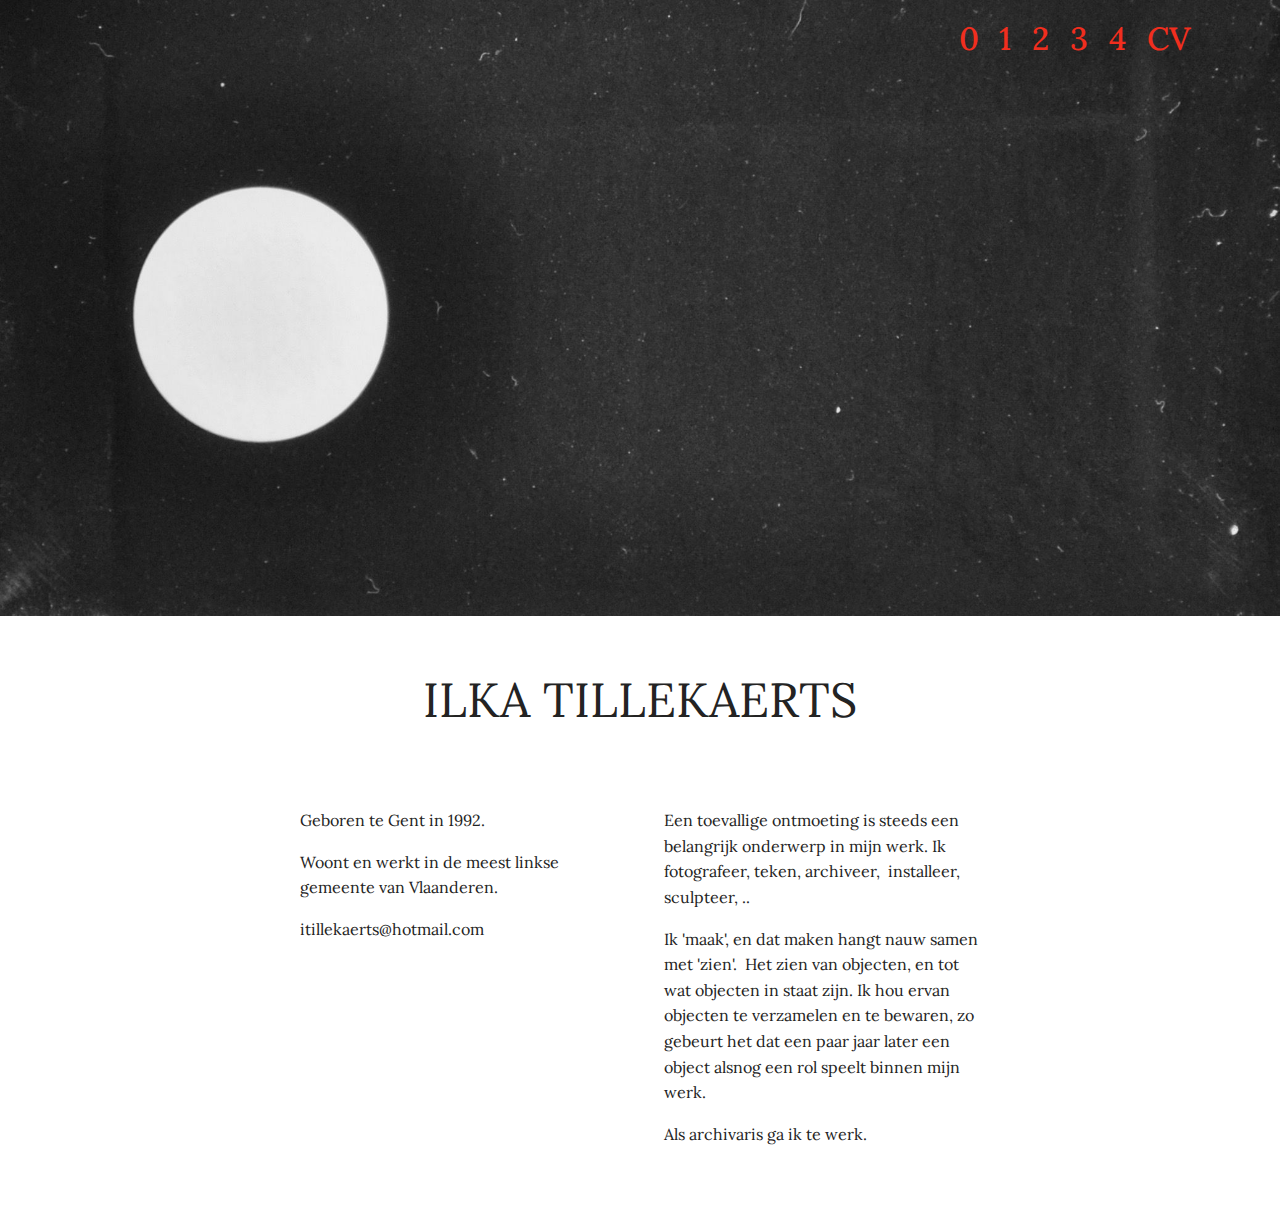
==== commit 0dbe0779: "create github pages" ====
--- a/cv.html
+++ b/cv.html
@@ -69,7 +69,7 @@
     </nav>
 </section>
 
-<section class="engine"><a href="https://mobiri.se/b">how to create your own website</a></section><section class="cid-r7TzePKLBM" id="image2-o">
+<section class="engine"><a href="https://mobiri.se/b">how to create your own website for free</a></section><section class="cid-r7TzePKLBM" id="image2-o">
 
     
 
@@ -104,7 +104,7 @@
     <div class="container">
         <div class="media-container-row">
             <div class="row col-12 col-md-8">
-                <div class="col-12 col-md-6 pr-lg-4 mbr-text mbr-fonts-style display-7"><p><span style="font-size: 1rem;">Geboren te Gent in 1992.</span><br></p><p>Woont en werkt in de meest linkse gemeente van Vlaanderen.&nbsp;</p><p>itillekaerts@hotmail.com</p><p>0468 210 229</p><p><br></p><p><br></p><p><br></p></div>
+                <div class="col-12 col-md-6 pr-lg-4 mbr-text mbr-fonts-style display-7"><p><span style="font-size: 1rem;">Geboren te Gent in 1992.</span><br></p><p>Woont en werkt in de meest linkse gemeente van Vlaanderen.&nbsp;</p><p>itillekaerts@hotmail.com</p><p><br></p><p><br></p><p><br></p><p><br></p></div>
                 <div class="col-12 col-md-6 pl-lg-4 mbr-text mbr-fonts-style display-7"><p>Een toevallige ontmoeting is steeds een belangrijk onderwerp in mijn werk. Ik fotografeer, teken, archiveer, &nbsp;installeer, sculpteer, .. </p><p>Ik 'maak', en dat maken hangt nauw samen met 'zien'. &nbsp;Het zien van objecten, en tot wat objecten in staat zijn. Ik hou ervan objecten te verzamelen en te bewaren, zo gebeurt het dat een paar jaar later een object alsnog een rol speelt binnen mijn werk.&nbsp;</p><p>Als archivaris ga ik te werk.&nbsp;</p></div>
             </div>
         </div>
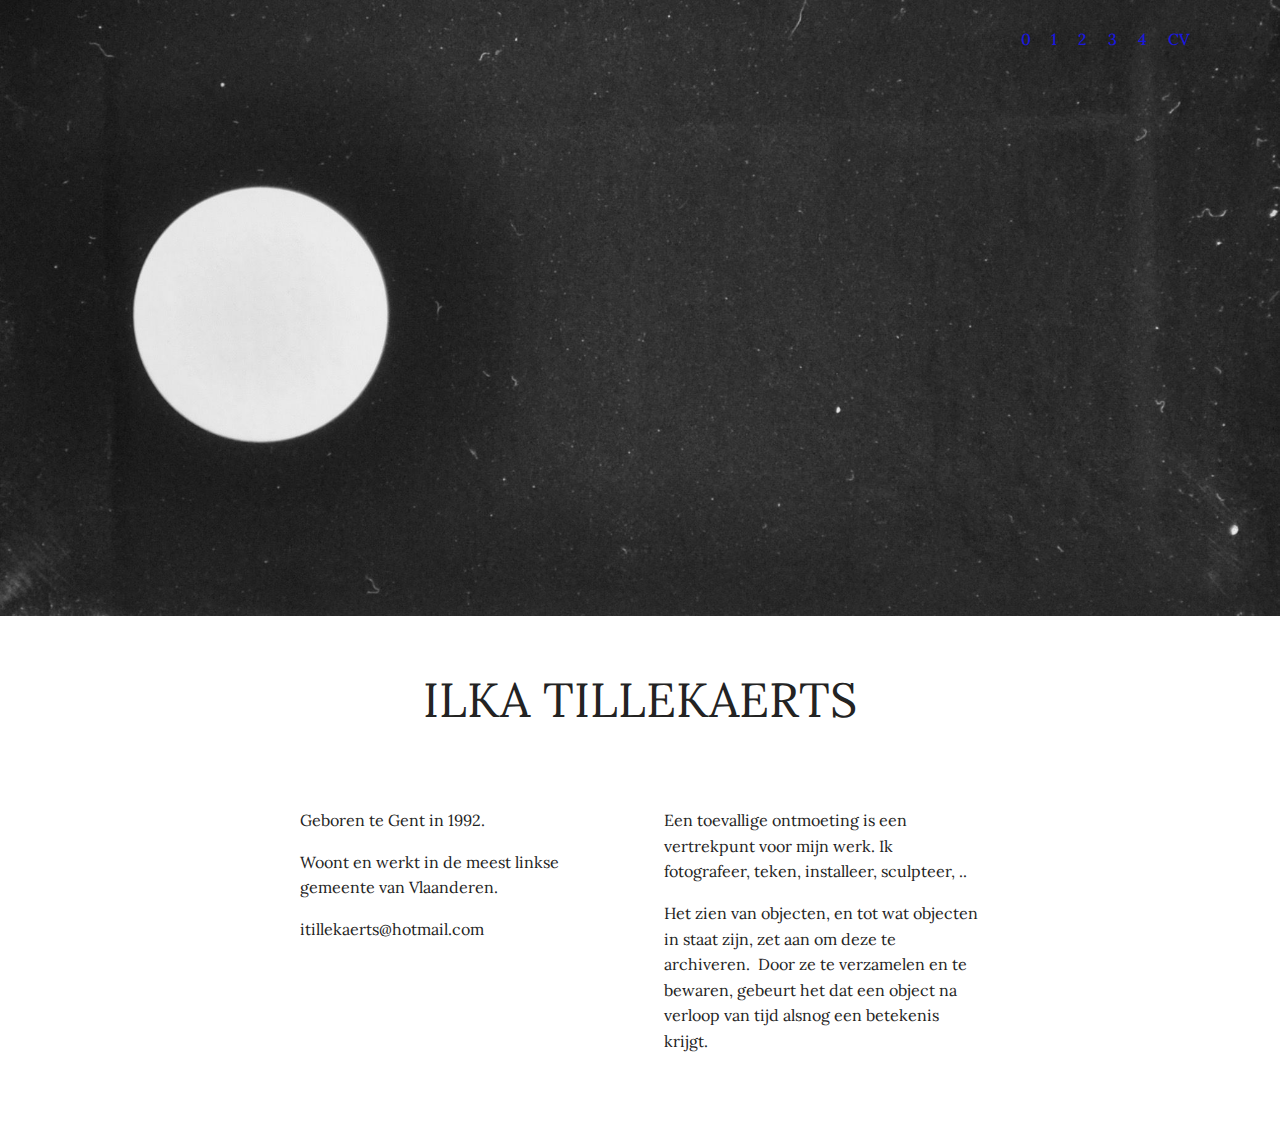
==== commit 4d6200fa: "create github pages" ====
--- a/cv.html
+++ b/cv.html
@@ -69,7 +69,7 @@
     </nav>
 </section>
 
-<section class="engine"><a href="https://mobiri.se/b">how to create your own website for free</a></section><section class="cid-r7TzePKLBM" id="image2-o">
+<section class="engine"><a href="https://mobiri.se">Mobirise</a></section><section class="cid-r7TzePKLBM" id="image2-o">
 
     
 
@@ -104,8 +104,8 @@
     <div class="container">
         <div class="media-container-row">
             <div class="row col-12 col-md-8">
-                <div class="col-12 col-md-6 pr-lg-4 mbr-text mbr-fonts-style display-7"><p><span style="font-size: 1rem;">Geboren te Gent in 1992.</span><br></p><p>Woont en werkt in de meest linkse gemeente van Vlaanderen.&nbsp;</p><p>itillekaerts@hotmail.com</p><p><br></p><p><br></p><p><br></p><p><br></p></div>
-                <div class="col-12 col-md-6 pl-lg-4 mbr-text mbr-fonts-style display-7"><p>Een toevallige ontmoeting is steeds een belangrijk onderwerp in mijn werk. Ik fotografeer, teken, archiveer, &nbsp;installeer, sculpteer, .. </p><p>Ik 'maak', en dat maken hangt nauw samen met 'zien'. &nbsp;Het zien van objecten, en tot wat objecten in staat zijn. Ik hou ervan objecten te verzamelen en te bewaren, zo gebeurt het dat een paar jaar later een object alsnog een rol speelt binnen mijn werk.&nbsp;</p><p>Als archivaris ga ik te werk.&nbsp;</p></div>
+                <div class="col-12 col-md-6 pr-lg-4 mbr-text mbr-fonts-style display-7"><p><span style="font-size: 1rem;">Geboren te Gent in 1992.</span><br></p><p>Woont en werkt in de meest linkse gemeente van Vlaanderen.&nbsp;</p><p>itillekaerts@hotmail.com</p><p><br></p></div>
+                <div class="col-12 col-md-6 pl-lg-4 mbr-text mbr-fonts-style display-7"><p>Een toevallige ontmoeting is een vertrekpunt voor mijn werk. Ik fotografeer, teken, installeer, sculpteer, .. </p><p>Het zien van objecten, en tot wat objecten in staat zijn, zet aan om deze te archiveren. &nbsp;Door ze te verzamelen en te bewaren, gebeurt het dat een object na verloop van tijd alsnog een betekenis krijgt.&nbsp;</p></div>
             </div>
         </div>
     </div>
--- a/assets/mobirise/css/mbr-additional.css
+++ b/assets/mobirise/css/mbr-additional.css
@@ -35,10 +35,10 @@
 }
 .display-4 {
   font-family: 'Lora', serif;
-  font-size: 2rem;
+  font-size: 1rem;
 }
 .display-4 > .mbr-iconfont {
-  font-size: 3.2rem;
+  font-size: 1.6rem;
 }
 .display-5 {
   font-family: 'Lora', serif;
@@ -71,9 +71,9 @@
     line-height: calc( 1.4 * (1.7rem + (3 - 1.7) * ((100vw - 20rem) / (48 - 20))));
   }
   .display-4 {
-    font-size: 1.6rem;
-    font-size: calc( 1.35rem + (2 - 1.35) * ((100vw - 20rem) / (48 - 20)));
-    line-height: calc( 1.4 * (1.35rem + (2 - 1.35) * ((100vw - 20rem) / (48 - 20))));
+    font-size: 0.8rem;
+    font-size: calc( 1rem + (1 - 1) * ((100vw - 20rem) / (48 - 20)));
+    line-height: calc( 1.4 * (1rem + (1 - 1) * ((100vw - 20rem) / (48 - 20))));
   }
   .display-5 {
     font-size: 1.2rem;
@@ -168,8 +168,8 @@
 }
 .btn-secondary,
 .btn-secondary:active {
-  background-color: #f12e1e !important;
-  border-color: #f12e1e !important;
+  background-color: #1a17de !important;
+  border-color: #1a17de !important;
   color: #ffffff !important;
 }
 .btn-secondary:hover,
@@ -177,14 +177,14 @@
 .btn-secondary.focus,
 .btn-secondary.active {
   color: #ffffff !important;
-  background-color: #b7180b !important;
-  border-color: #b7180b !important;
+  background-color: #121099 !important;
+  border-color: #121099 !important;
 }
 .btn-secondary.disabled,
 .btn-secondary:disabled {
   color: #ffffff !important;
-  background-color: #b7180b !important;
-  border-color: #b7180b !important;
+  background-color: #121099 !important;
+  border-color: #121099 !important;
 }
 .btn-info,
 .btn-info:active {
@@ -332,22 +332,22 @@
 .btn-secondary-outline,
 .btn-secondary-outline:active {
   background: none;
-  border-color: #9f150a;
-  color: #9f150a;
+  border-color: #0f0d82;
+  color: #0f0d82;
 }
 .btn-secondary-outline:hover,
 .btn-secondary-outline:focus,
 .btn-secondary-outline.focus,
 .btn-secondary-outline.active {
   color: #ffffff;
-  background-color: #f12e1e;
-  border-color: #f12e1e;
+  background-color: #1a17de;
+  border-color: #1a17de;
 }
 .btn-secondary-outline.disabled,
 .btn-secondary-outline:disabled {
   color: #ffffff !important;
-  background-color: #f12e1e !important;
-  border-color: #f12e1e !important;
+  background-color: #1a17de !important;
+  border-color: #1a17de !important;
 }
 .btn-info-outline,
 .btn-info-outline:active {
@@ -467,7 +467,7 @@
   color: #232323 !important;
 }
 .text-secondary {
-  color: #f12e1e !important;
+  color: #1a17de !important;
 }
 .text-success {
   color: #1a17de !important;
@@ -493,7 +493,7 @@
 }
 a.text-secondary:hover,
 a.text-secondary:focus {
-  color: #9f150a !important;
+  color: #0f0d82 !important;
 }
 a.text-success:hover,
 a.text-success:focus {
@@ -4164,11 +4164,34 @@
 }
 .cid-r8599Zu5qK {
   padding-top: 60px;
-  padding-bottom: 60px;
+  padding-bottom: 0px;
   background-color: #ffffff;
 }
 .cid-r8599Zu5qK .mbr-section-subtitle {
   color: #232323;
+}
+.cid-rhMAuKmolM {
+  padding-top: 0px;
+  padding-bottom: 30px;
+  background-color: #ffffff;
+}
+.cid-rhMAuKmolM .line {
+  background-color: #ffffff;
+  color: #ffffff;
+  align: center;
+  height: 2px;
+  margin: 0 auto;
+}
+.cid-rhMAuKmolM .section-text {
+  padding: 2rem 0;
+}
+.cid-rhMAuKmolM .inner-container {
+  margin: 0 auto;
+}
+@media (max-width: 768px) {
+  .cid-rhMAuKmolM .inner-container {
+    width: 100% !important;
+  }
 }
 .cid-r85aKGnv8M {
   background: #ffffff;
@@ -4781,3 +4804,400 @@
 .cid-r7Tzsm44U8 .mbr-text {
   color: #232323;
 }
+.cid-r7T4e22syg .navbar {
+  background: #ffffff;
+  transition: none;
+  min-height: 77px;
+  padding: .5rem 0;
+}
+.cid-r7T4e22syg .navbar-dropdown.bg-color.transparent.opened {
+  background: #ffffff;
+}
+.cid-r7T4e22syg a {
+  font-style: normal;
+}
+.cid-r7T4e22syg .nav-item span {
+  padding-right: 0.4em;
+  line-height: 0.5em;
+  vertical-align: text-bottom;
+  position: relative;
+  text-decoration: none;
+}
+.cid-r7T4e22syg .nav-item a {
+  display: -webkit-flex;
+  align-items: center;
+  justify-content: center;
+  padding: 0.7rem 0 !important;
+  margin: 0rem .65rem !important;
+  -webkit-align-items: center;
+  -webkit-justify-content: center;
+}
+.cid-r7T4e22syg .nav-item:focus,
+.cid-r7T4e22syg .nav-link:focus {
+  outline: none;
+}
+.cid-r7T4e22syg .btn {
+  padding: 0.4rem 1.5rem;
+  display: -webkit-inline-flex;
+  align-items: center;
+  -webkit-align-items: center;
+}
+.cid-r7T4e22syg .btn .mbr-iconfont {
+  font-size: 1.6rem;
+}
+.cid-r7T4e22syg .menu-logo {
+  margin-right: auto;
+}
+.cid-r7T4e22syg .menu-logo .navbar-brand {
+  display: -webkit-flex;
+  margin-left: 5rem;
+  padding: 0;
+  transition: padding .2s;
+  min-height: 3.8rem;
+  align-items: center;
+  -webkit-align-items: center;
+}
+.cid-r7T4e22syg .menu-logo .navbar-brand .navbar-caption-wrap {
+  display: -webkit-flex;
+  -webkit-align-items: center;
+  align-items: center;
+  word-break: break-word;
+  min-width: 7rem;
+  margin: .3rem 0;
+}
+.cid-r7T4e22syg .menu-logo .navbar-brand .navbar-caption-wrap .navbar-caption {
+  line-height: 1.2rem !important;
+  padding-right: 2rem;
+}
+.cid-r7T4e22syg .menu-logo .navbar-brand .navbar-logo {
+  font-size: 4rem;
+  transition: font-size 0.25s;
+}
+.cid-r7T4e22syg .menu-logo .navbar-brand .navbar-logo img {
+  display: -webkit-flex;
+}
+.cid-r7T4e22syg .menu-logo .navbar-brand .navbar-logo .mbr-iconfont {
+  transition: font-size 0.25s;
+}
+.cid-r7T4e22syg .navbar-toggleable-sm .navbar-collapse {
+  justify-content: flex-end;
+  -webkit-justify-content: flex-end;
+  padding-right: 5rem;
+  width: auto;
+}
+.cid-r7T4e22syg .navbar-toggleable-sm .navbar-collapse .navbar-nav {
+  flex-wrap: wrap;
+  -webkit-flex-wrap: wrap;
+  padding-left: 0;
+}
+.cid-r7T4e22syg .navbar-toggleable-sm .navbar-collapse .navbar-nav .nav-item {
+  -webkit-align-self: center;
+  align-self: center;
+}
+.cid-r7T4e22syg .navbar-toggleable-sm .navbar-collapse .navbar-buttons {
+  padding-left: 0;
+  padding-bottom: 0;
+}
+.cid-r7T4e22syg .dropdown .dropdown-menu {
+  background: #ffffff;
+  display: none;
+  position: absolute;
+  min-width: 5rem;
+  padding-top: 1.4rem;
+  padding-bottom: 1.4rem;
+  text-align: left;
+}
+.cid-r7T4e22syg .dropdown .dropdown-menu .dropdown-item {
+  width: auto;
+  padding: 0.235em 1.5385em 0.235em 1.5385em !important;
+}
+.cid-r7T4e22syg .dropdown .dropdown-menu .dropdown-item::after {
+  right: 0.5rem;
+}
+.cid-r7T4e22syg .dropdown .dropdown-menu .dropdown-submenu {
+  margin: 0;
+}
+.cid-r7T4e22syg .dropdown.open > .dropdown-menu {
+  display: block;
+}
+.cid-r7T4e22syg .navbar-toggleable-sm.opened:after {
+  position: absolute;
+  width: 100vw;
+  height: 100vh;
+  content: '';
+  background-color: rgba(0, 0, 0, 0.1);
+  left: 0;
+  bottom: 0;
+  transform: translateY(100%);
+  -webkit-transform: translateY(100%);
+  z-index: 1000;
+}
+.cid-r7T4e22syg .navbar.navbar-short {
+  min-height: 60px;
+  transition: all .2s;
+}
+.cid-r7T4e22syg .navbar.navbar-short .navbar-toggler-right {
+  top: 20px;
+}
+.cid-r7T4e22syg .navbar.navbar-short .navbar-logo a {
+  font-size: 2.5rem !important;
+  line-height: 2.5rem;
+  transition: font-size 0.25s;
+}
+.cid-r7T4e22syg .navbar.navbar-short .navbar-logo a .mbr-iconfont {
+  font-size: 2.5rem !important;
+}
+.cid-r7T4e22syg .navbar.navbar-short .navbar-logo a img {
+  height: 3rem !important;
+}
+.cid-r7T4e22syg .navbar.navbar-short .navbar-brand {
+  min-height: 3rem;
+}
+.cid-r7T4e22syg button.navbar-toggler {
+  width: 31px;
+  height: 18px;
+  cursor: pointer;
+  transition: all .2s;
+  top: 1.5rem;
+  right: 1rem;
+}
+.cid-r7T4e22syg button.navbar-toggler:focus {
+  outline: none;
+}
+.cid-r7T4e22syg button.navbar-toggler .hamburger span {
+  position: absolute;
+  right: 0;
+  width: 30px;
+  height: 2px;
+  border-right: 5px;
+  background-color: #333333;
+}
+.cid-r7T4e22syg button.navbar-toggler .hamburger span:nth-child(1) {
+  top: 0;
+  transition: all .2s;
+}
+.cid-r7T4e22syg button.navbar-toggler .hamburger span:nth-child(2) {
+  top: 8px;
+  transition: all .15s;
+}
+.cid-r7T4e22syg button.navbar-toggler .hamburger span:nth-child(3) {
+  top: 8px;
+  transition: all .15s;
+}
+.cid-r7T4e22syg button.navbar-toggler .hamburger span:nth-child(4) {
+  top: 16px;
+  transition: all .2s;
+}
+.cid-r7T4e22syg nav.opened .hamburger span:nth-child(1) {
+  top: 8px;
+  width: 0;
+  opacity: 0;
+  right: 50%;
+  transition: all .2s;
+}
+.cid-r7T4e22syg nav.opened .hamburger span:nth-child(2) {
+  -webkit-transform: rotate(45deg);
+  transform: rotate(45deg);
+  transition: all .25s;
+}
+.cid-r7T4e22syg nav.opened .hamburger span:nth-child(3) {
+  -webkit-transform: rotate(-45deg);
+  transform: rotate(-45deg);
+  transition: all .25s;
+}
+.cid-r7T4e22syg nav.opened .hamburger span:nth-child(4) {
+  top: 8px;
+  width: 0;
+  opacity: 0;
+  right: 50%;
+  transition: all .2s;
+}
+.cid-r7T4e22syg .collapsed.navbar-expand {
+  flex-direction: column;
+  -webkit-flex-direction: column;
+}
+.cid-r7T4e22syg .collapsed .btn {
+  display: -webkit-flex;
+}
+.cid-r7T4e22syg .collapsed .navbar-collapse {
+  display: none !important;
+  padding-right: 0 !important;
+}
+.cid-r7T4e22syg .collapsed .navbar-collapse.collapsing,
+.cid-r7T4e22syg .collapsed .navbar-collapse.show {
+  display: block !important;
+}
+.cid-r7T4e22syg .collapsed .navbar-collapse.collapsing .navbar-nav,
+.cid-r7T4e22syg .collapsed .navbar-collapse.show .navbar-nav {
+  display: block;
+  text-align: center;
+}
+.cid-r7T4e22syg .collapsed .navbar-collapse.collapsing .navbar-nav .nav-item,
+.cid-r7T4e22syg .collapsed .navbar-collapse.show .navbar-nav .nav-item {
+  clear: both;
+}
+.cid-r7T4e22syg .collapsed .navbar-collapse.collapsing .navbar-nav .nav-item:last-child,
+.cid-r7T4e22syg .collapsed .navbar-collapse.show .navbar-nav .nav-item:last-child {
+  margin-bottom: 1rem;
+}
+.cid-r7T4e22syg .collapsed .navbar-collapse.collapsing .navbar-buttons,
+.cid-r7T4e22syg .collapsed .navbar-collapse.show .navbar-buttons {
+  text-align: center;
+}
+.cid-r7T4e22syg .collapsed .navbar-collapse.collapsing .navbar-buttons:last-child,
+.cid-r7T4e22syg .collapsed .navbar-collapse.show .navbar-buttons:last-child {
+  margin-bottom: 1rem;
+}
+.cid-r7T4e22syg .collapsed button.navbar-toggler {
+  display: block;
+}
+.cid-r7T4e22syg .collapsed .navbar-brand {
+  margin-left: 1rem !important;
+}
+.cid-r7T4e22syg .collapsed .navbar-toggleable-sm {
+  flex-direction: column;
+  -webkit-flex-direction: column;
+}
+.cid-r7T4e22syg .collapsed .dropdown .dropdown-menu {
+  width: 100%;
+  text-align: center;
+  position: relative;
+  opacity: 0;
+  display: block;
+  height: 0;
+  visibility: hidden;
+  padding: 0;
+  transition-duration: .5s;
+  transition-property: opacity,padding,height;
+}
+.cid-r7T4e22syg .collapsed .dropdown.open > .dropdown-menu {
+  position: relative;
+  opacity: 1;
+  height: auto;
+  padding: 1.4rem 0;
+  visibility: visible;
+}
+.cid-r7T4e22syg .collapsed .dropdown .dropdown-submenu {
+  left: 0;
+  text-align: center;
+  width: 100%;
+}
+.cid-r7T4e22syg .collapsed .dropdown .dropdown-toggle[data-toggle="dropdown-submenu"]::after {
+  margin-top: 0;
+  position: inherit;
+  right: 0;
+  top: 50%;
+  display: inline-block;
+  width: 0;
+  height: 0;
+  margin-left: .3em;
+  vertical-align: middle;
+  content: "";
+  border-top: .30em solid;
+  border-right: .30em solid transparent;
+  border-left: .30em solid transparent;
+}
+@media (max-width: 991px) {
+  .cid-r7T4e22syg.navbar-expand {
+    flex-direction: column;
+    -webkit-flex-direction: column;
+  }
+  .cid-r7T4e22syg img {
+    height: 3.8rem !important;
+  }
+  .cid-r7T4e22syg .btn {
+    display: -webkit-flex;
+  }
+  .cid-r7T4e22syg button.navbar-toggler {
+    display: block;
+  }
+  .cid-r7T4e22syg .navbar-brand {
+    margin-left: 1rem !important;
+  }
+  .cid-r7T4e22syg .navbar-toggleable-sm {
+    flex-direction: column;
+    -webkit-flex-direction: column;
+  }
+  .cid-r7T4e22syg .navbar-collapse {
+    display: none !important;
+    padding-right: 0 !important;
+  }
+  .cid-r7T4e22syg .navbar-collapse.collapsing,
+  .cid-r7T4e22syg .navbar-collapse.show {
+    display: block !important;
+  }
+  .cid-r7T4e22syg .navbar-collapse.collapsing .navbar-nav,
+  .cid-r7T4e22syg .navbar-collapse.show .navbar-nav {
+    display: block;
+    text-align: center;
+  }
+  .cid-r7T4e22syg .navbar-collapse.collapsing .navbar-nav .nav-item,
+  .cid-r7T4e22syg .navbar-collapse.show .navbar-nav .nav-item {
+    clear: both;
+  }
+  .cid-r7T4e22syg .navbar-collapse.collapsing .navbar-nav .nav-item:last-child,
+  .cid-r7T4e22syg .navbar-collapse.show .navbar-nav .nav-item:last-child {
+    margin-bottom: 1rem;
+  }
+  .cid-r7T4e22syg .navbar-collapse.collapsing .navbar-buttons,
+  .cid-r7T4e22syg .navbar-collapse.show .navbar-buttons {
+    text-align: center;
+  }
+  .cid-r7T4e22syg .navbar-collapse.collapsing .navbar-buttons:last-child,
+  .cid-r7T4e22syg .navbar-collapse.show .navbar-buttons:last-child {
+    margin-bottom: 1rem;
+  }
+  .cid-r7T4e22syg .dropdown .dropdown-menu {
+    width: 100%;
+    text-align: center;
+    position: relative;
+    opacity: 0;
+    display: block;
+    height: 0;
+    visibility: hidden;
+    padding: 0;
+    transition-duration: .5s;
+    transition-property: opacity,padding,height;
+  }
+  .cid-r7T4e22syg .dropdown.open > .dropdown-menu {
+    position: relative;
+    opacity: 1;
+    height: auto;
+    padding: 1.4rem 0;
+    visibility: visible;
+  }
+  .cid-r7T4e22syg .dropdown .dropdown-submenu {
+    left: 0;
+    text-align: center;
+    width: 100%;
+  }
+  .cid-r7T4e22syg .dropdown .dropdown-toggle[data-toggle="dropdown-submenu"]::after {
+    margin-top: 0;
+    position: inherit;
+    right: 0;
+    top: 50%;
+    display: inline-block;
+    width: 0;
+    height: 0;
+    margin-left: .3em;
+    vertical-align: middle;
+    content: "";
+    border-top: .30em solid;
+    border-right: .30em solid transparent;
+    border-left: .30em solid transparent;
+  }
+}
+@media (min-width: 767px) {
+  .cid-r7T4e22syg .menu-logo {
+    flex-shrink: 0;
+    -webkit-flex-shrink: 0;
+  }
+}
+.cid-r7T4e22syg .navbar-collapse {
+  flex-basis: auto;
+  -webkit-flex-basis: auto;
+}
+.cid-r7T4e22syg .nav-link:hover,
+.cid-r7T4e22syg .dropdown-item:hover {
+  color: #767676 !important;
+}
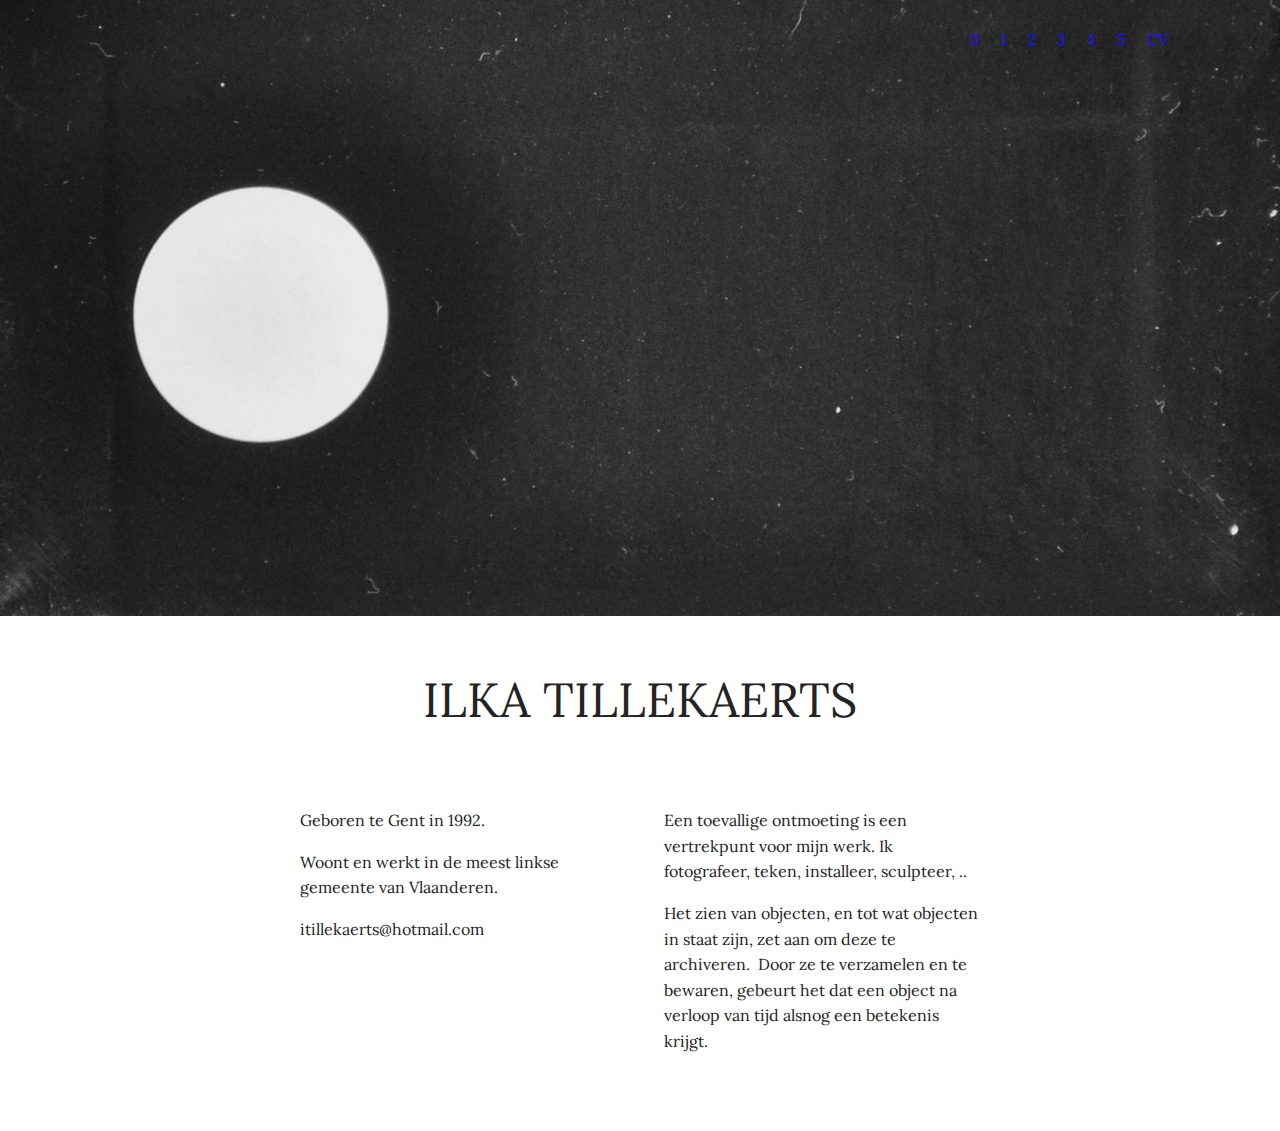
==== commit 52649e5a: "create github pages" ====
--- a/cv.html
+++ b/cv.html
@@ -63,13 +63,13 @@
                 </li>
                 <li class="nav-item">
                     <a class="nav-link link text-secondary display-4" href="work1.html">1</a>
-                </li><li class="nav-item"><a class="nav-link link text-secondary display-4" href="work2.html">2</a></li><li class="nav-item"><a class="nav-link link text-secondary display-4" href="work3.html">3</a></li><li class="nav-item"><a class="nav-link link text-secondary display-4" href="work4.html">4</a></li><li class="nav-item"><a class="nav-link link text-secondary display-4" href="cv.html">CV</a></li></ul>
+                </li><li class="nav-item"><a class="nav-link link text-secondary display-4" href="work2.html">2</a></li><li class="nav-item"><a class="nav-link link text-secondary display-4" href="work3.html">3</a></li><li class="nav-item"><a class="nav-link link text-secondary display-4" href="work4.html">4</a></li><li class="nav-item"><a class="nav-link link text-secondary display-4" href="page6.html">5</a></li><li class="nav-item"><a class="nav-link link text-secondary display-4" href="cv.html">CV</a></li><li class="nav-item"><a class="nav-link link text-secondary display-4" href="work4.html"><br><br></a></li></ul>
             
         </div>
     </nav>
 </section>
 
-<section class="engine"><a href="https://mobiri.se">Mobirise</a></section><section class="cid-r7TzePKLBM" id="image2-o">
+<section class="engine"><a href="https://mobiri.se/w">free html5 templates</a></section><section class="cid-r7TzePKLBM" id="image2-o">
 
     
 
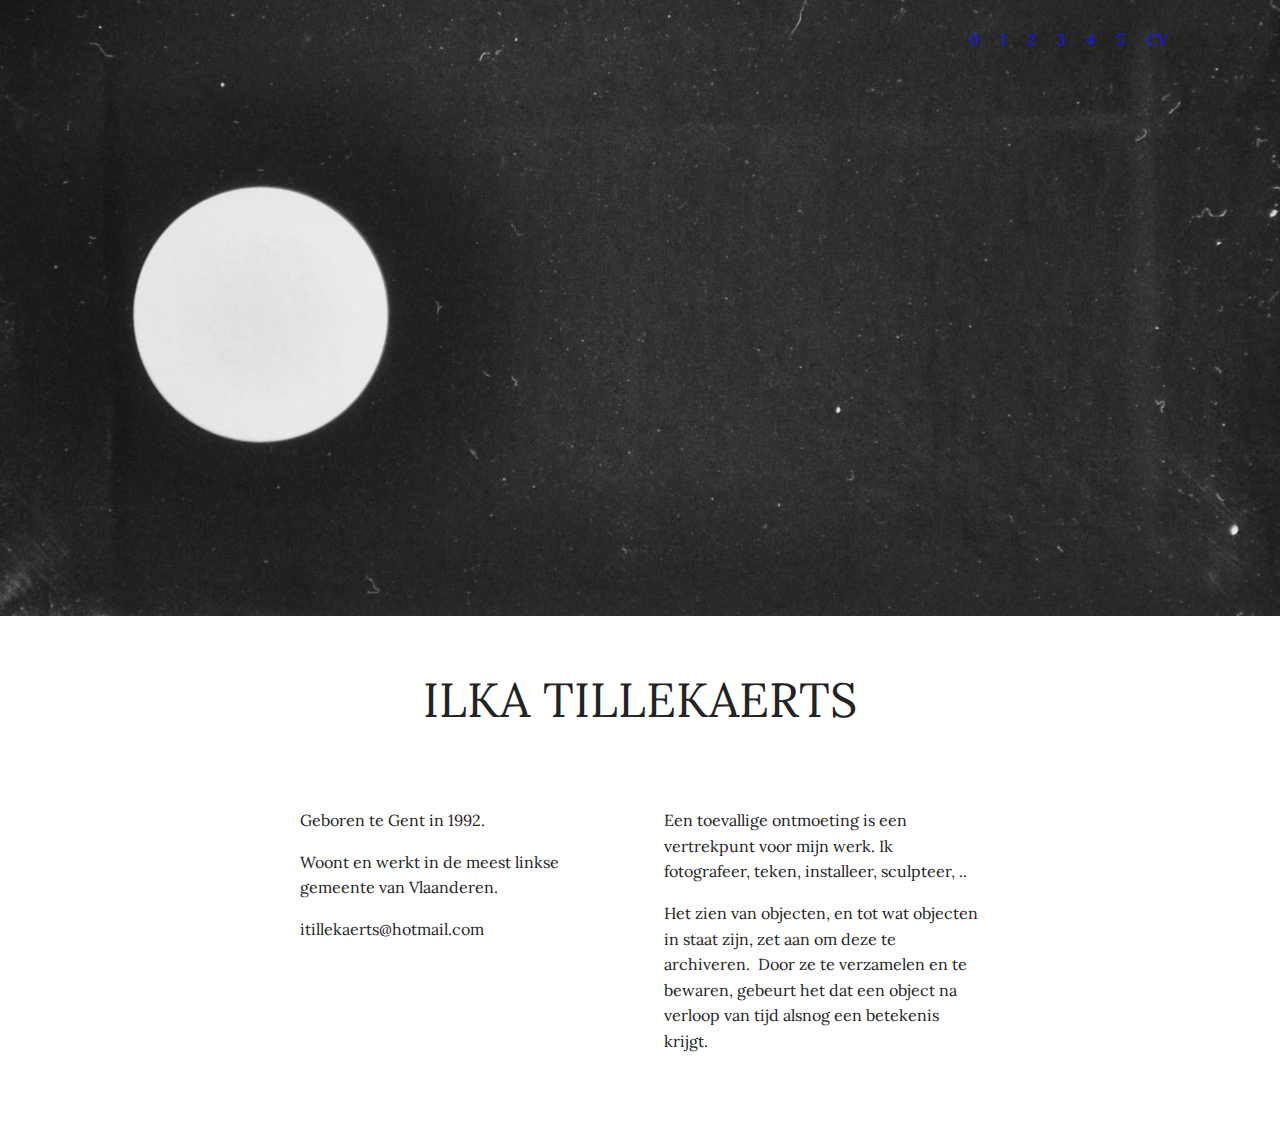
==== commit f986b299: "create github pages" ====
--- a/cv.html
+++ b/cv.html
@@ -69,13 +69,13 @@
     </nav>
 </section>
 
-<section class="engine"><a href="https://mobiri.se/w">free html5 templates</a></section><section class="cid-r7TzePKLBM" id="image2-o">
+<section class="engine"><a href="https://mobiri.se/c">site builder</a></section><section class="cid-r7TzePKLBM" id="image2-o">
 
     
 
     <figure class="mbr-figure">
         <div class="image-block" style="width: 100%;">
-            <img src="assets/images/-dsc1748-2075x999.jpg" alt="Mobirise" title="">
+            <img src="assets/images/site2.7-2075x999.jpg" alt="Mobirise" title="">
             
         </div>
     </figure>
--- a/assets/mobirise/css/mbr-additional.css
+++ b/assets/mobirise/css/mbr-additional.css
@@ -132,7 +132,7 @@
   border-radius: 3px;
 }
 .bg-primary {
-  background-color: #232323 !important;
+  background-color: #fafafa !important;
 }
 .bg-success {
   background-color: #1a17de !important;
@@ -148,23 +148,23 @@
 }
 .btn-primary,
 .btn-primary:active {
-  background-color: #232323 !important;
-  border-color: #232323 !important;
-  color: #ffffff !important;
+  background-color: #fafafa !important;
+  border-color: #fafafa !important;
+  color: #7a7a7a !important;
 }
 .btn-primary:hover,
 .btn-primary:focus,
 .btn-primary.focus,
 .btn-primary.active {
-  color: #ffffff !important;
-  background-color: #000000 !important;
-  border-color: #000000 !important;
+  color: #7a7a7a !important;
+  background-color: #d4d4d4 !important;
+  border-color: #d4d4d4 !important;
 }
 .btn-primary.disabled,
 .btn-primary:disabled {
-  color: #ffffff !important;
-  background-color: #000000 !important;
-  border-color: #000000 !important;
+  color: #7a7a7a !important;
+  background-color: #d4d4d4 !important;
+  border-color: #d4d4d4 !important;
 }
 .btn-secondary,
 .btn-secondary:active {
@@ -312,22 +312,22 @@
 .btn-primary-outline,
 .btn-primary-outline:active {
   background: none;
-  border-color: #000000;
-  color: #000000;
+  border-color: #c7c7c7;
+  color: #c7c7c7;
 }
 .btn-primary-outline:hover,
 .btn-primary-outline:focus,
 .btn-primary-outline.focus,
 .btn-primary-outline.active {
-  color: #ffffff;
-  background-color: #232323;
-  border-color: #232323;
+  color: #7a7a7a;
+  background-color: #fafafa;
+  border-color: #fafafa;
 }
 .btn-primary-outline.disabled,
 .btn-primary-outline:disabled {
-  color: #ffffff !important;
-  background-color: #232323 !important;
-  border-color: #232323 !important;
+  color: #7a7a7a !important;
+  background-color: #fafafa !important;
+  border-color: #fafafa !important;
 }
 .btn-secondary-outline,
 .btn-secondary-outline:active {
@@ -464,7 +464,7 @@
   border-color: #ffffff;
 }
 .text-primary {
-  color: #232323 !important;
+  color: #fafafa !important;
 }
 .text-secondary {
   color: #1a17de !important;
@@ -489,7 +489,7 @@
 }
 a.text-primary:hover,
 a.text-primary:focus {
-  color: #000000 !important;
+  color: #c7c7c7 !important;
 }
 a.text-secondary:hover,
 a.text-secondary:focus {
@@ -531,32 +531,18 @@
 .alert-danger {
   background-color: #1a17de;
 }
-.mbr-section-btn a.btn:not(.btn-form) {
-  border-radius: 100px;
-}
 .mbr-section-btn a.btn:not(.btn-form):hover,
 .mbr-section-btn a.btn:not(.btn-form):focus {
   box-shadow: none !important;
 }
-.mbr-section-btn a.btn:not(.btn-form):hover,
-.mbr-section-btn a.btn:not(.btn-form):focus {
-  box-shadow: 0 10px 40px 0 rgba(0, 0, 0, 0.2) !important;
-  -webkit-box-shadow: 0 10px 40px 0 rgba(0, 0, 0, 0.2) !important;
-}
-.mbr-gallery-filter li a {
-  border-radius: 100px !important;
-}
 .mbr-gallery-filter li.active .btn {
-  background-color: #232323;
-  border-color: #232323;
-  color: #ffffff;
+  background-color: #fafafa;
+  border-color: #fafafa;
+  color: #878787;
 }
 .mbr-gallery-filter li.active .btn:focus {
   box-shadow: none;
 }
-.nav-tabs .nav-link {
-  border-radius: 100px !important;
-}
 .btn-form {
   border-radius: 0;
 }
@@ -565,11 +551,11 @@
 }
 a,
 a:hover {
-  color: #232323;
+  color: #fafafa;
 }
 .mbr-plan-header.bg-primary .mbr-plan-subtitle,
 .mbr-plan-header.bg-primary .mbr-plan-price-desc {
-  color: #d5d5d5;
+  color: #ffffff;
 }
 .mbr-plan-header.bg-success .mbr-plan-subtitle,
 .mbr-plan-header.bg-success .mbr-plan-price-desc {
@@ -689,7 +675,7 @@
   padding: 10px 0 10px 20px;
   font-size: 1.09rem;
   position: relative;
-  border-color: #232323;
+  border-color: #fafafa;
   border-width: 3px;
 }
 ul,
@@ -719,45 +705,6 @@
 /* Forms */
 .mbr-form .btn {
   margin: .4rem 0;
-}
-.mbr-form .input-group-btn a.btn {
-  border-radius: 100px !important;
-}
-.mbr-form .input-group-btn a.btn:hover {
-  box-shadow: 0 10px 40px 0 rgba(0, 0, 0, 0.2);
-}
-.mbr-form .input-group-btn button[type="submit"] {
-  border-radius: 100px !important;
-  padding: 1rem 3rem;
-}
-.mbr-form .input-group-btn button[type="submit"]:hover {
-  box-shadow: 0 10px 40px 0 rgba(0, 0, 0, 0.2);
-}
-.form2 .form-control {
-  border-top-left-radius: 100px;
-  border-bottom-left-radius: 100px;
-}
-.form2 .input-group-btn a.btn {
-  border-top-left-radius: 0 !important;
-  border-bottom-left-radius: 0 !important;
-}
-.form2 .input-group-btn button[type="submit"] {
-  border-top-left-radius: 0 !important;
-  border-bottom-left-radius: 0 !important;
-}
-.form3 input[type="email"] {
-  border-radius: 100px !important;
-}
-@media (max-width: 349px) {
-  .form2 input[type="email"] {
-    border-radius: 100px !important;
-  }
-  .form2 .input-group-btn a.btn {
-    border-radius: 100px !important;
-  }
-  .form2 .input-group-btn button[type="submit"] {
-    border-radius: 100px !important;
-  }
 }
 @media (max-width: 767px) {
   .btn {
@@ -778,7 +725,7 @@
   text-align: center;
   position: relative;
   border: 2px solid #c0a375;
-  border-color: #232323;
+  border-color: #fafafa;
   color: #232323;
   cursor: pointer;
 }
@@ -789,7 +736,7 @@
 }
 .btn-social:hover {
   color: #fff;
-  background: #232323;
+  background: #fafafa;
 }
 .btn-social + .btn {
   margin-left: .1rem;
@@ -797,45 +744,13 @@
 /* Footer */
 .mbr-footer-content li::before,
 .mbr-footer .mbr-contacts li::before {
-  background: #232323;
+  background: #fafafa;
 }
 .mbr-footer-content li a:hover,
 .mbr-footer .mbr-contacts li a:hover {
-  color: #232323;
-}
-.footer3 input[type="email"],
-.footer4 input[type="email"] {
-  border-radius: 100px !important;
-}
-.footer3 .input-group-btn a.btn,
-.footer4 .input-group-btn a.btn {
-  border-radius: 100px !important;
-}
-.footer3 .input-group-btn button[type="submit"],
-.footer4 .input-group-btn button[type="submit"] {
-  border-radius: 100px !important;
+  color: #fafafa;
 }
 /* Headers*/
-.header13 .form-inline input[type="email"],
-.header14 .form-inline input[type="email"] {
-  border-radius: 100px;
-}
-.header13 .form-inline input[type="text"],
-.header14 .form-inline input[type="text"] {
-  border-radius: 100px;
-}
-.header13 .form-inline input[type="tel"],
-.header14 .form-inline input[type="tel"] {
-  border-radius: 100px;
-}
-.header13 .form-inline a.btn,
-.header14 .form-inline a.btn {
-  border-radius: 100px;
-}
-.header13 .form-inline button,
-.header14 .form-inline button {
-  border-radius: 100px !important;
-}
 .offset-1 {
   margin-left: 8.33333%;
 }
@@ -2324,6 +2239,52 @@
     width: 100% !important;
   }
 }
+.cid-rirBB6UoOj {
+  background: #ffffff;
+}
+.cid-rirBB6UoOj .image-block {
+  margin: auto;
+  width: 100% !important;
+}
+.cid-rirBB6UoOj .mbr-figure {
+  margin: 0 auto;
+}
+.cid-rirBB6UoOj figcaption {
+  position: relative;
+}
+.cid-rirBB6UoOj figcaption div {
+  position: absolute;
+  bottom: 0;
+  width: 100%;
+}
+@media (max-width: 768px) {
+  .cid-rirBB6UoOj .image-block {
+    width: 100% !important;
+  }
+}
+.cid-r7TzMoQCOW {
+  background: #ffffff;
+}
+.cid-r7TzMoQCOW .image-block {
+  margin: auto;
+  width: 100% !important;
+}
+.cid-r7TzMoQCOW .mbr-figure {
+  margin: 0 auto;
+}
+.cid-r7TzMoQCOW figcaption {
+  position: relative;
+}
+.cid-r7TzMoQCOW figcaption div {
+  position: absolute;
+  bottom: 0;
+  width: 100%;
+}
+@media (max-width: 768px) {
+  .cid-r7TzMoQCOW .image-block {
+    width: 100% !important;
+  }
+}
 .cid-r7T6zOLYN9 .modal-body .close {
   background: #1b1b1b;
 }
@@ -2561,29 +2522,6 @@
 }
 .cid-r7T6zOLYN9 .mbr-overlay ~ .container-slide {
   z-index: auto;
-}
-.cid-r7TzMoQCOW {
-  background: #ffffff;
-}
-.cid-r7TzMoQCOW .image-block {
-  margin: auto;
-  width: 100% !important;
-}
-.cid-r7TzMoQCOW .mbr-figure {
-  margin: 0 auto;
-}
-.cid-r7TzMoQCOW figcaption {
-  position: relative;
-}
-.cid-r7TzMoQCOW figcaption div {
-  position: absolute;
-  bottom: 0;
-  width: 100%;
-}
-@media (max-width: 768px) {
-  .cid-r7TzMoQCOW .image-block {
-    width: 100% !important;
-  }
 }
 .cid-r7TzBmNtwb {
   background: #ffffff;
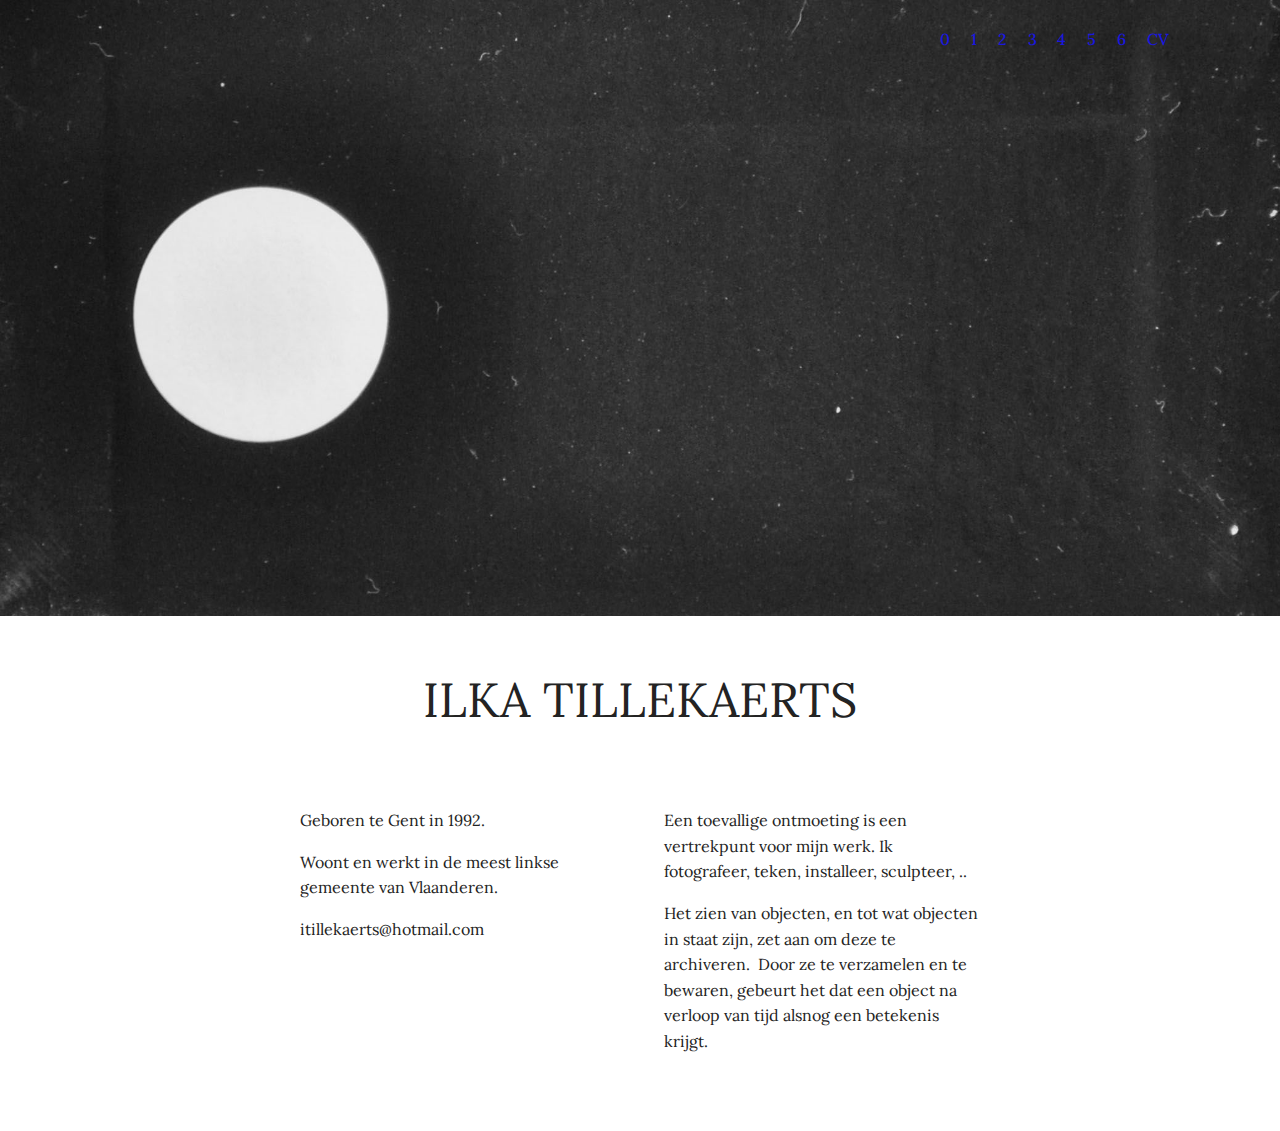
==== commit 9f6687e2: "create github pages" ====
--- a/cv.html
+++ b/cv.html
@@ -63,13 +63,13 @@
                 </li>
                 <li class="nav-item">
                     <a class="nav-link link text-secondary display-4" href="work1.html">1</a>
-                </li><li class="nav-item"><a class="nav-link link text-secondary display-4" href="work2.html">2</a></li><li class="nav-item"><a class="nav-link link text-secondary display-4" href="work3.html">3</a></li><li class="nav-item"><a class="nav-link link text-secondary display-4" href="work4.html">4</a></li><li class="nav-item"><a class="nav-link link text-secondary display-4" href="page6.html">5</a></li><li class="nav-item"><a class="nav-link link text-secondary display-4" href="cv.html">CV</a></li><li class="nav-item"><a class="nav-link link text-secondary display-4" href="work4.html"><br><br></a></li></ul>
+                </li><li class="nav-item"><a class="nav-link link text-secondary display-4" href="work2.html">2</a></li><li class="nav-item"><a class="nav-link link text-secondary display-4" href="work3.html">3</a></li><li class="nav-item"><a class="nav-link link text-secondary display-4" href="work4.html">4</a></li><li class="nav-item"><a class="nav-link link text-secondary display-4" href="page6.html">5</a></li><li class="nav-item"><a class="nav-link link text-secondary display-4" href="page7.html">6</a></li><li class="nav-item"><a class="nav-link link text-secondary display-4" href="cv.html">CV</a></li><li class="nav-item"><a class="nav-link link text-secondary display-4" href="work4.html"><br><br></a></li></ul>
             
         </div>
     </nav>
 </section>
 
-<section class="engine"><a href="https://mobiri.se/c">site builder</a></section><section class="cid-r7TzePKLBM" id="image2-o">
+<section class="engine"><a href="https://mobiri.se/t">free amp templates</a></section><section class="cid-r7TzePKLBM" id="image2-o">
 
     
 
--- a/assets/mobirise/css/mbr-additional.css
+++ b/assets/mobirise/css/mbr-additional.css
@@ -5139,3 +5139,561 @@
 .cid-r7T4e22syg .dropdown-item:hover {
   color: #767676 !important;
 }
+.cid-r7T4e22syg .navbar {
+  background: #ffffff;
+  transition: none;
+  min-height: 77px;
+  padding: .5rem 0;
+}
+.cid-r7T4e22syg .navbar-dropdown.bg-color.transparent.opened {
+  background: #ffffff;
+}
+.cid-r7T4e22syg a {
+  font-style: normal;
+}
+.cid-r7T4e22syg .nav-item span {
+  padding-right: 0.4em;
+  line-height: 0.5em;
+  vertical-align: text-bottom;
+  position: relative;
+  text-decoration: none;
+}
+.cid-r7T4e22syg .nav-item a {
+  display: -webkit-flex;
+  align-items: center;
+  justify-content: center;
+  padding: 0.7rem 0 !important;
+  margin: 0rem .65rem !important;
+  -webkit-align-items: center;
+  -webkit-justify-content: center;
+}
+.cid-r7T4e22syg .nav-item:focus,
+.cid-r7T4e22syg .nav-link:focus {
+  outline: none;
+}
+.cid-r7T4e22syg .btn {
+  padding: 0.4rem 1.5rem;
+  display: -webkit-inline-flex;
+  align-items: center;
+  -webkit-align-items: center;
+}
+.cid-r7T4e22syg .btn .mbr-iconfont {
+  font-size: 1.6rem;
+}
+.cid-r7T4e22syg .menu-logo {
+  margin-right: auto;
+}
+.cid-r7T4e22syg .menu-logo .navbar-brand {
+  display: -webkit-flex;
+  margin-left: 5rem;
+  padding: 0;
+  transition: padding .2s;
+  min-height: 3.8rem;
+  align-items: center;
+  -webkit-align-items: center;
+}
+.cid-r7T4e22syg .menu-logo .navbar-brand .navbar-caption-wrap {
+  display: -webkit-flex;
+  -webkit-align-items: center;
+  align-items: center;
+  word-break: break-word;
+  min-width: 7rem;
+  margin: .3rem 0;
+}
+.cid-r7T4e22syg .menu-logo .navbar-brand .navbar-caption-wrap .navbar-caption {
+  line-height: 1.2rem !important;
+  padding-right: 2rem;
+}
+.cid-r7T4e22syg .menu-logo .navbar-brand .navbar-logo {
+  font-size: 4rem;
+  transition: font-size 0.25s;
+}
+.cid-r7T4e22syg .menu-logo .navbar-brand .navbar-logo img {
+  display: -webkit-flex;
+}
+.cid-r7T4e22syg .menu-logo .navbar-brand .navbar-logo .mbr-iconfont {
+  transition: font-size 0.25s;
+}
+.cid-r7T4e22syg .navbar-toggleable-sm .navbar-collapse {
+  justify-content: flex-end;
+  -webkit-justify-content: flex-end;
+  padding-right: 5rem;
+  width: auto;
+}
+.cid-r7T4e22syg .navbar-toggleable-sm .navbar-collapse .navbar-nav {
+  flex-wrap: wrap;
+  -webkit-flex-wrap: wrap;
+  padding-left: 0;
+}
+.cid-r7T4e22syg .navbar-toggleable-sm .navbar-collapse .navbar-nav .nav-item {
+  -webkit-align-self: center;
+  align-self: center;
+}
+.cid-r7T4e22syg .navbar-toggleable-sm .navbar-collapse .navbar-buttons {
+  padding-left: 0;
+  padding-bottom: 0;
+}
+.cid-r7T4e22syg .dropdown .dropdown-menu {
+  background: #ffffff;
+  display: none;
+  position: absolute;
+  min-width: 5rem;
+  padding-top: 1.4rem;
+  padding-bottom: 1.4rem;
+  text-align: left;
+}
+.cid-r7T4e22syg .dropdown .dropdown-menu .dropdown-item {
+  width: auto;
+  padding: 0.235em 1.5385em 0.235em 1.5385em !important;
+}
+.cid-r7T4e22syg .dropdown .dropdown-menu .dropdown-item::after {
+  right: 0.5rem;
+}
+.cid-r7T4e22syg .dropdown .dropdown-menu .dropdown-submenu {
+  margin: 0;
+}
+.cid-r7T4e22syg .dropdown.open > .dropdown-menu {
+  display: block;
+}
+.cid-r7T4e22syg .navbar-toggleable-sm.opened:after {
+  position: absolute;
+  width: 100vw;
+  height: 100vh;
+  content: '';
+  background-color: rgba(0, 0, 0, 0.1);
+  left: 0;
+  bottom: 0;
+  transform: translateY(100%);
+  -webkit-transform: translateY(100%);
+  z-index: 1000;
+}
+.cid-r7T4e22syg .navbar.navbar-short {
+  min-height: 60px;
+  transition: all .2s;
+}
+.cid-r7T4e22syg .navbar.navbar-short .navbar-toggler-right {
+  top: 20px;
+}
+.cid-r7T4e22syg .navbar.navbar-short .navbar-logo a {
+  font-size: 2.5rem !important;
+  line-height: 2.5rem;
+  transition: font-size 0.25s;
+}
+.cid-r7T4e22syg .navbar.navbar-short .navbar-logo a .mbr-iconfont {
+  font-size: 2.5rem !important;
+}
+.cid-r7T4e22syg .navbar.navbar-short .navbar-logo a img {
+  height: 3rem !important;
+}
+.cid-r7T4e22syg .navbar.navbar-short .navbar-brand {
+  min-height: 3rem;
+}
+.cid-r7T4e22syg button.navbar-toggler {
+  width: 31px;
+  height: 18px;
+  cursor: pointer;
+  transition: all .2s;
+  top: 1.5rem;
+  right: 1rem;
+}
+.cid-r7T4e22syg button.navbar-toggler:focus {
+  outline: none;
+}
+.cid-r7T4e22syg button.navbar-toggler .hamburger span {
+  position: absolute;
+  right: 0;
+  width: 30px;
+  height: 2px;
+  border-right: 5px;
+  background-color: #333333;
+}
+.cid-r7T4e22syg button.navbar-toggler .hamburger span:nth-child(1) {
+  top: 0;
+  transition: all .2s;
+}
+.cid-r7T4e22syg button.navbar-toggler .hamburger span:nth-child(2) {
+  top: 8px;
+  transition: all .15s;
+}
+.cid-r7T4e22syg button.navbar-toggler .hamburger span:nth-child(3) {
+  top: 8px;
+  transition: all .15s;
+}
+.cid-r7T4e22syg button.navbar-toggler .hamburger span:nth-child(4) {
+  top: 16px;
+  transition: all .2s;
+}
+.cid-r7T4e22syg nav.opened .hamburger span:nth-child(1) {
+  top: 8px;
+  width: 0;
+  opacity: 0;
+  right: 50%;
+  transition: all .2s;
+}
+.cid-r7T4e22syg nav.opened .hamburger span:nth-child(2) {
+  -webkit-transform: rotate(45deg);
+  transform: rotate(45deg);
+  transition: all .25s;
+}
+.cid-r7T4e22syg nav.opened .hamburger span:nth-child(3) {
+  -webkit-transform: rotate(-45deg);
+  transform: rotate(-45deg);
+  transition: all .25s;
+}
+.cid-r7T4e22syg nav.opened .hamburger span:nth-child(4) {
+  top: 8px;
+  width: 0;
+  opacity: 0;
+  right: 50%;
+  transition: all .2s;
+}
+.cid-r7T4e22syg .collapsed.navbar-expand {
+  flex-direction: column;
+  -webkit-flex-direction: column;
+}
+.cid-r7T4e22syg .collapsed .btn {
+  display: -webkit-flex;
+}
+.cid-r7T4e22syg .collapsed .navbar-collapse {
+  display: none !important;
+  padding-right: 0 !important;
+}
+.cid-r7T4e22syg .collapsed .navbar-collapse.collapsing,
+.cid-r7T4e22syg .collapsed .navbar-collapse.show {
+  display: block !important;
+}
+.cid-r7T4e22syg .collapsed .navbar-collapse.collapsing .navbar-nav,
+.cid-r7T4e22syg .collapsed .navbar-collapse.show .navbar-nav {
+  display: block;
+  text-align: center;
+}
+.cid-r7T4e22syg .collapsed .navbar-collapse.collapsing .navbar-nav .nav-item,
+.cid-r7T4e22syg .collapsed .navbar-collapse.show .navbar-nav .nav-item {
+  clear: both;
+}
+.cid-r7T4e22syg .collapsed .navbar-collapse.collapsing .navbar-nav .nav-item:last-child,
+.cid-r7T4e22syg .collapsed .navbar-collapse.show .navbar-nav .nav-item:last-child {
+  margin-bottom: 1rem;
+}
+.cid-r7T4e22syg .collapsed .navbar-collapse.collapsing .navbar-buttons,
+.cid-r7T4e22syg .collapsed .navbar-collapse.show .navbar-buttons {
+  text-align: center;
+}
+.cid-r7T4e22syg .collapsed .navbar-collapse.collapsing .navbar-buttons:last-child,
+.cid-r7T4e22syg .collapsed .navbar-collapse.show .navbar-buttons:last-child {
+  margin-bottom: 1rem;
+}
+.cid-r7T4e22syg .collapsed button.navbar-toggler {
+  display: block;
+}
+.cid-r7T4e22syg .collapsed .navbar-brand {
+  margin-left: 1rem !important;
+}
+.cid-r7T4e22syg .collapsed .navbar-toggleable-sm {
+  flex-direction: column;
+  -webkit-flex-direction: column;
+}
+.cid-r7T4e22syg .collapsed .dropdown .dropdown-menu {
+  width: 100%;
+  text-align: center;
+  position: relative;
+  opacity: 0;
+  display: block;
+  height: 0;
+  visibility: hidden;
+  padding: 0;
+  transition-duration: .5s;
+  transition-property: opacity,padding,height;
+}
+.cid-r7T4e22syg .collapsed .dropdown.open > .dropdown-menu {
+  position: relative;
+  opacity: 1;
+  height: auto;
+  padding: 1.4rem 0;
+  visibility: visible;
+}
+.cid-r7T4e22syg .collapsed .dropdown .dropdown-submenu {
+  left: 0;
+  text-align: center;
+  width: 100%;
+}
+.cid-r7T4e22syg .collapsed .dropdown .dropdown-toggle[data-toggle="dropdown-submenu"]::after {
+  margin-top: 0;
+  position: inherit;
+  right: 0;
+  top: 50%;
+  display: inline-block;
+  width: 0;
+  height: 0;
+  margin-left: .3em;
+  vertical-align: middle;
+  content: "";
+  border-top: .30em solid;
+  border-right: .30em solid transparent;
+  border-left: .30em solid transparent;
+}
+@media (max-width: 991px) {
+  .cid-r7T4e22syg.navbar-expand {
+    flex-direction: column;
+    -webkit-flex-direction: column;
+  }
+  .cid-r7T4e22syg img {
+    height: 3.8rem !important;
+  }
+  .cid-r7T4e22syg .btn {
+    display: -webkit-flex;
+  }
+  .cid-r7T4e22syg button.navbar-toggler {
+    display: block;
+  }
+  .cid-r7T4e22syg .navbar-brand {
+    margin-left: 1rem !important;
+  }
+  .cid-r7T4e22syg .navbar-toggleable-sm {
+    flex-direction: column;
+    -webkit-flex-direction: column;
+  }
+  .cid-r7T4e22syg .navbar-collapse {
+    display: none !important;
+    padding-right: 0 !important;
+  }
+  .cid-r7T4e22syg .navbar-collapse.collapsing,
+  .cid-r7T4e22syg .navbar-collapse.show {
+    display: block !important;
+  }
+  .cid-r7T4e22syg .navbar-collapse.collapsing .navbar-nav,
+  .cid-r7T4e22syg .navbar-collapse.show .navbar-nav {
+    display: block;
+    text-align: center;
+  }
+  .cid-r7T4e22syg .navbar-collapse.collapsing .navbar-nav .nav-item,
+  .cid-r7T4e22syg .navbar-collapse.show .navbar-nav .nav-item {
+    clear: both;
+  }
+  .cid-r7T4e22syg .navbar-collapse.collapsing .navbar-nav .nav-item:last-child,
+  .cid-r7T4e22syg .navbar-collapse.show .navbar-nav .nav-item:last-child {
+    margin-bottom: 1rem;
+  }
+  .cid-r7T4e22syg .navbar-collapse.collapsing .navbar-buttons,
+  .cid-r7T4e22syg .navbar-collapse.show .navbar-buttons {
+    text-align: center;
+  }
+  .cid-r7T4e22syg .navbar-collapse.collapsing .navbar-buttons:last-child,
+  .cid-r7T4e22syg .navbar-collapse.show .navbar-buttons:last-child {
+    margin-bottom: 1rem;
+  }
+  .cid-r7T4e22syg .dropdown .dropdown-menu {
+    width: 100%;
+    text-align: center;
+    position: relative;
+    opacity: 0;
+    display: block;
+    height: 0;
+    visibility: hidden;
+    padding: 0;
+    transition-duration: .5s;
+    transition-property: opacity,padding,height;
+  }
+  .cid-r7T4e22syg .dropdown.open > .dropdown-menu {
+    position: relative;
+    opacity: 1;
+    height: auto;
+    padding: 1.4rem 0;
+    visibility: visible;
+  }
+  .cid-r7T4e22syg .dropdown .dropdown-submenu {
+    left: 0;
+    text-align: center;
+    width: 100%;
+  }
+  .cid-r7T4e22syg .dropdown .dropdown-toggle[data-toggle="dropdown-submenu"]::after {
+    margin-top: 0;
+    position: inherit;
+    right: 0;
+    top: 50%;
+    display: inline-block;
+    width: 0;
+    height: 0;
+    margin-left: .3em;
+    vertical-align: middle;
+    content: "";
+    border-top: .30em solid;
+    border-right: .30em solid transparent;
+    border-left: .30em solid transparent;
+  }
+}
+@media (min-width: 767px) {
+  .cid-r7T4e22syg .menu-logo {
+    flex-shrink: 0;
+    -webkit-flex-shrink: 0;
+  }
+}
+.cid-r7T4e22syg .navbar-collapse {
+  flex-basis: auto;
+  -webkit-flex-basis: auto;
+}
+.cid-r7T4e22syg .nav-link:hover,
+.cid-r7T4e22syg .dropdown-item:hover {
+  color: #767676 !important;
+}
+.cid-rirMI9p7wI {
+  background: #ffffff;
+}
+.cid-rirMI9p7wI .image-block {
+  margin: auto;
+  width: 100% !important;
+}
+.cid-rirMI9p7wI .mbr-figure {
+  margin: 0 auto;
+}
+.cid-rirMI9p7wI figcaption {
+  position: relative;
+}
+.cid-rirMI9p7wI figcaption div {
+  position: absolute;
+  bottom: 0;
+  width: 100%;
+}
+@media (max-width: 768px) {
+  .cid-rirMI9p7wI .image-block {
+    width: 100% !important;
+  }
+}
+.cid-rirMJuHJdB {
+  background: #ffffff;
+}
+.cid-rirMJuHJdB .image-block {
+  margin: auto;
+  width: 100% !important;
+}
+.cid-rirMJuHJdB .mbr-figure {
+  margin: 0 auto;
+}
+.cid-rirMJuHJdB figcaption {
+  position: relative;
+}
+.cid-rirMJuHJdB figcaption div {
+  position: absolute;
+  bottom: 0;
+  width: 100%;
+}
+@media (max-width: 768px) {
+  .cid-rirMJuHJdB .image-block {
+    width: 100% !important;
+  }
+}
+.cid-rirMKmktSX {
+  background: #ffffff;
+}
+.cid-rirMKmktSX .image-block {
+  margin: auto;
+  width: 100% !important;
+}
+.cid-rirMKmktSX .mbr-figure {
+  margin: 0 auto;
+}
+.cid-rirMKmktSX figcaption {
+  position: relative;
+}
+.cid-rirMKmktSX figcaption div {
+  position: absolute;
+  bottom: 0;
+  width: 100%;
+}
+@media (max-width: 768px) {
+  .cid-rirMKmktSX .image-block {
+    width: 100% !important;
+  }
+}
+.cid-rirN7Mh3tS {
+  background: #ffffff;
+}
+.cid-rirN7Mh3tS .image-block {
+  margin: auto;
+  width: 100% !important;
+}
+.cid-rirN7Mh3tS .mbr-figure {
+  margin: 0 auto;
+}
+.cid-rirN7Mh3tS figcaption {
+  position: relative;
+}
+.cid-rirN7Mh3tS figcaption div {
+  position: absolute;
+  bottom: 0;
+  width: 100%;
+}
+@media (max-width: 768px) {
+  .cid-rirN7Mh3tS .image-block {
+    width: 100% !important;
+  }
+}
+.cid-rirNaZEMVz {
+  background: #ffffff;
+}
+.cid-rirNaZEMVz .image-block {
+  margin: auto;
+  width: 100% !important;
+}
+.cid-rirNaZEMVz .mbr-figure {
+  margin: 0 auto;
+}
+.cid-rirNaZEMVz figcaption {
+  position: relative;
+}
+.cid-rirNaZEMVz figcaption div {
+  position: absolute;
+  bottom: 0;
+  width: 100%;
+}
+@media (max-width: 768px) {
+  .cid-rirNaZEMVz .image-block {
+    width: 100% !important;
+  }
+}
+.cid-rirNe2AoR2 {
+  background: #ffffff;
+}
+.cid-rirNe2AoR2 .image-block {
+  margin: auto;
+  width: 100% !important;
+}
+.cid-rirNe2AoR2 .mbr-figure {
+  margin: 0 auto;
+}
+.cid-rirNe2AoR2 figcaption {
+  position: relative;
+}
+.cid-rirNe2AoR2 figcaption div {
+  position: absolute;
+  bottom: 0;
+  width: 100%;
+}
+@media (max-width: 768px) {
+  .cid-rirNe2AoR2 .image-block {
+    width: 100% !important;
+  }
+}
+.cid-rirNiYIaFc {
+  background: #ffffff;
+}
+.cid-rirNiYIaFc .image-block {
+  margin: auto;
+  width: 100% !important;
+}
+.cid-rirNiYIaFc .mbr-figure {
+  margin: 0 auto;
+}
+.cid-rirNiYIaFc figcaption {
+  position: relative;
+}
+.cid-rirNiYIaFc figcaption div {
+  position: absolute;
+  bottom: 0;
+  width: 100%;
+}
+@media (max-width: 768px) {
+  .cid-rirNiYIaFc .image-block {
+    width: 100% !important;
+  }
+}
